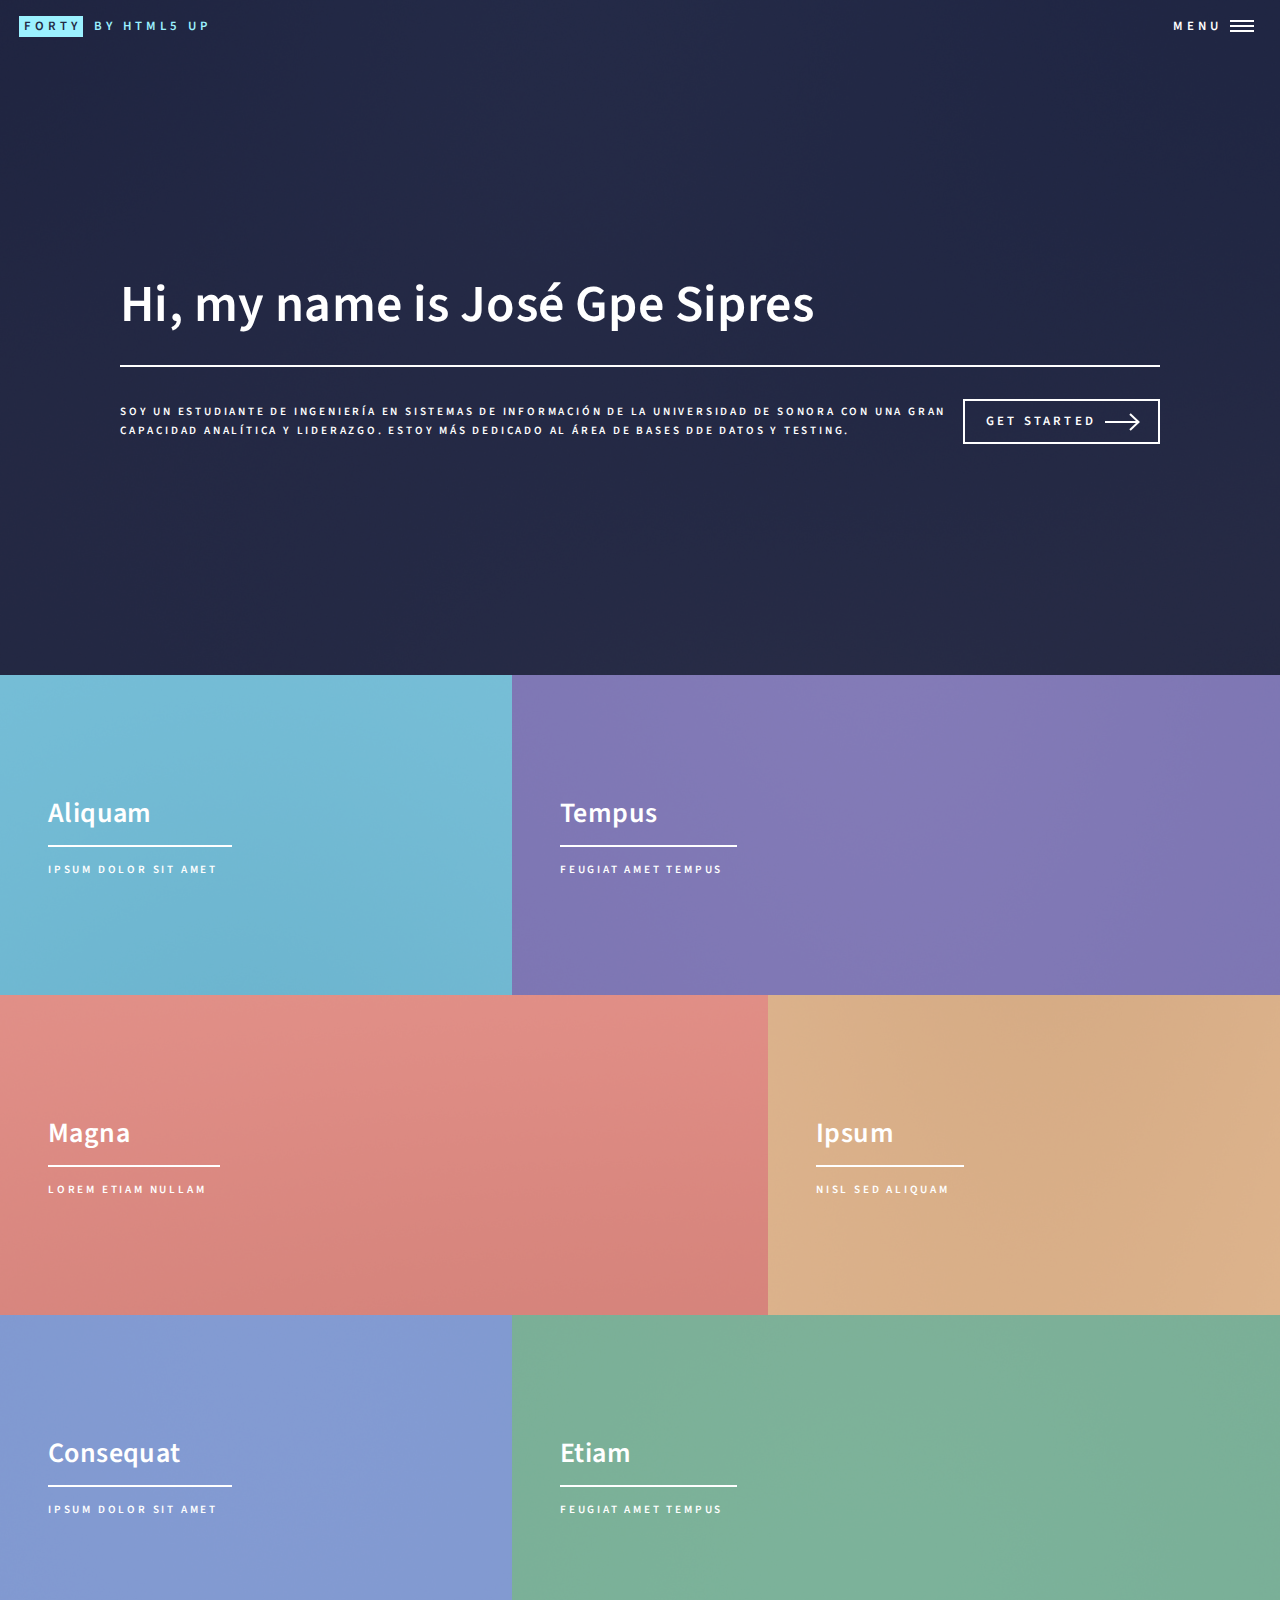
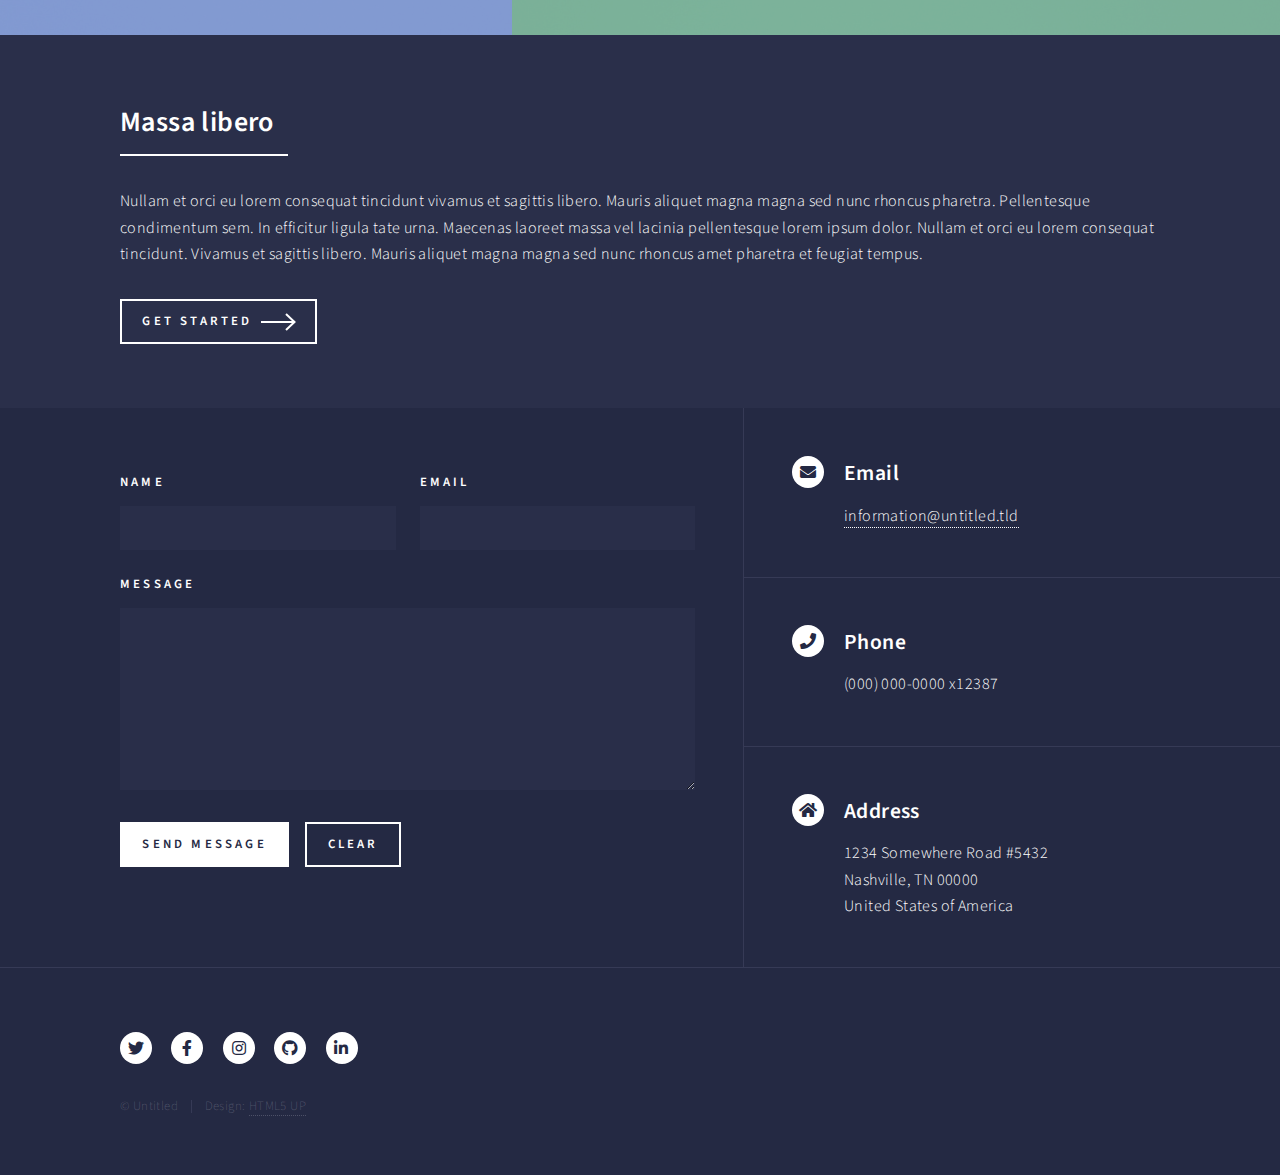
==== index.html @ 6b3c2f34 "Arregle mi descripción" ====
<!DOCTYPE HTML>
<!--
	Forty by HTML5 UP
	html5up.net | @ajlkn
	Free for personal and commercial use under the CCA 3.0 license (html5up.net/license)
-->
<html>
	<head>
		<title>Forty by HTML5 UP</title>
		<meta charset="utf-8" />
		<meta name="viewport" content="width=device-width, initial-scale=1, user-scalable=no" />
		<link rel="stylesheet" href="assets/css/main.css" />
		<noscript><link rel="stylesheet" href="assets/css/noscript.css" /></noscript>
	</head>
	<body class="is-preload">

		<!-- Wrapper -->
			<div id="wrapper">

				<!-- Header -->
					<header id="header" class="alt">
						<a href="index.html" class="logo"><strong>Forty</strong> <span>by HTML5 UP</span></a>
						<nav>
							<a href="#menu">Menu</a>
						</nav>
					</header>

				<!-- Menu -->
					<nav id="menu">
						<ul class="links">
							<li><a href="index.html">Home</a></li>
							<li><a href="landing.html">Landing</a></li>
							<li><a href="generic.html">Generic</a></li>
							<li><a href="elements.html">Elements</a></li>
						</ul>
						<ul class="actions stacked">
							<li><a href="#" class="button primary fit">Get Started</a></li>
							<li><a href="#" class="button fit">Log In</a></li>
						</ul>
					</nav>

				<!-- Banner -->
					<section id="banner" class="major">
						<div class="inner">
							<header class="major">
								<h1>Hi, my name is José Gpe Sipres</h1>
							</header>
							<div class="content">
								<p>soy un estudiante de Ingeniería en sistemas de Información
									de la universidad de Sonora con una gran capacidad analítica y 
									liderazgo. Estoy más dedicado al área de bases dde datos y testing.
								</p>
								<ul class="actions">
									<li><a href="#one" class="button next scrolly">Get Started</a></li>
								</ul>
							</div>
						</div>
					</section>

				<!-- Main -->
					<div id="main">

						<!-- One -->
							<section id="one" class="tiles">
								<article>
									<span class="image">
										<img src="images/pic01.jpg" alt="" />
									</span>
									<header class="major">
										<h3><a href="landing.html" class="link">Aliquam</a></h3>
										<p>Ipsum dolor sit amet</p>
									</header>
								</article>
								<article>
									<span class="image">
										<img src="images/pic02.jpg" alt="" />
									</span>
									<header class="major">
										<h3><a href="landing.html" class="link">Tempus</a></h3>
										<p>feugiat amet tempus</p>
									</header>
								</article>
								<article>
									<span class="image">
										<img src="images/pic03.jpg" alt="" />
									</span>
									<header class="major">
										<h3><a href="landing.html" class="link">Magna</a></h3>
										<p>Lorem etiam nullam</p>
									</header>
								</article>
								<article>
									<span class="image">
										<img src="images/pic04.jpg" alt="" />
									</span>
									<header class="major">
										<h3><a href="landing.html" class="link">Ipsum</a></h3>
										<p>Nisl sed aliquam</p>
									</header>
								</article>
								<article>
									<span class="image">
										<img src="images/pic05.jpg" alt="" />
									</span>
									<header class="major">
										<h3><a href="landing.html" class="link">Consequat</a></h3>
										<p>Ipsum dolor sit amet</p>
									</header>
								</article>
								<article>
									<span class="image">
										<img src="images/pic06.jpg" alt="" />
									</span>
									<header class="major">
										<h3><a href="landing.html" class="link">Etiam</a></h3>
										<p>Feugiat amet tempus</p>
									</header>
								</article>
							</section>

						<!-- Two -->
							<section id="two">
								<div class="inner">
									<header class="major">
										<h2>Massa libero</h2>
									</header>
									<p>Nullam et orci eu lorem consequat tincidunt vivamus et sagittis libero. Mauris aliquet magna magna sed nunc rhoncus pharetra. Pellentesque condimentum sem. In efficitur ligula tate urna. Maecenas laoreet massa vel lacinia pellentesque lorem ipsum dolor. Nullam et orci eu lorem consequat tincidunt. Vivamus et sagittis libero. Mauris aliquet magna magna sed nunc rhoncus amet pharetra et feugiat tempus.</p>
									<ul class="actions">
										<li><a href="landing.html" class="button next">Get Started</a></li>
									</ul>
								</div>
							</section>

					</div>

				<!-- Contact -->
					<section id="contact">
						<div class="inner">
							<section>
								<form method="post" action="#">
									<div class="fields">
										<div class="field half">
											<label for="name">Name</label>
											<input type="text" name="name" id="name" />
										</div>
										<div class="field half">
											<label for="email">Email</label>
											<input type="text" name="email" id="email" />
										</div>
										<div class="field">
											<label for="message">Message</label>
											<textarea name="message" id="message" rows="6"></textarea>
										</div>
									</div>
									<ul class="actions">
										<li><input type="submit" value="Send Message" class="primary" /></li>
										<li><input type="reset" value="Clear" /></li>
									</ul>
								</form>
							</section>
							<section class="split">
								<section>
									<div class="contact-method">
										<span class="icon solid alt fa-envelope"></span>
										<h3>Email</h3>
										<a href="#">information@untitled.tld</a>
									</div>
								</section>
								<section>
									<div class="contact-method">
										<span class="icon solid alt fa-phone"></span>
										<h3>Phone</h3>
										<span>(000) 000-0000 x12387</span>
									</div>
								</section>
								<section>
									<div class="contact-method">
										<span class="icon solid alt fa-home"></span>
										<h3>Address</h3>
										<span>1234 Somewhere Road #5432<br />
										Nashville, TN 00000<br />
										United States of America</span>
									</div>
								</section>
							</section>
						</div>
					</section>

				<!-- Footer -->
					<footer id="footer">
						<div class="inner">
							<ul class="icons">
								<li><a href="#" class="icon brands alt fa-twitter"><span class="label">Twitter</span></a></li>
								<li><a href="#" class="icon brands alt fa-facebook-f"><span class="label">Facebook</span></a></li>
								<li><a href="#" class="icon brands alt fa-instagram"><span class="label">Instagram</span></a></li>
								<li><a href="#" class="icon brands alt fa-github"><span class="label">GitHub</span></a></li>
								<li><a href="#" class="icon brands alt fa-linkedin-in"><span class="label">LinkedIn</span></a></li>
							</ul>
							<ul class="copyright">
								<li>&copy; Untitled</li><li>Design: <a href="https://html5up.net">HTML5 UP</a></li>
							</ul>
						</div>
					</footer>

			</div>

		<!-- Scripts -->
			<script src="assets/js/jquery.min.js"></script>
			<script src="assets/js/jquery.scrolly.min.js"></script>
			<script src="assets/js/jquery.scrollex.min.js"></script>
			<script src="assets/js/browser.min.js"></script>
			<script src="assets/js/breakpoints.min.js"></script>
			<script src="assets/js/util.js"></script>
			<script src="assets/js/main.js"></script>

	</body>
</html>
---- assets/css/main.css ----
@import url(fontawesome-all.min.css);
@import url("https://fonts.googleapis.com/css?family=Source+Sans+Pro:300,300italic,600,600italic");

/*
	Forty by HTML5 UP
	html5up.net | @ajlkn
	Free for personal and commercial use under the CCA 3.0 license (html5up.net/license)
*/

html, body, div, span, applet, object,
iframe, h1, h2, h3, h4, h5, h6, p, blockquote,
pre, a, abbr, acronym, address, big, cite,
code, del, dfn, em, img, ins, kbd, q, s, samp,
small, strike, strong, sub, sup, tt, var, b,
u, i, center, dl, dt, dd, ol, ul, li, fieldset,
form, label, legend, table, caption, tbody,
tfoot, thead, tr, th, td, article, aside,
canvas, details, embed, figure, figcaption,
footer, header, hgroup, menu, nav, output, ruby,
section, summary, time, mark, audio, video {
	margin: 0;
	padding: 0;
	border: 0;
	font-size: 100%;
	font: inherit;
	vertical-align: baseline;}

article, aside, details, figcaption, figure,
footer, header, hgroup, menu, nav, section {
	display: block;}

body {
	line-height: 1;
}

ol, ul {
	list-style: none;
}

blockquote, q {
	quotes: none;
}

	blockquote:before, blockquote:after, q:before, q:after {
		content: '';
		content: none;
	}

table {
	border-collapse: collapse;
	border-spacing: 0;
}

body {
	-webkit-text-size-adjust: none;
}

mark {
	background-color: transparent;
	color: inherit;
}

input::-moz-focus-inner {
	border: 0;
	padding: 0;
}

input, select, textarea {
	-moz-appearance: none;
	-webkit-appearance: none;
	-ms-appearance: none;
	appearance: none;
}

/* Basic */

	@-ms-viewport {
		width: device-width;
	}

	body {
		-ms-overflow-style: scrollbar;
	}

	@media screen and (max-width: 480px) {

		html, body {
			min-width: 320px;
		}

	}

	html {
		box-sizing: border-box;
	}

	*, *:before, *:after {
		box-sizing: inherit;
	}

	body {
		background: #242943;
	}

		body.is-preload *, body.is-preload *:before, body.is-preload *:after {
			-moz-animation: none !important;
			-webkit-animation: none !important;
			-ms-animation: none !important;
			animation: none !important;
			-moz-transition: none !important;
			-webkit-transition: none !important;
			-ms-transition: none !important;
			transition: none !important;
		}

/* Type */

	body, input, select, textarea {
		color: #ffffff;
		font-family: "Source Sans Pro", Helvetica, sans-serif;
		font-size: 17pt;
		font-weight: 300;
		letter-spacing: 0.025em;
		line-height: 1.65;
	}

		@media screen and (max-width: 1680px) {

			body, input, select, textarea {
				font-size: 14pt;
			}

		}

		@media screen and (max-width: 1280px) {

			body, input, select, textarea {
				font-size: 12pt;
			}

		}

		@media screen and (max-width: 360px) {

			body, input, select, textarea {
				font-size: 11pt;
			}

		}

	a {
		-moz-transition: color 0.2s ease-in-out, border-bottom-color 0.2s ease-in-out;
		-webkit-transition: color 0.2s ease-in-out, border-bottom-color 0.2s ease-in-out;
		-ms-transition: color 0.2s ease-in-out, border-bottom-color 0.2s ease-in-out;
		transition: color 0.2s ease-in-out, border-bottom-color 0.2s ease-in-out;
		border-bottom: dotted 1px;
		color: inherit;
		text-decoration: none;
	}

		a:hover {
			border-bottom-color: transparent;
			color: #9bf1ff !important;
		}

		a:active {
			color: #53e3fb !important;
		}

	strong, b {
		color: #ffffff;
		font-weight: 600;
	}

	em, i {
		font-style: italic;
	}

	p {
		margin: 0 0 2em 0;
	}

	h1, h2, h3, h4, h5, h6 {
		color: #ffffff;
		font-weight: 600;
		line-height: 1.65;
		margin: 0 0 1em 0;
	}

		h1 a, h2 a, h3 a, h4 a, h5 a, h6 a {
			color: inherit;
			border-bottom: 0;
		}

	h1 {
		font-size: 2.5em;
	}

	h2 {
		font-size: 1.75em;
	}

	h3 {
		font-size: 1.35em;
	}

	h4 {
		font-size: 1.1em;
	}

	h5 {
		font-size: 0.9em;
	}

	h6 {
		font-size: 0.7em;
	}

	@media screen and (max-width: 736px) {

		h1 {
			font-size: 2em;
		}

		h2 {
			font-size: 1.5em;
		}

		h3 {
			font-size: 1.25em;
		}

	}

	sub {
		font-size: 0.8em;
		position: relative;
		top: 0.5em;
	}

	sup {
		font-size: 0.8em;
		position: relative;
		top: -0.5em;
	}

	blockquote {
		border-left: solid 4px rgba(212, 212, 255, 0.1);
		font-style: italic;
		margin: 0 0 2em 0;
		padding: 0.5em 0 0.5em 2em;
	}

	code {
		background: rgba(212, 212, 255, 0.035);
		font-family: "Courier New", monospace;
		font-size: 0.9em;
		margin: 0 0.25em;
		padding: 0.25em 0.65em;
	}

	pre {
		-webkit-overflow-scrolling: touch;
		font-family: "Courier New", monospace;
		font-size: 0.9em;
		margin: 0 0 2em 0;
	}

		pre code {
			display: block;
			line-height: 1.75;
			padding: 1em 1.5em;
			overflow-x: auto;
		}

	hr {
		border: 0;
		border-bottom: solid 1px rgba(212, 212, 255, 0.1);
		margin: 2em 0;
	}

		hr.major {
			margin: 3em 0;
		}

	.align-left {
		text-align: left;
	}

	.align-center {
		text-align: center;
	}

	.align-right {
		text-align: right;
	}

/* Row */

	.row {
		display: flex;
		flex-wrap: wrap;
		box-sizing: border-box;
		align-items: stretch;
	}

		.row > * {
			box-sizing: border-box;
		}

		.row.gtr-uniform > * > :last-child {
			margin-bottom: 0;
		}

		.row.aln-left {
			justify-content: flex-start;
		}

		.row.aln-center {
			justify-content: center;
		}

		.row.aln-right {
			justify-content: flex-end;
		}

		.row.aln-top {
			align-items: flex-start;
		}

		.row.aln-middle {
			align-items: center;
		}

		.row.aln-bottom {
			align-items: flex-end;
		}

		.row > .imp {
			order: -1;
		}

		.row > .col-1 {
			width: 8.33333%;
		}

		.row > .off-1 {
			margin-left: 8.33333%;
		}

		.row > .col-2 {
			width: 16.66667%;
		}

		.row > .off-2 {
			margin-left: 16.66667%;
		}

		.row > .col-3 {
			width: 25%;
		}

		.row > .off-3 {
			margin-left: 25%;
		}

		.row > .col-4 {
			width: 33.33333%;
		}

		.row > .off-4 {
			margin-left: 33.33333%;
		}

		.row > .col-5 {
			width: 41.66667%;
		}

		.row > .off-5 {
			margin-left: 41.66667%;
		}

		.row > .col-6 {
			width: 50%;
		}

		.row > .off-6 {
			margin-left: 50%;
		}

		.row > .col-7 {
			width: 58.33333%;
		}

		.row > .off-7 {
			margin-left: 58.33333%;
		}

		.row > .col-8 {
			width: 66.66667%;
		}

		.row > .off-8 {
			margin-left: 66.66667%;
		}

		.row > .col-9 {
			width: 75%;
		}

		.row > .off-9 {
			margin-left: 75%;
		}

		.row > .col-10 {
			width: 83.33333%;
		}

		.row > .off-10 {
			margin-left: 83.33333%;
		}

		.row > .col-11 {
			width: 91.66667%;
		}

		.row > .off-11 {
			margin-left: 91.66667%;
		}

		.row > .col-12 {
			width: 100%;
		}

		.row > .off-12 {
			margin-left: 100%;
		}

		.row.gtr-0 {
			margin-top: 0;
			margin-left: 0em;
		}

			.row.gtr-0 > * {
				padding: 0 0 0 0em;
			}

			.row.gtr-0.gtr-uniform {
				margin-top: 0em;
			}

				.row.gtr-0.gtr-uniform > * {
					padding-top: 0em;
				}

		.row.gtr-25 {
			margin-top: 0;
			margin-left: -0.5em;
		}

			.row.gtr-25 > * {
				padding: 0 0 0 0.5em;
			}

			.row.gtr-25.gtr-uniform {
				margin-top: -0.5em;
			}

				.row.gtr-25.gtr-uniform > * {
					padding-top: 0.5em;
				}

		.row.gtr-50 {
			margin-top: 0;
			margin-left: -1em;
		}

			.row.gtr-50 > * {
				padding: 0 0 0 1em;
			}

			.row.gtr-50.gtr-uniform {
				margin-top: -1em;
			}

				.row.gtr-50.gtr-uniform > * {
					padding-top: 1em;
				}

		.row {
			margin-top: 0;
			margin-left: -2em;
		}

			.row > * {
				padding: 0 0 0 2em;
			}

			.row.gtr-uniform {
				margin-top: -2em;
			}

				.row.gtr-uniform > * {
					padding-top: 2em;
				}

		.row.gtr-150 {
			margin-top: 0;
			margin-left: -3em;
		}

			.row.gtr-150 > * {
				padding: 0 0 0 3em;
			}

			.row.gtr-150.gtr-uniform {
				margin-top: -3em;
			}

				.row.gtr-150.gtr-uniform > * {
					padding-top: 3em;
				}

		.row.gtr-200 {
			margin-top: 0;
			margin-left: -4em;
		}

			.row.gtr-200 > * {
				padding: 0 0 0 4em;
			}

			.row.gtr-200.gtr-uniform {
				margin-top: -4em;
			}

				.row.gtr-200.gtr-uniform > * {
					padding-top: 4em;
				}

		@media screen and (max-width: 1680px) {

			.row {
				display: flex;
				flex-wrap: wrap;
				box-sizing: border-box;
				align-items: stretch;
			}

				.row > * {
					box-sizing: border-box;
				}

				.row.gtr-uniform > * > :last-child {
					margin-bottom: 0;
				}

				.row.aln-left {
					justify-content: flex-start;
				}

				.row.aln-center {
					justify-content: center;
				}

				.row.aln-right {
					justify-content: flex-end;
				}

				.row.aln-top {
					align-items: flex-start;
				}

				.row.aln-middle {
					align-items: center;
				}

				.row.aln-bottom {
					align-items: flex-end;
				}

				.row > .imp-xlarge {
					order: -1;
				}

				.row > .col-1-xlarge {
					width: 8.33333%;
				}

				.row > .off-1-xlarge {
					margin-left: 8.33333%;
				}

				.row > .col-2-xlarge {
					width: 16.66667%;
				}

				.row > .off-2-xlarge {
					margin-left: 16.66667%;
				}

				.row > .col-3-xlarge {
					width: 25%;
				}

				.row > .off-3-xlarge {
					margin-left: 25%;
				}

				.row > .col-4-xlarge {
					width: 33.33333%;
				}

				.row > .off-4-xlarge {
					margin-left: 33.33333%;
				}

				.row > .col-5-xlarge {
					width: 41.66667%;
				}

				.row > .off-5-xlarge {
					margin-left: 41.66667%;
				}

				.row > .col-6-xlarge {
					width: 50%;
				}

				.row > .off-6-xlarge {
					margin-left: 50%;
				}

				.row > .col-7-xlarge {
					width: 58.33333%;
				}

				.row > .off-7-xlarge {
					margin-left: 58.33333%;
				}

				.row > .col-8-xlarge {
					width: 66.66667%;
				}

				.row > .off-8-xlarge {
					margin-left: 66.66667%;
				}

				.row > .col-9-xlarge {
					width: 75%;
				}

				.row > .off-9-xlarge {
					margin-left: 75%;
				}

				.row > .col-10-xlarge {
					width: 83.33333%;
				}

				.row > .off-10-xlarge {
					margin-left: 83.33333%;
				}

				.row > .col-11-xlarge {
					width: 91.66667%;
				}

				.row > .off-11-xlarge {
					margin-left: 91.66667%;
				}

				.row > .col-12-xlarge {
					width: 100%;
				}

				.row > .off-12-xlarge {
					margin-left: 100%;
				}

				.row.gtr-0 {
					margin-top: 0;
					margin-left: 0em;
				}

					.row.gtr-0 > * {
						padding: 0 0 0 0em;
					}

					.row.gtr-0.gtr-uniform {
						margin-top: 0em;
					}

						.row.gtr-0.gtr-uniform > * {
							padding-top: 0em;
						}

				.row.gtr-25 {
					margin-top: 0;
					margin-left: -0.5em;
				}

					.row.gtr-25 > * {
						padding: 0 0 0 0.5em;
					}

					.row.gtr-25.gtr-uniform {
						margin-top: -0.5em;
					}

						.row.gtr-25.gtr-uniform > * {
							padding-top: 0.5em;
						}

				.row.gtr-50 {
					margin-top: 0;
					margin-left: -1em;
				}

					.row.gtr-50 > * {
						padding: 0 0 0 1em;
					}

					.row.gtr-50.gtr-uniform {
						margin-top: -1em;
					}

						.row.gtr-50.gtr-uniform > * {
							padding-top: 1em;
						}

				.row {
					margin-top: 0;
					margin-left: -2em;
				}

					.row > * {
						padding: 0 0 0 2em;
					}

					.row.gtr-uniform {
						margin-top: -2em;
					}

						.row.gtr-uniform > * {
							padding-top: 2em;
						}

				.row.gtr-150 {
					margin-top: 0;
					margin-left: -3em;
				}

					.row.gtr-150 > * {
						padding: 0 0 0 3em;
					}

					.row.gtr-150.gtr-uniform {
						margin-top: -3em;
					}

						.row.gtr-150.gtr-uniform > * {
							padding-top: 3em;
						}

				.row.gtr-200 {
					margin-top: 0;
					margin-left: -4em;
				}

					.row.gtr-200 > * {
						padding: 0 0 0 4em;
					}

					.row.gtr-200.gtr-uniform {
						margin-top: -4em;
					}

						.row.gtr-200.gtr-uniform > * {
							padding-top: 4em;
						}

		}

		@media screen and (max-width: 1280px) {

			.row {
				display: flex;
				flex-wrap: wrap;
				box-sizing: border-box;
				align-items: stretch;
			}

				.row > * {
					box-sizing: border-box;
				}

				.row.gtr-uniform > * > :last-child {
					margin-bottom: 0;
				}

				.row.aln-left {
					justify-content: flex-start;
				}

				.row.aln-center {
					justify-content: center;
				}

				.row.aln-right {
					justify-content: flex-end;
				}

				.row.aln-top {
					align-items: flex-start;
				}

				.row.aln-middle {
					align-items: center;
				}

				.row.aln-bottom {
					align-items: flex-end;
				}

				.row > .imp-large {
					order: -1;
				}

				.row > .col-1-large {
					width: 8.33333%;
				}

				.row > .off-1-large {
					margin-left: 8.33333%;
				}

				.row > .col-2-large {
					width: 16.66667%;
				}

				.row > .off-2-large {
					margin-left: 16.66667%;
				}

				.row > .col-3-large {
					width: 25%;
				}

				.row > .off-3-large {
					margin-left: 25%;
				}

				.row > .col-4-large {
					width: 33.33333%;
				}

				.row > .off-4-large {
					margin-left: 33.33333%;
				}

				.row > .col-5-large {
					width: 41.66667%;
				}

				.row > .off-5-large {
					margin-left: 41.66667%;
				}

				.row > .col-6-large {
					width: 50%;
				}

				.row > .off-6-large {
					margin-left: 50%;
				}

				.row > .col-7-large {
					width: 58.33333%;
				}

				.row > .off-7-large {
					margin-left: 58.33333%;
				}

				.row > .col-8-large {
					width: 66.66667%;
				}

				.row > .off-8-large {
					margin-left: 66.66667%;
				}

				.row > .col-9-large {
					width: 75%;
				}

				.row > .off-9-large {
					margin-left: 75%;
				}

				.row > .col-10-large {
					width: 83.33333%;
				}

				.row > .off-10-large {
					margin-left: 83.33333%;
				}

				.row > .col-11-large {
					width: 91.66667%;
				}

				.row > .off-11-large {
					margin-left: 91.66667%;
				}

				.row > .col-12-large {
					width: 100%;
				}

				.row > .off-12-large {
					margin-left: 100%;
				}

				.row.gtr-0 {
					margin-top: 0;
					margin-left: 0em;
				}

					.row.gtr-0 > * {
						padding: 0 0 0 0em;
					}

					.row.gtr-0.gtr-uniform {
						margin-top: 0em;
					}

						.row.gtr-0.gtr-uniform > * {
							padding-top: 0em;
						}

				.row.gtr-25 {
					margin-top: 0;
					margin-left: -0.375em;
				}

					.row.gtr-25 > * {
						padding: 0 0 0 0.375em;
					}

					.row.gtr-25.gtr-uniform {
						margin-top: -0.375em;
					}

						.row.gtr-25.gtr-uniform > * {
							padding-top: 0.375em;
						}

				.row.gtr-50 {
					margin-top: 0;
					margin-left: -0.75em;
				}

					.row.gtr-50 > * {
						padding: 0 0 0 0.75em;
					}

					.row.gtr-50.gtr-uniform {
						margin-top: -0.75em;
					}

						.row.gtr-50.gtr-uniform > * {
							padding-top: 0.75em;
						}

				.row {
					margin-top: 0;
					margin-left: -1.5em;
				}

					.row > * {
						padding: 0 0 0 1.5em;
					}

					.row.gtr-uniform {
						margin-top: -1.5em;
					}

						.row.gtr-uniform > * {
							padding-top: 1.5em;
						}

				.row.gtr-150 {
					margin-top: 0;
					margin-left: -2.25em;
				}

					.row.gtr-150 > * {
						padding: 0 0 0 2.25em;
					}

					.row.gtr-150.gtr-uniform {
						margin-top: -2.25em;
					}

						.row.gtr-150.gtr-uniform > * {
							padding-top: 2.25em;
						}

				.row.gtr-200 {
					margin-top: 0;
					margin-left: -3em;
				}

					.row.gtr-200 > * {
						padding: 0 0 0 3em;
					}

					.row.gtr-200.gtr-uniform {
						margin-top: -3em;
					}

						.row.gtr-200.gtr-uniform > * {
							padding-top: 3em;
						}

		}

		@media screen and (max-width: 980px) {

			.row {
				display: flex;
				flex-wrap: wrap;
				box-sizing: border-box;
				align-items: stretch;
			}

				.row > * {
					box-sizing: border-box;
				}

				.row.gtr-uniform > * > :last-child {
					margin-bottom: 0;
				}

				.row.aln-left {
					justify-content: flex-start;
				}

				.row.aln-center {
					justify-content: center;
				}

				.row.aln-right {
					justify-content: flex-end;
				}

				.row.aln-top {
					align-items: flex-start;
				}

				.row.aln-middle {
					align-items: center;
				}

				.row.aln-bottom {
					align-items: flex-end;
				}

				.row > .imp-medium {
					order: -1;
				}

				.row > .col-1-medium {
					width: 8.33333%;
				}

				.row > .off-1-medium {
					margin-left: 8.33333%;
				}

				.row > .col-2-medium {
					width: 16.66667%;
				}

				.row > .off-2-medium {
					margin-left: 16.66667%;
				}

				.row > .col-3-medium {
					width: 25%;
				}

				.row > .off-3-medium {
					margin-left: 25%;
				}

				.row > .col-4-medium {
					width: 33.33333%;
				}

				.row > .off-4-medium {
					margin-left: 33.33333%;
				}

				.row > .col-5-medium {
					width: 41.66667%;
				}

				.row > .off-5-medium {
					margin-left: 41.66667%;
				}

				.row > .col-6-medium {
					width: 50%;
				}

				.row > .off-6-medium {
					margin-left: 50%;
				}

				.row > .col-7-medium {
					width: 58.33333%;
				}

				.row > .off-7-medium {
					margin-left: 58.33333%;
				}

				.row > .col-8-medium {
					width: 66.66667%;
				}

				.row > .off-8-medium {
					margin-left: 66.66667%;
				}

				.row > .col-9-medium {
					width: 75%;
				}

				.row > .off-9-medium {
					margin-left: 75%;
				}

				.row > .col-10-medium {
					width: 83.33333%;
				}

				.row > .off-10-medium {
					margin-left: 83.33333%;
				}

				.row > .col-11-medium {
					width: 91.66667%;
				}

				.row > .off-11-medium {
					margin-left: 91.66667%;
				}

				.row > .col-12-medium {
					width: 100%;
				}

				.row > .off-12-medium {
					margin-left: 100%;
				}

				.row.gtr-0 {
					margin-top: 0;
					margin-left: 0em;
				}

					.row.gtr-0 > * {
						padding: 0 0 0 0em;
					}

					.row.gtr-0.gtr-uniform {
						margin-top: 0em;
					}

						.row.gtr-0.gtr-uniform > * {
							padding-top: 0em;
						}

				.row.gtr-25 {
					margin-top: 0;
					margin-left: -0.375em;
				}

					.row.gtr-25 > * {
						padding: 0 0 0 0.375em;
					}

					.row.gtr-25.gtr-uniform {
						margin-top: -0.375em;
					}

						.row.gtr-25.gtr-uniform > * {
							padding-top: 0.375em;
						}

				.row.gtr-50 {
					margin-top: 0;
					margin-left: -0.75em;
				}

					.row.gtr-50 > * {
						padding: 0 0 0 0.75em;
					}

					.row.gtr-50.gtr-uniform {
						margin-top: -0.75em;
					}

						.row.gtr-50.gtr-uniform > * {
							padding-top: 0.75em;
						}

				.row {
					margin-top: 0;
					margin-left: -1.5em;
				}

					.row > * {
						padding: 0 0 0 1.5em;
					}

					.row.gtr-uniform {
						margin-top: -1.5em;
					}

						.row.gtr-uniform > * {
							padding-top: 1.5em;
						}

				.row.gtr-150 {
					margin-top: 0;
					margin-left: -2.25em;
				}

					.row.gtr-150 > * {
						padding: 0 0 0 2.25em;
					}

					.row.gtr-150.gtr-uniform {
						margin-top: -2.25em;
					}

						.row.gtr-150.gtr-uniform > * {
							padding-top: 2.25em;
						}

				.row.gtr-200 {
					margin-top: 0;
					margin-left: -3em;
				}

					.row.gtr-200 > * {
						padding: 0 0 0 3em;
					}

					.row.gtr-200.gtr-uniform {
						margin-top: -3em;
					}

						.row.gtr-200.gtr-uniform > * {
							padding-top: 3em;
						}

		}

		@media screen and (max-width: 736px) {

			.row {
				display: flex;
				flex-wrap: wrap;
				box-sizing: border-box;
				align-items: stretch;
			}

				.row > * {
					box-sizing: border-box;
				}

				.row.gtr-uniform > * > :last-child {
					margin-bottom: 0;
				}

				.row.aln-left {
					justify-content: flex-start;
				}

				.row.aln-center {
					justify-content: center;
				}

				.row.aln-right {
					justify-content: flex-end;
				}

				.row.aln-top {
					align-items: flex-start;
				}

				.row.aln-middle {
					align-items: center;
				}

				.row.aln-bottom {
					align-items: flex-end;
				}

				.row > .imp-small {
					order: -1;
				}

				.row > .col-1-small {
					width: 8.33333%;
				}

				.row > .off-1-small {
					margin-left: 8.33333%;
				}

				.row > .col-2-small {
					width: 16.66667%;
				}

				.row > .off-2-small {
					margin-left: 16.66667%;
				}

				.row > .col-3-small {
					width: 25%;
				}

				.row > .off-3-small {
					margin-left: 25%;
				}

				.row > .col-4-small {
					width: 33.33333%;
				}

				.row > .off-4-small {
					margin-left: 33.33333%;
				}

				.row > .col-5-small {
					width: 41.66667%;
				}

				.row > .off-5-small {
					margin-left: 41.66667%;
				}

				.row > .col-6-small {
					width: 50%;
				}

				.row > .off-6-small {
					margin-left: 50%;
				}

				.row > .col-7-small {
					width: 58.33333%;
				}

				.row > .off-7-small {
					margin-left: 58.33333%;
				}

				.row > .col-8-small {
					width: 66.66667%;
				}

				.row > .off-8-small {
					margin-left: 66.66667%;
				}

				.row > .col-9-small {
					width: 75%;
				}

				.row > .off-9-small {
					margin-left: 75%;
				}

				.row > .col-10-small {
					width: 83.33333%;
				}

				.row > .off-10-small {
					margin-left: 83.33333%;
				}

				.row > .col-11-small {
					width: 91.66667%;
				}

				.row > .off-11-small {
					margin-left: 91.66667%;
				}

				.row > .col-12-small {
					width: 100%;
				}

				.row > .off-12-small {
					margin-left: 100%;
				}

				.row.gtr-0 {
					margin-top: 0;
					margin-left: 0em;
				}

					.row.gtr-0 > * {
						padding: 0 0 0 0em;
					}

					.row.gtr-0.gtr-uniform {
						margin-top: 0em;
					}

						.row.gtr-0.gtr-uniform > * {
							padding-top: 0em;
						}

				.row.gtr-25 {
					margin-top: 0;
					margin-left: -0.3125em;
				}

					.row.gtr-25 > * {
						padding: 0 0 0 0.3125em;
					}

					.row.gtr-25.gtr-uniform {
						margin-top: -0.3125em;
					}

						.row.gtr-25.gtr-uniform > * {
							padding-top: 0.3125em;
						}

				.row.gtr-50 {
					margin-top: 0;
					margin-left: -0.625em;
				}

					.row.gtr-50 > * {
						padding: 0 0 0 0.625em;
					}

					.row.gtr-50.gtr-uniform {
						margin-top: -0.625em;
					}

						.row.gtr-50.gtr-uniform > * {
							padding-top: 0.625em;
						}

				.row {
					margin-top: 0;
					margin-left: -1.25em;
				}

					.row > * {
						padding: 0 0 0 1.25em;
					}

					.row.gtr-uniform {
						margin-top: -1.25em;
					}

						.row.gtr-uniform > * {
							padding-top: 1.25em;
						}

				.row.gtr-150 {
					margin-top: 0;
					margin-left: -1.875em;
				}

					.row.gtr-150 > * {
						padding: 0 0 0 1.875em;
					}

					.row.gtr-150.gtr-uniform {
						margin-top: -1.875em;
					}

						.row.gtr-150.gtr-uniform > * {
							padding-top: 1.875em;
						}

				.row.gtr-200 {
					margin-top: 0;
					margin-left: -2.5em;
				}

					.row.gtr-200 > * {
						padding: 0 0 0 2.5em;
					}

					.row.gtr-200.gtr-uniform {
						margin-top: -2.5em;
					}

						.row.gtr-200.gtr-uniform > * {
							padding-top: 2.5em;
						}

		}

		@media screen and (max-width: 480px) {

			.row {
				display: flex;
				flex-wrap: wrap;
				box-sizing: border-box;
				align-items: stretch;
			}

				.row > * {
					box-sizing: border-box;
				}

				.row.gtr-uniform > * > :last-child {
					margin-bottom: 0;
				}

				.row.aln-left {
					justify-content: flex-start;
				}

				.row.aln-center {
					justify-content: center;
				}

				.row.aln-right {
					justify-content: flex-end;
				}

				.row.aln-top {
					align-items: flex-start;
				}

				.row.aln-middle {
					align-items: center;
				}

				.row.aln-bottom {
					align-items: flex-end;
				}

				.row > .imp-xsmall {
					order: -1;
				}

				.row > .col-1-xsmall {
					width: 8.33333%;
				}

				.row > .off-1-xsmall {
					margin-left: 8.33333%;
				}

				.row > .col-2-xsmall {
					width: 16.66667%;
				}

				.row > .off-2-xsmall {
					margin-left: 16.66667%;
				}

				.row > .col-3-xsmall {
					width: 25%;
				}

				.row > .off-3-xsmall {
					margin-left: 25%;
				}

				.row > .col-4-xsmall {
					width: 33.33333%;
				}

				.row > .off-4-xsmall {
					margin-left: 33.33333%;
				}

				.row > .col-5-xsmall {
					width: 41.66667%;
				}

				.row > .off-5-xsmall {
					margin-left: 41.66667%;
				}

				.row > .col-6-xsmall {
					width: 50%;
				}

				.row > .off-6-xsmall {
					margin-left: 50%;
				}

				.row > .col-7-xsmall {
					width: 58.33333%;
				}

				.row > .off-7-xsmall {
					margin-left: 58.33333%;
				}

				.row > .col-8-xsmall {
					width: 66.66667%;
				}

				.row > .off-8-xsmall {
					margin-left: 66.66667%;
				}

				.row > .col-9-xsmall {
					width: 75%;
				}

				.row > .off-9-xsmall {
					margin-left: 75%;
				}

				.row > .col-10-xsmall {
					width: 83.33333%;
				}

				.row > .off-10-xsmall {
					margin-left: 83.33333%;
				}

				.row > .col-11-xsmall {
					width: 91.66667%;
				}

				.row > .off-11-xsmall {
					margin-left: 91.66667%;
				}

				.row > .col-12-xsmall {
					width: 100%;
				}

				.row > .off-12-xsmall {
					margin-left: 100%;
				}

				.row.gtr-0 {
					margin-top: 0;
					margin-left: 0em;
				}

					.row.gtr-0 > * {
						padding: 0 0 0 0em;
					}

					.row.gtr-0.gtr-uniform {
						margin-top: 0em;
					}

						.row.gtr-0.gtr-uniform > * {
							padding-top: 0em;
						}

				.row.gtr-25 {
					margin-top: 0;
					margin-left: -0.3125em;
				}

					.row.gtr-25 > * {
						padding: 0 0 0 0.3125em;
					}

					.row.gtr-25.gtr-uniform {
						margin-top: -0.3125em;
					}

						.row.gtr-25.gtr-uniform > * {
							padding-top: 0.3125em;
						}

				.row.gtr-50 {
					margin-top: 0;
					margin-left: -0.625em;
				}

					.row.gtr-50 > * {
						padding: 0 0 0 0.625em;
					}

					.row.gtr-50.gtr-uniform {
						margin-top: -0.625em;
					}

						.row.gtr-50.gtr-uniform > * {
							padding-top: 0.625em;
						}

				.row {
					margin-top: 0;
					margin-left: -1.25em;
				}

					.row > * {
						padding: 0 0 0 1.25em;
					}

					.row.gtr-uniform {
						margin-top: -1.25em;
					}

						.row.gtr-uniform > * {
							padding-top: 1.25em;
						}

				.row.gtr-150 {
					margin-top: 0;
					margin-left: -1.875em;
				}

					.row.gtr-150 > * {
						padding: 0 0 0 1.875em;
					}

					.row.gtr-150.gtr-uniform {
						margin-top: -1.875em;
					}

						.row.gtr-150.gtr-uniform > * {
							padding-top: 1.875em;
						}

				.row.gtr-200 {
					margin-top: 0;
					margin-left: -2.5em;
				}

					.row.gtr-200 > * {
						padding: 0 0 0 2.5em;
					}

					.row.gtr-200.gtr-uniform {
						margin-top: -2.5em;
					}

						.row.gtr-200.gtr-uniform > * {
							padding-top: 2.5em;
						}

		}

/* Section/Article */

	section.special, article.special {
		text-align: center;
	}

	header.major {
		width: -moz-max-content;
		width: -webkit-max-content;
		width: -ms-max-content;
		width: max-content;
		margin-bottom: 2em;
	}

		header.major > :first-child {
			margin-bottom: 0;
			width: calc(100% + 0.5em);
		}

			header.major > :first-child:after {
				content: '';
				background-color: #ffffff;
				display: block;
				height: 2px;
				margin: 0.325em 0 0.5em 0;
				width: 100%;
			}

		header.major > p {
			font-size: 0.7em;
			font-weight: 600;
			letter-spacing: 0.25em;
			margin-bottom: 0;
			text-transform: uppercase;
		}

		body.is-ie header.major > :first-child:after {
			max-width: 9em;
		}

		body.is-ie header.major > h1:after {
			max-width: 100% !important;
		}

	@media screen and (max-width: 736px) {

		header.major > p br {
			display: none;
		}

	}

/* Form */

	form {
		margin: 0 0 2em 0;
	}

		form > :last-child {
			margin-bottom: 0;
		}

		form > .fields {
			display: -moz-flex;
			display: -webkit-flex;
			display: -ms-flex;
			display: flex;
			-moz-flex-wrap: wrap;
			-webkit-flex-wrap: wrap;
			-ms-flex-wrap: wrap;
			flex-wrap: wrap;
			width: calc(100% + 3em);
			margin: -1.5em 0 2em -1.5em;
		}

			form > .fields > .field {
				-moz-flex-grow: 0;
				-webkit-flex-grow: 0;
				-ms-flex-grow: 0;
				flex-grow: 0;
				-moz-flex-shrink: 0;
				-webkit-flex-shrink: 0;
				-ms-flex-shrink: 0;
				flex-shrink: 0;
				padding: 1.5em 0 0 1.5em;
				width: calc(100% - 1.5em);
			}

				form > .fields > .field.half {
					width: calc(50% - 0.75em);
				}

				form > .fields > .field.third {
					width: calc(100%/3 - 0.5em);
				}

				form > .fields > .field.quarter {
					width: calc(25% - 0.375em);
				}

		@media screen and (max-width: 480px) {

			form > .fields {
				width: calc(100% + 3em);
				margin: -1.5em 0 2em -1.5em;
			}

				form > .fields > .field {
					padding: 1.5em 0 0 1.5em;
					width: calc(100% - 1.5em);
				}

					form > .fields > .field.half {
						width: calc(100% - 1.5em);
					}

					form > .fields > .field.third {
						width: calc(100% - 1.5em);
					}

					form > .fields > .field.quarter {
						width: calc(100% - 1.5em);
					}

		}

	label {
		color: #ffffff;
		display: block;
		font-size: 0.8em;
		font-weight: 600;
		letter-spacing: 0.25em;
		margin: 0 0 1em 0;
		text-transform: uppercase;
	}

	input[type="text"],
	input[type="password"],
	input[type="email"],
	input[type="tel"],
	input[type="search"],
	input[type="url"],
	select,
	textarea {
		-moz-appearance: none;
		-webkit-appearance: none;
		-ms-appearance: none;
		appearance: none;
		background: rgba(212, 212, 255, 0.035);
		border: none;
		border-radius: 0;
		color: inherit;
		display: block;
		outline: 0;
		padding: 0 1em;
		text-decoration: none;
		width: 100%;
	}

		input[type="text"]:invalid,
		input[type="password"]:invalid,
		input[type="email"]:invalid,
		input[type="tel"]:invalid,
		input[type="search"]:invalid,
		input[type="url"]:invalid,
		select:invalid,
		textarea:invalid {
			box-shadow: none;
		}

		input[type="text"]:focus,
		input[type="password"]:focus,
		input[type="email"]:focus,
		input[type="tel"]:focus,
		input[type="search"]:focus,
		input[type="url"]:focus,
		select:focus,
		textarea:focus {
			border-color: #9bf1ff;
			box-shadow: 0 0 0 2px #9bf1ff;
		}

	select {
		background-image: url("data:image/svg+xml;charset=utf8,%3Csvg xmlns='http://www.w3.org/2000/svg' width='40' height='40' preserveAspectRatio='none' viewBox='0 0 40 40'%3E%3Cpath d='M9.4,12.3l10.4,10.4l10.4-10.4c0.2-0.2,0.5-0.4,0.9-0.4c0.3,0,0.6,0.1,0.9,0.4l3.3,3.3c0.2,0.2,0.4,0.5,0.4,0.9 c0,0.4-0.1,0.6-0.4,0.9L20.7,31.9c-0.2,0.2-0.5,0.4-0.9,0.4c-0.3,0-0.6-0.1-0.9-0.4L4.3,17.3c-0.2-0.2-0.4-0.5-0.4-0.9 c0-0.4,0.1-0.6,0.4-0.9l3.3-3.3c0.2-0.2,0.5-0.4,0.9-0.4S9.1,12.1,9.4,12.3z' fill='rgba(212, 212, 255, 0.1)' /%3E%3C/svg%3E");
		background-size: 1.25rem;
		background-repeat: no-repeat;
		background-position: calc(100% - 1rem) center;
		height: 2.75em;
		padding-right: 2.75em;
		text-overflow: ellipsis;
	}

		select option {
			color: #ffffff;
			background: #242943;
		}

		select:focus::-ms-value {
			background-color: transparent;
		}

		select::-ms-expand {
			display: none;
		}

	input[type="text"],
	input[type="password"],
	input[type="email"],
	input[type="tel"],
	input[type="search"],
	input[type="url"],
	select {
		height: 2.75em;
	}

	textarea {
		padding: 0.75em 1em;
	}

	input[type="checkbox"],
	input[type="radio"] {
		-moz-appearance: none;
		-webkit-appearance: none;
		-ms-appearance: none;
		appearance: none;
		display: block;
		float: left;
		margin-right: -2em;
		opacity: 0;
		width: 1em;
		z-index: -1;
	}

		input[type="checkbox"] + label,
		input[type="radio"] + label {
			text-decoration: none;
			color: #ffffff;
			cursor: pointer;
			display: inline-block;
			font-weight: 300;
			padding-left: 2.65em;
			padding-right: 0.75em;
			position: relative;
		}

			input[type="checkbox"] + label:before,
			input[type="radio"] + label:before {
				-moz-osx-font-smoothing: grayscale;
				-webkit-font-smoothing: antialiased;
				display: inline-block;
				font-style: normal;
				font-variant: normal;
				text-rendering: auto;
				line-height: 1;
				text-transform: none !important;
				font-family: 'Font Awesome 5 Free';
				font-weight: 900;
			}

			input[type="checkbox"] + label:before,
			input[type="radio"] + label:before {
				background: rgba(212, 212, 255, 0.035);
				content: '';
				display: inline-block;
				font-size: 0.8em;
				height: 2.0625em;
				left: 0;
				letter-spacing: 0;
				line-height: 2.0625em;
				position: absolute;
				text-align: center;
				top: 0;
				width: 2.0625em;
			}

		input[type="checkbox"]:checked + label:before,
		input[type="radio"]:checked + label:before {
			background: #ffffff;
			border-color: #9bf1ff;
			content: '\f00c';
			color: #242943;
		}

		input[type="checkbox"]:focus + label:before,
		input[type="radio"]:focus + label:before {
			box-shadow: 0 0 0 2px #9bf1ff;
		}

	input[type="radio"] + label:before {
		border-radius: 100%;
	}

	::-webkit-input-placeholder {
		color: rgba(244, 244, 255, 0.2) !important;
		opacity: 1.0;
	}

	:-moz-placeholder {
		color: rgba(244, 244, 255, 0.2) !important;
		opacity: 1.0;
	}

	::-moz-placeholder {
		color: rgba(244, 244, 255, 0.2) !important;
		opacity: 1.0;
	}

	:-ms-input-placeholder {
		color: rgba(244, 244, 255, 0.2) !important;
		opacity: 1.0;
	}

/* Box */

	.box {
		border: solid 1px rgba(212, 212, 255, 0.1);
		margin-bottom: 2em;
		padding: 1.5em;
	}

		.box > :last-child,
		.box > :last-child > :last-child,
		.box > :last-child > :last-child > :last-child {
			margin-bottom: 0;
		}

		.box.alt {
			border: 0;
			border-radius: 0;
			padding: 0;
		}

/* Icon */

	.icon {
		text-decoration: none;
		border-bottom: none;
		position: relative;
	}

		.icon:before {
			-moz-osx-font-smoothing: grayscale;
			-webkit-font-smoothing: antialiased;
			display: inline-block;
			font-style: normal;
			font-variant: normal;
			text-rendering: auto;
			line-height: 1;
			text-transform: none !important;
			font-family: 'Font Awesome 5 Free';
			font-weight: 400;
		}

		.icon > .label {
			display: none;
		}

		.icon:before {
			line-height: inherit;
		}

		.icon.solid:before {
			font-weight: 900;
		}

		.icon.brands:before {
			font-family: 'Font Awesome 5 Brands';
		}

		.icon.alt:before {
			background-color: #ffffff;
			border-radius: 100%;
			color: #242943;
			display: inline-block;
			height: 2em;
			line-height: 2em;
			text-align: center;
			width: 2em;
		}

	a.icon.alt:before {
		-moz-transition: background-color 0.2s ease-in-out;
		-webkit-transition: background-color 0.2s ease-in-out;
		-ms-transition: background-color 0.2s ease-in-out;
		transition: background-color 0.2s ease-in-out;
	}

	a.icon.alt:hover:before {
		background-color: #6fc3df;
	}

	a.icon.alt:active:before {
		background-color: #37a6cb;
	}

/* Image */

	.image {
		border: 0;
		display: inline-block;
		position: relative;
	}

		.image img {
			display: block;
		}

		.image.left, .image.right {
			max-width: 30%;
		}

			.image.left img, .image.right img {
				width: 100%;
			}

		.image.left {
			float: left;
			margin: 0 1.5em 1.25em 0;
			top: 0.25em;
		}

		.image.right {
			float: right;
			margin: 0 0 1.25em 1.5em;
			top: 0.25em;
		}

		.image.fit {
			display: block;
			margin: 0 0 2em 0;
			width: 100%;
		}

			.image.fit img {
				width: 100%;
			}

		.image.main {
			display: block;
			margin: 2.5em 0;
			width: 100%;
		}

			.image.main img {
				width: 100%;
			}

			@media screen and (max-width: 736px) {

				.image.main {
					margin: 1.5em 0;
				}

			}

/* List */

	ol {
		list-style: decimal;
		margin: 0 0 2em 0;
		padding-left: 1.25em;
	}

		ol li {
			padding-left: 0.25em;
		}

	ul {
		list-style: disc;
		margin: 0 0 2em 0;
		padding-left: 1em;
	}

		ul li {
			padding-left: 0.5em;
		}

		ul.alt {
			list-style: none;
			padding-left: 0;
		}

			ul.alt li {
				border-top: solid 1px rgba(212, 212, 255, 0.1);
				padding: 0.5em 0;
			}

				ul.alt li:first-child {
					border-top: 0;
					padding-top: 0;
				}

	dl {
		margin: 0 0 2em 0;
	}

		dl dt {
			display: block;
			font-weight: 600;
			margin: 0 0 1em 0;
		}

		dl dd {
			margin-left: 2em;
		}

/* Actions */

	ul.actions {
		display: -moz-flex;
		display: -webkit-flex;
		display: -ms-flex;
		display: flex;
		cursor: default;
		list-style: none;
		margin-left: -1em;
		padding-left: 0;
	}

		ul.actions li {
			padding: 0 0 0 1em;
			vertical-align: middle;
		}

		ul.actions.special {
			-moz-justify-content: center;
			-webkit-justify-content: center;
			-ms-justify-content: center;
			justify-content: center;
			width: 100%;
			margin-left: 0;
		}

			ul.actions.special li:first-child {
				padding-left: 0;
			}

		ul.actions.stacked {
			-moz-flex-direction: column;
			-webkit-flex-direction: column;
			-ms-flex-direction: column;
			flex-direction: column;
			margin-left: 0;
		}

			ul.actions.stacked li {
				padding: 1.3em 0 0 0;
			}

				ul.actions.stacked li:first-child {
					padding-top: 0;
				}

		ul.actions.fit {
			width: calc(100% + 1em);
		}

			ul.actions.fit li {
				-moz-flex-grow: 1;
				-webkit-flex-grow: 1;
				-ms-flex-grow: 1;
				flex-grow: 1;
				-moz-flex-shrink: 1;
				-webkit-flex-shrink: 1;
				-ms-flex-shrink: 1;
				flex-shrink: 1;
				width: 100%;
			}

				ul.actions.fit li > * {
					width: 100%;
				}

			ul.actions.fit.stacked {
				width: 100%;
			}

/* Icons */

	ul.icons {
		cursor: default;
		list-style: none;
		padding-left: 0;
	}

		ul.icons li {
			display: inline-block;
			padding: 0 1em 0 0;
		}

			ul.icons li:last-child {
				padding-right: 0;
			}

		@media screen and (max-width: 736px) {

			ul.icons li {
				padding: 0 0.75em 0 0;
			}

		}

/* Pagination */

	ul.pagination {
		cursor: default;
		list-style: none;
		padding-left: 0;
	}

		ul.pagination li {
			display: inline-block;
			padding-left: 0;
			vertical-align: middle;
		}

			ul.pagination li > .page {
				-moz-transition: background-color 0.2s ease-in-out, color 0.2s ease-in-out;
				-webkit-transition: background-color 0.2s ease-in-out, color 0.2s ease-in-out;
				-ms-transition: background-color 0.2s ease-in-out, color 0.2s ease-in-out;
				transition: background-color 0.2s ease-in-out, color 0.2s ease-in-out;
				border-bottom: 0;
				display: inline-block;
				font-size: 0.8em;
				font-weight: 600;
				height: 1.5em;
				line-height: 1.5em;
				margin: 0 0.125em;
				min-width: 1.5em;
				padding: 0 0.5em;
				text-align: center;
			}

				ul.pagination li > .page.active {
					background-color: #ffffff;
					color: #242943;
				}

					ul.pagination li > .page.active:hover {
						background-color: #9bf1ff;
						color: #242943 !important;
					}

					ul.pagination li > .page.active:active {
						background-color: #53e3fb;
					}

			ul.pagination li:first-child {
				padding-right: 0.75em;
			}

			ul.pagination li:last-child {
				padding-left: 0.75em;
			}

		@media screen and (max-width: 480px) {

			ul.pagination li:nth-child(n+2):nth-last-child(n+2) {
				display: none;
			}

			ul.pagination li:first-child {
				padding-right: 0;
			}

		}

/* Table */

	.table-wrapper {
		-webkit-overflow-scrolling: touch;
		overflow-x: auto;
	}

	table {
		margin: 0 0 2em 0;
		width: 100%;
	}

		table tbody tr {
			border: solid 1px rgba(212, 212, 255, 0.1);
			border-left: 0;
			border-right: 0;
		}

			table tbody tr:nth-child(2n + 1) {
				background-color: rgba(212, 212, 255, 0.035);
			}

		table td {
			padding: 0.75em 0.75em;
		}

		table th {
			color: #ffffff;
			font-size: 0.9em;
			font-weight: 600;
			padding: 0 0.75em 0.75em 0.75em;
			text-align: left;
		}

		table thead {
			border-bottom: solid 2px rgba(212, 212, 255, 0.1);
		}

		table tfoot {
			border-top: solid 2px rgba(212, 212, 255, 0.1);
		}

		table.alt {
			border-collapse: separate;
		}

			table.alt tbody tr td {
				border: solid 1px rgba(212, 212, 255, 0.1);
				border-left-width: 0;
				border-top-width: 0;
			}

				table.alt tbody tr td:first-child {
					border-left-width: 1px;
				}

			table.alt tbody tr:first-child td {
				border-top-width: 1px;
			}

			table.alt thead {
				border-bottom: 0;
			}

			table.alt tfoot {
				border-top: 0;
			}

/* Button */

	input[type="submit"],
	input[type="reset"],
	input[type="button"],
	button,
	.button {
		-moz-appearance: none;
		-webkit-appearance: none;
		-ms-appearance: none;
		appearance: none;
		-moz-transition: background-color 0.2s ease-in-out, box-shadow 0.2s ease-in-out, color 0.2s ease-in-out;
		-webkit-transition: background-color 0.2s ease-in-out, box-shadow 0.2s ease-in-out, color 0.2s ease-in-out;
		-ms-transition: background-color 0.2s ease-in-out, box-shadow 0.2s ease-in-out, color 0.2s ease-in-out;
		transition: background-color 0.2s ease-in-out, box-shadow 0.2s ease-in-out, color 0.2s ease-in-out;
		background-color: transparent;
		border: 0;
		border-radius: 0;
		box-shadow: inset 0 0 0 2px #ffffff;
		color: #ffffff;
		cursor: pointer;
		display: inline-block;
		font-size: 0.8em;
		font-weight: 600;
		height: 3.5em;
		letter-spacing: 0.25em;
		line-height: 3.5em;
		padding: 0 1.75em;
		text-align: center;
		text-decoration: none;
		text-transform: uppercase;
		white-space: nowrap;
	}

		input[type="submit"]:hover, input[type="submit"]:active,
		input[type="reset"]:hover,
		input[type="reset"]:active,
		input[type="button"]:hover,
		input[type="button"]:active,
		button:hover,
		button:active,
		.button:hover,
		.button:active {
			box-shadow: inset 0 0 0 2px #9bf1ff;
			color: #9bf1ff;
		}

		input[type="submit"]:active,
		input[type="reset"]:active,
		input[type="button"]:active,
		button:active,
		.button:active {
			background-color: rgba(155, 241, 255, 0.1);
			box-shadow: inset 0 0 0 2px #53e3fb;
			color: #53e3fb;
		}

		input[type="submit"].icon:before,
		input[type="reset"].icon:before,
		input[type="button"].icon:before,
		button.icon:before,
		.button.icon:before {
			margin-right: 0.5em;
		}

		input[type="submit"].fit,
		input[type="reset"].fit,
		input[type="button"].fit,
		button.fit,
		.button.fit {
			width: 100%;
		}

		input[type="submit"].small,
		input[type="reset"].small,
		input[type="button"].small,
		button.small,
		.button.small {
			font-size: 0.6em;
		}

		input[type="submit"].large,
		input[type="reset"].large,
		input[type="button"].large,
		button.large,
		.button.large {
			font-size: 1.25em;
			height: 3em;
			line-height: 3em;
		}

		input[type="submit"].next,
		input[type="reset"].next,
		input[type="button"].next,
		button.next,
		.button.next {
			padding-right: 4.5em;
			position: relative;
		}

			input[type="submit"].next:before, input[type="submit"].next:after,
			input[type="reset"].next:before,
			input[type="reset"].next:after,
			input[type="button"].next:before,
			input[type="button"].next:after,
			button.next:before,
			button.next:after,
			.button.next:before,
			.button.next:after {
				-moz-transition: opacity 0.2s ease-in-out;
				-webkit-transition: opacity 0.2s ease-in-out;
				-ms-transition: opacity 0.2s ease-in-out;
				transition: opacity 0.2s ease-in-out;
				background-position: center right;
				background-repeat: no-repeat;
				background-size: 36px 24px;
				content: '';
				display: block;
				height: 100%;
				position: absolute;
				right: 1.5em;
				top: 0;
				vertical-align: middle;
				width: 36px;
			}

			input[type="submit"].next:before,
			input[type="reset"].next:before,
			input[type="button"].next:before,
			button.next:before,
			.button.next:before {
				background-image: url("data:image/svg+xml;charset=utf8,%3Csvg xmlns='http://www.w3.org/2000/svg' xmlns:xlink='http://www.w3.org/1999/xlink' width='36px' height='24px' viewBox='0 0 36 24' zoomAndPan='disable'%3E%3Cstyle%3Eline %7B stroke: %23ffffff%3B stroke-width: 2px%3B %7D%3C/style%3E%3Cline x1='0' y1='12' x2='34' y2='12' /%3E%3Cline x1='25' y1='4' x2='34' y2='12.5' /%3E%3Cline x1='25' y1='20' x2='34' y2='11.5' /%3E%3C/svg%3E");
			}

			input[type="submit"].next:after,
			input[type="reset"].next:after,
			input[type="button"].next:after,
			button.next:after,
			.button.next:after {
				background-image: url("data:image/svg+xml;charset=utf8,%3Csvg xmlns='http://www.w3.org/2000/svg' xmlns:xlink='http://www.w3.org/1999/xlink' width='36px' height='24px' viewBox='0 0 36 24' zoomAndPan='disable'%3E%3Cstyle%3Eline %7B stroke: %239bf1ff%3B stroke-width: 2px%3B %7D%3C/style%3E%3Cline x1='0' y1='12' x2='34' y2='12' /%3E%3Cline x1='25' y1='4' x2='34' y2='12.5' /%3E%3Cline x1='25' y1='20' x2='34' y2='11.5' /%3E%3C/svg%3E");
				opacity: 0;
				z-index: 1;
			}

			input[type="submit"].next:hover:after, input[type="submit"].next:active:after,
			input[type="reset"].next:hover:after,
			input[type="reset"].next:active:after,
			input[type="button"].next:hover:after,
			input[type="button"].next:active:after,
			button.next:hover:after,
			button.next:active:after,
			.button.next:hover:after,
			.button.next:active:after {
				opacity: 1;
			}

			@media screen and (max-width: 1280px) {

				input[type="submit"].next,
				input[type="reset"].next,
				input[type="button"].next,
				button.next,
				.button.next {
					padding-right: 5em;
				}

			}

		input[type="submit"].primary,
		input[type="reset"].primary,
		input[type="button"].primary,
		button.primary,
		.button.primary {
			background-color: #ffffff;
			box-shadow: none;
			color: #242943;
		}

			input[type="submit"].primary:hover, input[type="submit"].primary:active,
			input[type="reset"].primary:hover,
			input[type="reset"].primary:active,
			input[type="button"].primary:hover,
			input[type="button"].primary:active,
			button.primary:hover,
			button.primary:active,
			.button.primary:hover,
			.button.primary:active {
				background-color: #9bf1ff;
				color: #242943 !important;
			}

			input[type="submit"].primary:active,
			input[type="reset"].primary:active,
			input[type="button"].primary:active,
			button.primary:active,
			.button.primary:active {
				background-color: #53e3fb;
			}

		input[type="submit"].disabled, input[type="submit"]:disabled,
		input[type="reset"].disabled,
		input[type="reset"]:disabled,
		input[type="button"].disabled,
		input[type="button"]:disabled,
		button.disabled,
		button:disabled,
		.button.disabled,
		.button:disabled {
			pointer-events: none;
			cursor: default;
			opacity: 0.25;
		}

/* Tiles */

	.tiles {
		display: -moz-flex;
		display: -webkit-flex;
		display: -ms-flex;
		display: flex;
		-moz-flex-wrap: wrap;
		-webkit-flex-wrap: wrap;
		-ms-flex-wrap: wrap;
		flex-wrap: wrap;
		border-top: 0 !important;
	}

		.tiles + * {
			border-top: 0 !important;
		}

		.tiles article {
			-moz-align-items: center;
			-webkit-align-items: center;
			-ms-align-items: center;
			align-items: center;
			display: -moz-flex;
			display: -webkit-flex;
			display: -ms-flex;
			display: flex;
			-moz-transition: -moz-transform 0.25s ease, opacity 0.25s ease, -moz-filter 1s ease, -webkit-filter 1s ease;
			-webkit-transition: -webkit-transform 0.25s ease, opacity 0.25s ease, -webkit-filter 1s ease, -webkit-filter 1s ease;
			-ms-transition: -ms-transform 0.25s ease, opacity 0.25s ease, -ms-filter 1s ease, -webkit-filter 1s ease;
			transition: transform 0.25s ease, opacity 0.25s ease, filter 1s ease, -webkit-filter 1s ease;
			padding: 4em 4em 2em 4em ;
			background-position: center;
			background-repeat: no-repeat;
			background-size: cover;
			cursor: default;
			height: 40vh;
			max-height: 40em;
			min-height: 23em;
			overflow: hidden;
			position: relative;
			width: 40%;
		}

			.tiles article .image {
				display: none;
			}

			.tiles article header {
				position: relative;
				z-index: 3;
			}

			.tiles article h3 {
				font-size: 1.75em;
			}

				.tiles article h3 a:hover {
					color: inherit !important;
				}

			.tiles article .link.primary {
				border: 0;
				height: 100%;
				left: 0;
				position: absolute;
				top: 0;
				width: 100%;
				z-index: 4;
			}

			.tiles article:before {
				-moz-transition: opacity 0.5s ease;
				-webkit-transition: opacity 0.5s ease;
				-ms-transition: opacity 0.5s ease;
				transition: opacity 0.5s ease;
				bottom: 0;
				content: '';
				display: block;
				height: 100%;
				left: 0;
				opacity: 0.85;
				position: absolute;
				width: 100%;
				z-index: 2;
			}

			.tiles article:after {
				background-color: rgba(36, 41, 67, 0.25);
				content: '';
				display: block;
				height: 100%;
				left: 0;
				position: absolute;
				top: 0;
				width: 100%;
				z-index: 1;
			}

			.tiles article:hover:before {
				opacity: 0;
			}

			.tiles article.is-transitioning {
				-moz-transform: scale(0.95);
				-webkit-transform: scale(0.95);
				-ms-transform: scale(0.95);
				transform: scale(0.95);
				-moz-filter: blur(0.5em);
				-webkit-filter: blur(0.5em);
				-ms-filter: blur(0.5em);
				filter: blur(0.5em);
				opacity: 0;
			}

			.tiles article:nth-child(4n - 1), .tiles article:nth-child(4n - 2) {
				width: 60%;
			}

			.tiles article:nth-child(6n - 5):before {
				background-color: #6fc3df;
			}

			.tiles article:nth-child(6n - 4):before {
				background-color: #8d82c4;
			}

			.tiles article:nth-child(6n - 3):before {
				background-color: #ec8d81;
			}

			.tiles article:nth-child(6n - 2):before {
				background-color: #e7b788;
			}

			.tiles article:nth-child(6n - 1):before {
				background-color: #8ea9e8;
			}

			.tiles article:nth-child(6n):before {
				background-color: #87c5a4;
			}

		@media screen and (max-width: 1280px) {

			.tiles article {
				padding: 4em 3em 2em 3em ;
				height: 30vh;
				max-height: 30em;
				min-height: 20em;
			}

		}

		@media screen and (max-width: 980px) {

			.tiles article {
				width: 50% !important;
			}

		}

		@media screen and (max-width: 736px) {

			.tiles article {
				padding: 3em 1.5em 1em 1.5em ;
				height: 16em;
				max-height: none;
				min-height: 0;
			}

				.tiles article h3 {
					font-size: 1.5em;
				}

		}

		@media screen and (max-width: 480px) {

			.tiles {
				display: block;
			}

				.tiles article {
					height: 20em;
					width: 100% !important;
				}

		}

/* Contact Method */

	.contact-method {
		margin: 0 0 2em 0;
		padding-left: 3.25em;
		position: relative;
	}

		.contact-method .icon {
			left: 0;
			position: absolute;
			top: 0;
		}

		.contact-method h3 {
			margin: 0 0 0.5em 0;
		}

/* Spotlights */

	.spotlights {
		border-top: 0 !important;
	}

		.spotlights + * {
			border-top: 0 !important;
		}

		.spotlights > section {
			display: -moz-flex;
			display: -webkit-flex;
			display: -ms-flex;
			display: flex;
			-moz-flex-direction: row;
			-webkit-flex-direction: row;
			-ms-flex-direction: row;
			flex-direction: row;
			background-color: #2e3450;
		}

			.spotlights > section > .image {
				background-position: center center;
				background-size: cover;
				border-radius: 0;
				display: block;
				position: relative;
				width: 30%;
			}

				.spotlights > section > .image img {
					border-radius: 0;
					display: block;
					width: 100%;
				}

				.spotlights > section > .image:before {
					background: rgba(36, 41, 67, 0.9);
					content: '';
					display: block;
					height: 100%;
					left: 0;
					opacity: 0;
					position: absolute;
					top: 0;
					width: 100%;
				}

			.spotlights > section > .content {
				display: -moz-flex;
				display: -webkit-flex;
				display: -ms-flex;
				display: flex;
				-moz-flex-direction: column;
				-webkit-flex-direction: column;
				-ms-flex-direction: column;
				flex-direction: column;
				-moz-justify-content: center;
				-webkit-justify-content: center;
				-ms-justify-content: center;
				justify-content: center;
				-moz-align-items: center;
				-webkit-align-items: center;
				-ms-align-items: center;
				align-items: center;
				padding: 2em 3em 0.1em 3em ;
				width: 70%;
			}

				.spotlights > section > .content > .inner {
					margin: 0 auto;
					max-width: 100%;
					width: 65em;
				}

			.spotlights > section:nth-child(2n) {
				-moz-flex-direction: row-reverse;
				-webkit-flex-direction: row-reverse;
				-ms-flex-direction: row-reverse;
				flex-direction: row-reverse;
				background-color: #333856;
			}

				.spotlights > section:nth-child(2n) > .content {
					-moz-align-items: -moz-flex-end;
					-webkit-align-items: -webkit-flex-end;
					-ms-align-items: -ms-flex-end;
					align-items: flex-end;
				}

		@media screen and (max-width: 1680px) {

			.spotlights > section > .image {
				width: 40%;
			}

			.spotlights > section > .content {
				width: 60%;
			}

		}

		@media screen and (max-width: 1280px) {

			.spotlights > section > .image {
				width: 45%;
			}

			.spotlights > section > .content {
				width: 55%;
			}

		}

		@media screen and (max-width: 980px) {

			.spotlights > section {
				display: block;
			}

				.spotlights > section > .image {
					width: 100%;
				}

				.spotlights > section > .content {
					padding: 4em 3em 2em 3em ;
					width: 100%;
				}

		}

		@media screen and (max-width: 736px) {

			.spotlights > section > .content {
				padding: 3em 1.5em 1em 1.5em ;
			}

		}

/* Header */

	@-moz-keyframes reveal-header {
		0% {
			top: -4em;
			opacity: 0;
		}

		100% {
			top: 0;
			opacity: 1;
		}
	}

	@-webkit-keyframes reveal-header {
		0% {
			top: -4em;
			opacity: 0;
		}

		100% {
			top: 0;
			opacity: 1;
		}
	}

	@-ms-keyframes reveal-header {
		0% {
			top: -4em;
			opacity: 0;
		}

		100% {
			top: 0;
			opacity: 1;
		}
	}

	@keyframes reveal-header {
		0% {
			top: -4em;
			opacity: 0;
		}

		100% {
			top: 0;
			opacity: 1;
		}
	}

	#header {
		display: -moz-flex;
		display: -webkit-flex;
		display: -ms-flex;
		display: flex;
		background-color: #2a2f4a;
		box-shadow: 0 0 0.25em 0 rgba(0, 0, 0, 0.15);
		cursor: default;
		font-weight: 600;
		height: 3.25em;
		left: 0;
		letter-spacing: 0.25em;
		line-height: 3.25em;
		margin: 0;
		position: fixed;
		text-transform: uppercase;
		top: 0;
		width: 100%;
		z-index: 10000;
	}

		#header .logo {
			border: 0;
			display: inline-block;
			font-size: 0.8em;
			height: inherit;
			line-height: inherit;
			padding: 0 1.5em;
		}

			#header .logo strong {
				-moz-transition: background-color 0.2s ease-in-out, color 0.2s ease-in-out;
				-webkit-transition: background-color 0.2s ease-in-out, color 0.2s ease-in-out;
				-ms-transition: background-color 0.2s ease-in-out, color 0.2s ease-in-out;
				transition: background-color 0.2s ease-in-out, color 0.2s ease-in-out;
				background-color: #ffffff;
				color: #242943;
				display: inline-block;
				line-height: 1.65em;
				margin-right: 0.325em;
				padding: 0 0.125em 0 0.375em;
			}

			#header .logo:hover strong {
				background-color: #9bf1ff;
			}

			#header .logo:active strong {
				background-color: #53e3fb;
			}

		#header nav {
			display: -moz-flex;
			display: -webkit-flex;
			display: -ms-flex;
			display: flex;
			-moz-justify-content: -moz-flex-end;
			-webkit-justify-content: -webkit-flex-end;
			-ms-justify-content: -ms-flex-end;
			justify-content: flex-end;
			-moz-flex-grow: 1;
			-webkit-flex-grow: 1;
			-ms-flex-grow: 1;
			flex-grow: 1;
			height: inherit;
			line-height: inherit;
		}

			#header nav a {
				border: 0;
				display: block;
				font-size: 0.8em;
				height: inherit;
				line-height: inherit;
				padding: 0 0.75em;
				position: relative;
				vertical-align: middle;
			}

				#header nav a:last-child {
					padding-right: 1.5em;
				}

				#header nav a[href="#menu"] {
					padding-right: 3.325em !important;
				}

					#header nav a[href="#menu"]:before, #header nav a[href="#menu"]:after {
						background-image: url("data:image/svg+xml;charset=utf8,%3Csvg xmlns='http://www.w3.org/2000/svg' width='24' height='32' viewBox='0 0 24 32' preserveAspectRatio='none'%3E%3Cstyle%3Eline %7B stroke-width: 2px%3B stroke: %23ffffff%3B %7D%3C/style%3E%3Cline x1='0' y1='11' x2='24' y2='11' /%3E%3Cline x1='0' y1='21' x2='24' y2='21' /%3E%3Cline x1='0' y1='16' x2='24' y2='16' /%3E%3C/svg%3E");
						background-position: center;
						background-repeat: no-repeat;
						background-size: 24px 32px;
						content: '';
						display: block;
						height: 100%;
						position: absolute;
						right: 1.5em;
						top: 0;
						vertical-align: middle;
						width: 24px;
					}

					#header nav a[href="#menu"]:after {
						-moz-transition: opacity 0.2s ease-in-out;
						-webkit-transition: opacity 0.2s ease-in-out;
						-ms-transition: opacity 0.2s ease-in-out;
						transition: opacity 0.2s ease-in-out;
						background-image: url("data:image/svg+xml;charset=utf8,%3Csvg xmlns='http://www.w3.org/2000/svg' width='24' height='32' viewBox='0 0 24 32' preserveAspectRatio='none'%3E%3Cstyle%3Eline %7B stroke-width: 2px%3B stroke: %239bf1ff%3B %7D%3C/style%3E%3Cline x1='0' y1='11' x2='24' y2='11' /%3E%3Cline x1='0' y1='21' x2='24' y2='21' /%3E%3Cline x1='0' y1='16' x2='24' y2='16' /%3E%3C/svg%3E");
						opacity: 0;
						z-index: 1;
					}

					#header nav a[href="#menu"]:hover:after, #header nav a[href="#menu"]:active:after {
						opacity: 1;
					}

					#header nav a[href="#menu"]:last-child {
						padding-right: 3.875em !important;
					}

						#header nav a[href="#menu"]:last-child:before, #header nav a[href="#menu"]:last-child:after {
							right: 2em;
						}

		#header.reveal {
			-moz-animation: reveal-header 0.35s ease;
			-webkit-animation: reveal-header 0.35s ease;
			-ms-animation: reveal-header 0.35s ease;
			animation: reveal-header 0.35s ease;
		}

		#header.alt {
			-moz-transition: opacity 2.5s ease;
			-webkit-transition: opacity 2.5s ease;
			-ms-transition: opacity 2.5s ease;
			transition: opacity 2.5s ease;
			-moz-transition-delay: 0.75s;
			-webkit-transition-delay: 0.75s;
			-ms-transition-delay: 0.75s;
			transition-delay: 0.75s;
			-moz-animation: none;
			-webkit-animation: none;
			-ms-animation: none;
			animation: none;
			background-color: transparent;
			box-shadow: none;
			position: absolute;
		}

			#header.alt.style1 .logo strong {
				color: #6fc3df;
			}

			#header.alt.style2 .logo strong {
				color: #8d82c4;
			}

			#header.alt.style3 .logo strong {
				color: #ec8d81;
			}

			#header.alt.style4 .logo strong {
				color: #e7b788;
			}

			#header.alt.style5 .logo strong {
				color: #8ea9e8;
			}

			#header.alt.style6 .logo strong {
				color: #87c5a4;
			}

		body.is-preload #header.alt {
			opacity: 0;
		}

		@media screen and (max-width: 1680px) {

			#header nav a[href="#menu"] {
				padding-right: 3.75em !important;
			}

				#header nav a[href="#menu"]:last-child {
					padding-right: 4.25em !important;
				}

		}

		@media screen and (max-width: 1280px) {

			#header nav a[href="#menu"] {
				padding-right: 4em !important;
			}

				#header nav a[href="#menu"]:last-child {
					padding-right: 4.5em !important;
				}

		}

		@media screen and (max-width: 736px) {

			#header {
				height: 2.75em;
				line-height: 2.75em;
			}

				#header .logo {
					padding: 0 1em;
				}

				#header nav a {
					padding: 0 0.5em;
				}

					#header nav a:last-child {
						padding-right: 1em;
					}

					#header nav a[href="#menu"] {
						padding-right: 3.25em !important;
					}

						#header nav a[href="#menu"]:before, #header nav a[href="#menu"]:after {
							right: 0.75em;
						}

						#header nav a[href="#menu"]:last-child {
							padding-right: 4em !important;
						}

							#header nav a[href="#menu"]:last-child:before, #header nav a[href="#menu"]:last-child:after {
								right: 1.5em;
							}

		}

		@media screen and (max-width: 480px) {

			#header .logo span {
				display: none;
			}

			#header nav a[href="#menu"] {
				overflow: hidden;
				padding-right: 0 !important;
				text-indent: 5em;
				white-space: nowrap;
				width: 5em;
			}

				#header nav a[href="#menu"]:before, #header nav a[href="#menu"]:after {
					right: 0;
					width: inherit;
				}

				#header nav a[href="#menu"]:last-child:before, #header nav a[href="#menu"]:last-child:after {
					width: 4em;
					right: 0;
				}

		}

/* Banner */

	#banner {
		-moz-align-items: center;
		-webkit-align-items: center;
		-ms-align-items: center;
		align-items: center;
		background-image: url("../../images/banner.jpg");
		display: -moz-flex;
		display: -webkit-flex;
		display: -ms-flex;
		display: flex;
		padding: 6em 0 2em 0 ;
		background-attachment: fixed;
		background-position: center;
		background-repeat: no-repeat;
		background-size: cover;
		border-bottom: 0 !important;
		cursor: default;
		height: 60vh;
		margin-bottom: -3.25em;
		max-height: 32em;
		min-height: 22em;
		position: relative;
		top: -3.25em;
	}

		#banner:after {
			-moz-transition: opacity 2.5s ease;
			-webkit-transition: opacity 2.5s ease;
			-ms-transition: opacity 2.5s ease;
			transition: opacity 2.5s ease;
			-moz-transition-delay: 0.75s;
			-webkit-transition-delay: 0.75s;
			-ms-transition-delay: 0.75s;
			transition-delay: 0.75s;
			pointer-events: none;
			background-color: #242943;
			content: '';
			display: block;
			height: 100%;
			left: 0;
			opacity: 0.85;
			position: absolute;
			top: 0;
			width: 100%;
			z-index: 1;
		}

		#banner h1 {
			font-size: 3.25em;
		}

		#banner > .inner {
			-moz-transition: opacity 1.5s ease, -moz-transform 0.5s ease-out, -moz-filter 0.5s ease, -webkit-filter 0.5s ease;
			-webkit-transition: opacity 1.5s ease, -webkit-transform 0.5s ease-out, -webkit-filter 0.5s ease, -webkit-filter 0.5s ease;
			-ms-transition: opacity 1.5s ease, -ms-transform 0.5s ease-out, -ms-filter 0.5s ease, -webkit-filter 0.5s ease;
			transition: opacity 1.5s ease, transform 0.5s ease-out, filter 0.5s ease, -webkit-filter 0.5s ease;
			padding: 0 !important;
			position: relative;
			z-index: 2;
		}

			#banner > .inner .image {
				display: none;
			}

			#banner > .inner header {
				width: auto;
			}

				#banner > .inner header > :first-child {
					width: auto;
				}

					#banner > .inner header > :first-child:after {
						max-width: 100%;
					}

			#banner > .inner .content {
				display: -moz-flex;
				display: -webkit-flex;
				display: -ms-flex;
				display: flex;
				-moz-align-items: center;
				-webkit-align-items: center;
				-ms-align-items: center;
				align-items: center;
				margin: 0 0 2em 0;
			}

				#banner > .inner .content > * {
					margin-right: 1.5em;
					margin-bottom: 0;
				}

				#banner > .inner .content > :last-child {
					margin-right: 0;
				}

				#banner > .inner .content p {
					font-size: 0.7em;
					font-weight: 600;
					letter-spacing: 0.25em;
					text-transform: uppercase;
				}

		#banner.major {
			height: 75vh;
			min-height: 30em;
			max-height: 50em;
		}

			#banner.major.alt {
				opacity: 0.75;
			}

		#banner.style1:after {
			background-color: #6fc3df;
		}

		#banner.style2:after {
			background-color: #8d82c4;
		}

		#banner.style3:after {
			background-color: #ec8d81;
		}

		#banner.style4:after {
			background-color: #e7b788;
		}

		#banner.style5:after {
			background-color: #8ea9e8;
		}

		#banner.style6:after {
			background-color: #87c5a4;
		}

		body.is-preload #banner:after {
			opacity: 1.0;
		}

		body.is-preload #banner > .inner {
			-moz-filter: blur(0.125em);
			-webkit-filter: blur(0.125em);
			-ms-filter: blur(0.125em);
			filter: blur(0.125em);
			-moz-transform: translateX(-0.5em);
			-webkit-transform: translateX(-0.5em);
			-ms-transform: translateX(-0.5em);
			transform: translateX(-0.5em);
			opacity: 0;
		}

		@media screen and (max-width: 1280px) {

			#banner {
				background-attachment: scroll;
			}

		}

		@media screen and (max-width: 736px) {

			#banner {
				padding: 5em 0 1em 0 ;
				height: auto;
				margin-bottom: -2.75em;
				max-height: none;
				min-height: 0;
				top: -2.75em;
			}

				#banner h1 {
					font-size: 2em;
				}

				#banner > .inner .content {
					display: block;
				}

					#banner > .inner .content > * {
						margin-right: 0;
						margin-bottom: 2em;
					}

				#banner.major {
					height: auto;
					min-height: 0;
					max-height: none;
				}

		}

		@media screen and (max-width: 480px) {

			#banner {
				padding: 6em 0 2em 0 ;
			}

				#banner > .inner .content p br {
					display: none;
				}

				#banner.major {
					padding: 8em 0 4em 0 ;
				}

		}

/* Main */

	#main {
		background-color: #2a2f4a;
	}

		#main > * {
			border-top: solid 1px rgba(212, 212, 255, 0.1);
		}

			#main > *:first-child {
				border-top: 0;
			}

			#main > * > .inner {
				padding: 4em 0 2em 0 ;
				margin: 0 auto;
				max-width: 65em;
				width: calc(100% - 6em);
			}

				@media screen and (max-width: 736px) {

					#main > * > .inner {
						padding: 3em 0 1em 0 ;
						width: calc(100% - 3em);
					}

				}

		#main.alt {
			background-color: transparent;
			border-bottom: solid 1px rgba(212, 212, 255, 0.1);
		}

/* Contact */

	#contact {
		border-bottom: solid 1px rgba(212, 212, 255, 0.1);
		overflow-x: hidden;
	}

		#contact > .inner {
			display: -moz-flex;
			display: -webkit-flex;
			display: -ms-flex;
			display: flex;
			padding: 0 !important;
		}

			#contact > .inner > :nth-child(2n - 1) {
				padding: 4em 3em 2em 0 ;
				border-right: solid 1px rgba(212, 212, 255, 0.1);
				width: 60%;
			}

			#contact > .inner > :nth-child(2n) {
				padding-left: 3em;
				width: 40%;
			}

			#contact > .inner > .split {
				padding: 0;
			}

				#contact > .inner > .split > * {
					padding: 3em 0 1em 3em ;
					position: relative;
				}

					#contact > .inner > .split > *:before {
						border-top: solid 1px rgba(212, 212, 255, 0.1);
						content: '';
						display: block;
						margin-left: -3em;
						position: absolute;
						top: 0;
						width: calc(100vw + 3em);
					}

				#contact > .inner > .split > :first-child:before {
					display: none;
				}

		@media screen and (max-width: 980px) {

			#contact > .inner {
				display: block;
			}

				#contact > .inner > :nth-child(2n - 1) {
					padding: 4em 0 2em 0 ;
					border-right: 0;
					width: 100%;
				}

				#contact > .inner > :nth-child(2n) {
					padding-left: 0;
					width: 100%;
				}

				#contact > .inner > .split > * {
					padding: 3em 0 1em 0 ;
				}

				#contact > .inner > .split > :first-child:before {
					display: block;
				}

		}

		@media screen and (max-width: 736px) {

			#contact > .inner > :nth-child(2n - 1) {
				padding: 3em 0 1em 0 ;
			}

		}

/* Footer */

	#footer .copyright {
		font-size: 0.8em;
		list-style: none;
		padding-left: 0;
	}

		#footer .copyright li {
			border-left: solid 1px rgba(212, 212, 255, 0.1);
			color: rgba(244, 244, 255, 0.2);
			display: inline-block;
			line-height: 1;
			margin-left: 1em;
			padding-left: 1em;
		}

			#footer .copyright li:first-child {
				border-left: 0;
				margin-left: 0;
				padding-left: 0;
			}

	@media screen and (max-width: 480px) {

		#footer .copyright li {
			display: block;
			border-left: 0;
			margin-left: 0;
			padding-left: 0;
			line-height: inherit;
		}

	}

/* Wrapper */

	#wrapper {
		-moz-transition: -moz-filter 0.35s ease, -webkit-filter 0.35s ease, opacity 0.375s ease-out;
		-webkit-transition: -webkit-filter 0.35s ease, -webkit-filter 0.35s ease, opacity 0.375s ease-out;
		-ms-transition: -ms-filter 0.35s ease, -webkit-filter 0.35s ease, opacity 0.375s ease-out;
		transition: filter 0.35s ease, -webkit-filter 0.35s ease, opacity 0.375s ease-out;
		padding-top: 3.25em;
	}

		#wrapper.is-transitioning {
			opacity: 0;
		}

		#wrapper > * > .inner {
			padding: 4em 0 2em 0 ;
			margin: 0 auto;
			max-width: 65em;
			width: calc(100% - 6em);
		}

			@media screen and (max-width: 736px) {

				#wrapper > * > .inner {
					padding: 3em 0 1em 0 ;
					width: calc(100% - 3em);
				}

			}

		@media screen and (max-width: 736px) {

			#wrapper {
				padding-top: 2.75em;
			}

		}

/* Menu */

	#menu {
		-moz-transition: -moz-transform 0.35s ease, opacity 0.35s ease, visibility 0.35s;
		-webkit-transition: -webkit-transform 0.35s ease, opacity 0.35s ease, visibility 0.35s;
		-ms-transition: -ms-transform 0.35s ease, opacity 0.35s ease, visibility 0.35s;
		transition: transform 0.35s ease, opacity 0.35s ease, visibility 0.35s;
		-moz-align-items: center;
		-webkit-align-items: center;
		-ms-align-items: center;
		align-items: center;
		display: -moz-flex;
		display: -webkit-flex;
		display: -ms-flex;
		display: flex;
		-moz-justify-content: center;
		-webkit-justify-content: center;
		-ms-justify-content: center;
		justify-content: center;
		pointer-events: none;
		background: rgba(36, 41, 67, 0.9);
		box-shadow: none;
		height: 100%;
		left: 0;
		opacity: 0;
		overflow: hidden;
		padding: 3em 2em;
		position: fixed;
		top: 0;
		visibility: hidden;
		width: 100%;
		z-index: 10002;
	}

		#menu .inner {
			-moz-transition: -moz-transform 0.35s ease-out, opacity 0.35s ease, visibility 0.35s;
			-webkit-transition: -webkit-transform 0.35s ease-out, opacity 0.35s ease, visibility 0.35s;
			-ms-transition: -ms-transform 0.35s ease-out, opacity 0.35s ease, visibility 0.35s;
			transition: transform 0.35s ease-out, opacity 0.35s ease, visibility 0.35s;
			-moz-transform: rotateX(20deg);
			-webkit-transform: rotateX(20deg);
			-ms-transform: rotateX(20deg);
			transform: rotateX(20deg);
			-webkit-overflow-scrolling: touch;
			max-width: 100%;
			max-height: 100vh;
			opacity: 0;
			overflow: auto;
			text-align: center;
			visibility: hidden;
			width: 18em;
		}

			#menu .inner > :first-child {
				margin-top: 2em;
			}

			#menu .inner > :last-child {
				margin-bottom: 3em;
			}

		#menu ul {
			margin: 0 0 1em 0;
		}

			#menu ul.links {
				list-style: none;
				padding: 0;
			}

				#menu ul.links > li {
					padding: 0;
				}

					#menu ul.links > li > a:not(.button) {
						border: 0;
						border-top: solid 1px rgba(212, 212, 255, 0.1);
						display: block;
						font-size: 0.8em;
						font-weight: 600;
						letter-spacing: 0.25em;
						line-height: 4em;
						text-decoration: none;
						text-transform: uppercase;
					}

					#menu ul.links > li > .button {
						display: block;
						margin: 0.5em 0 0 0;
					}

					#menu ul.links > li:first-child > a:not(.button) {
						border-top: 0 !important;
					}

		#menu .close {
			-moz-transition: color 0.2s ease-in-out;
			-webkit-transition: color 0.2s ease-in-out;
			-ms-transition: color 0.2s ease-in-out;
			transition: color 0.2s ease-in-out;
			-webkit-tap-highlight-color: rgba(0, 0, 0, 0);
			border: 0;
			cursor: pointer;
			display: block;
			height: 4em;
			line-height: 4em;
			overflow: hidden;
			padding-right: 1.25em;
			position: absolute;
			right: 0;
			text-align: right;
			text-indent: 8em;
			top: 0;
			vertical-align: middle;
			white-space: nowrap;
			width: 8em;
		}

			#menu .close:before, #menu .close:after {
				-moz-transition: opacity 0.2s ease-in-out;
				-webkit-transition: opacity 0.2s ease-in-out;
				-ms-transition: opacity 0.2s ease-in-out;
				transition: opacity 0.2s ease-in-out;
				background-position: center;
				background-repeat: no-repeat;
				content: '';
				display: block;
				height: 4em;
				position: absolute;
				right: 0;
				top: 0;
				width: 4em;
			}

			#menu .close:before {
				background-image: url("data:image/svg+xml;charset=utf8,%3Csvg xmlns='http://www.w3.org/2000/svg' xmlns:xlink='http://www.w3.org/1999/xlink' width='20px' height='20px' viewBox='0 0 20 20' zoomAndPan='disable'%3E%3Cstyle%3Eline %7B stroke: %23ffffff%3B stroke-width: 2%3B %7D%3C/style%3E%3Cline x1='0' y1='0' x2='20' y2='20' /%3E%3Cline x1='20' y1='0' x2='0' y2='20' /%3E%3C/svg%3E");
			}

			#menu .close:after {
				background-image: url("data:image/svg+xml;charset=utf8,%3Csvg xmlns='http://www.w3.org/2000/svg' xmlns:xlink='http://www.w3.org/1999/xlink' width='20px' height='20px' viewBox='0 0 20 20' zoomAndPan='disable'%3E%3Cstyle%3Eline %7B stroke: %239bf1ff%3B stroke-width: 2%3B %7D%3C/style%3E%3Cline x1='0' y1='0' x2='20' y2='20' /%3E%3Cline x1='20' y1='0' x2='0' y2='20' /%3E%3C/svg%3E");
				opacity: 0;
			}

			#menu .close:hover:after, #menu .close:active:after {
				opacity: 1;
			}

	body.is-ie #menu {
		background: rgba(42, 47, 74, 0.975);
	}

	body.is-menu-visible #wrapper {
		-moz-filter: blur(0.5em);
		-webkit-filter: blur(0.5em);
		-ms-filter: blur(0.5em);
		filter: blur(0.5em);
	}

	body.is-menu-visible #menu {
		pointer-events: auto;
		opacity: 1;
		visibility: visible;
	}

		body.is-menu-visible #menu .inner {
			-moz-transform: none;
			-webkit-transform: none;
			-ms-transform: none;
			transform: none;
			opacity: 1;
			visibility: visible;
		}
---- assets/css/noscript.css ----
/*
	Forty by HTML5 UP
	html5up.net | @ajlkn
	Free for personal and commercial use under the CCA 3.0 license (html5up.net/license)
*/

/* Banner */

	body.is-preload #banner:after {
		opacity: 0.85;
	}

	body.is-preload #banner > .inner {
		-moz-filter: none;
		-webkit-filter: none;
		-ms-filter: none;
		filter: none;
		-moz-transform: none;
		-webkit-transform: none;
		-ms-transform: none;
		transform: none;
		opacity: 1;
	}
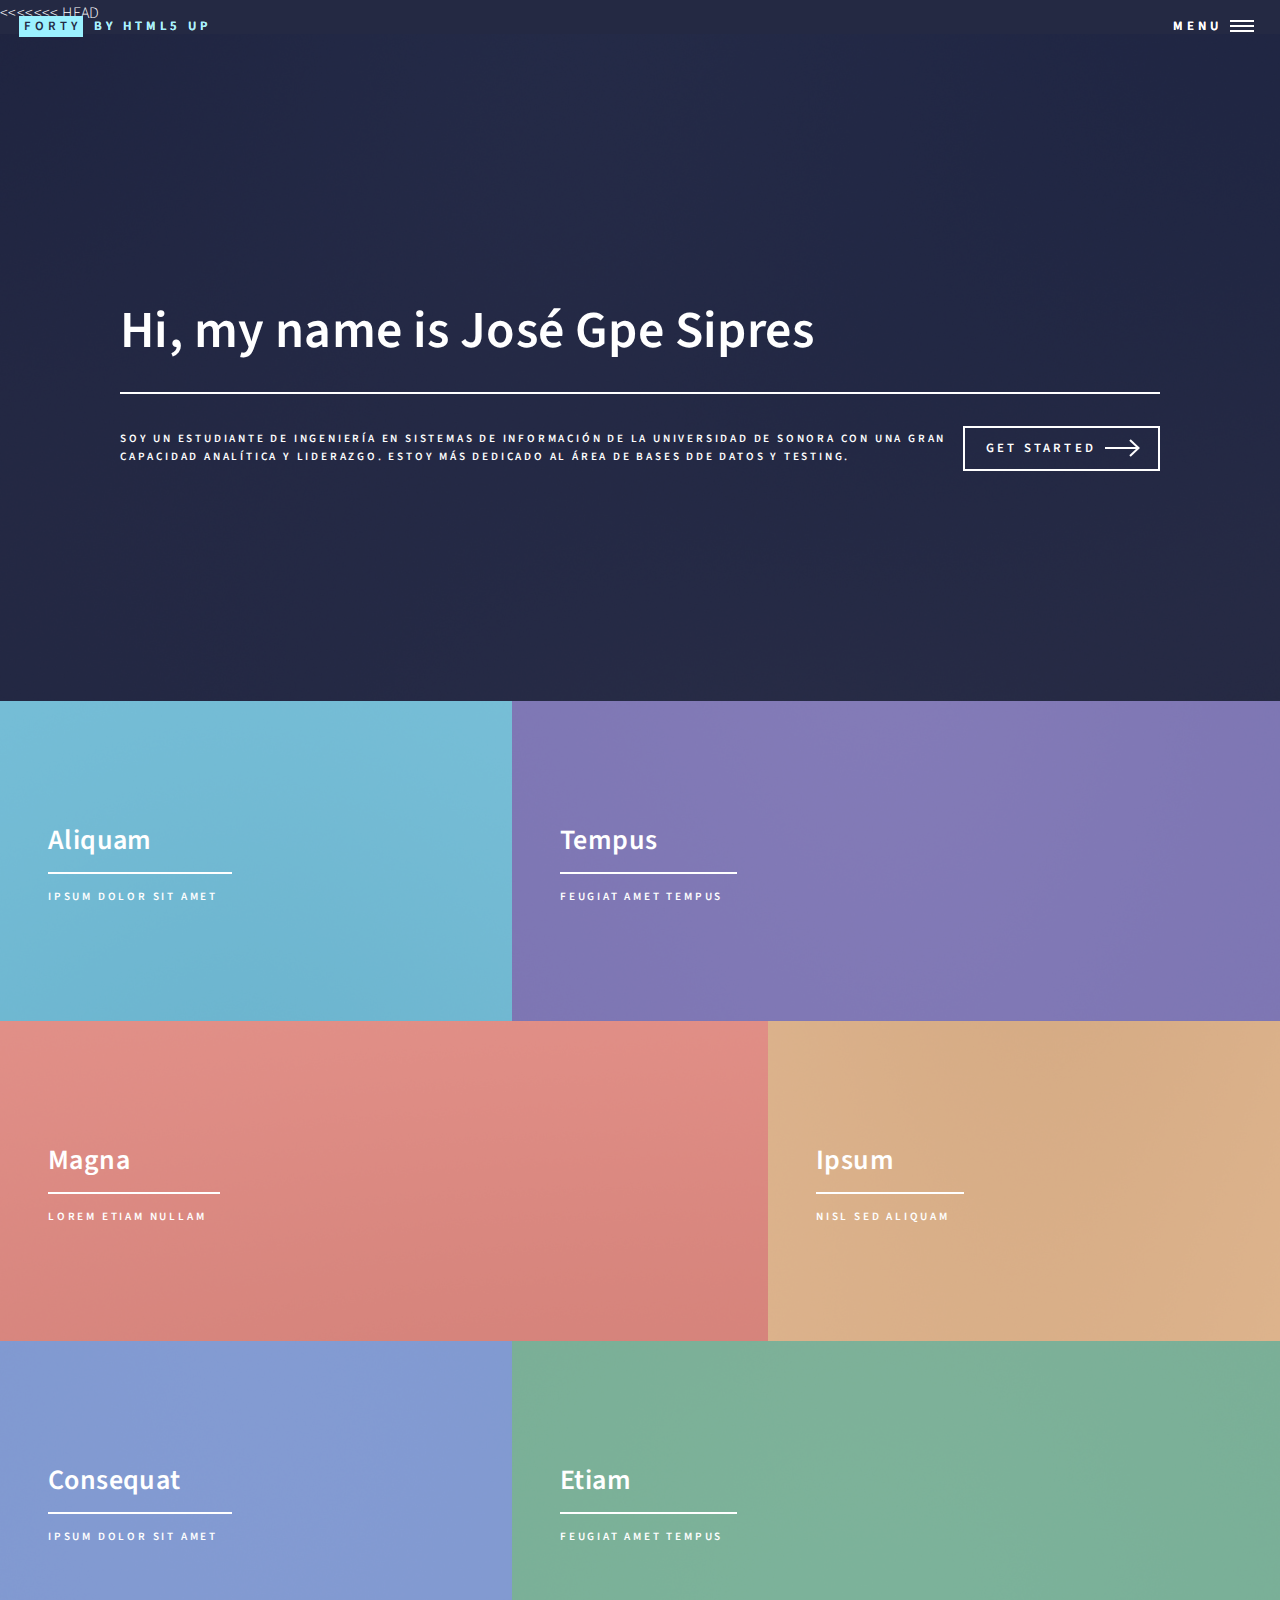
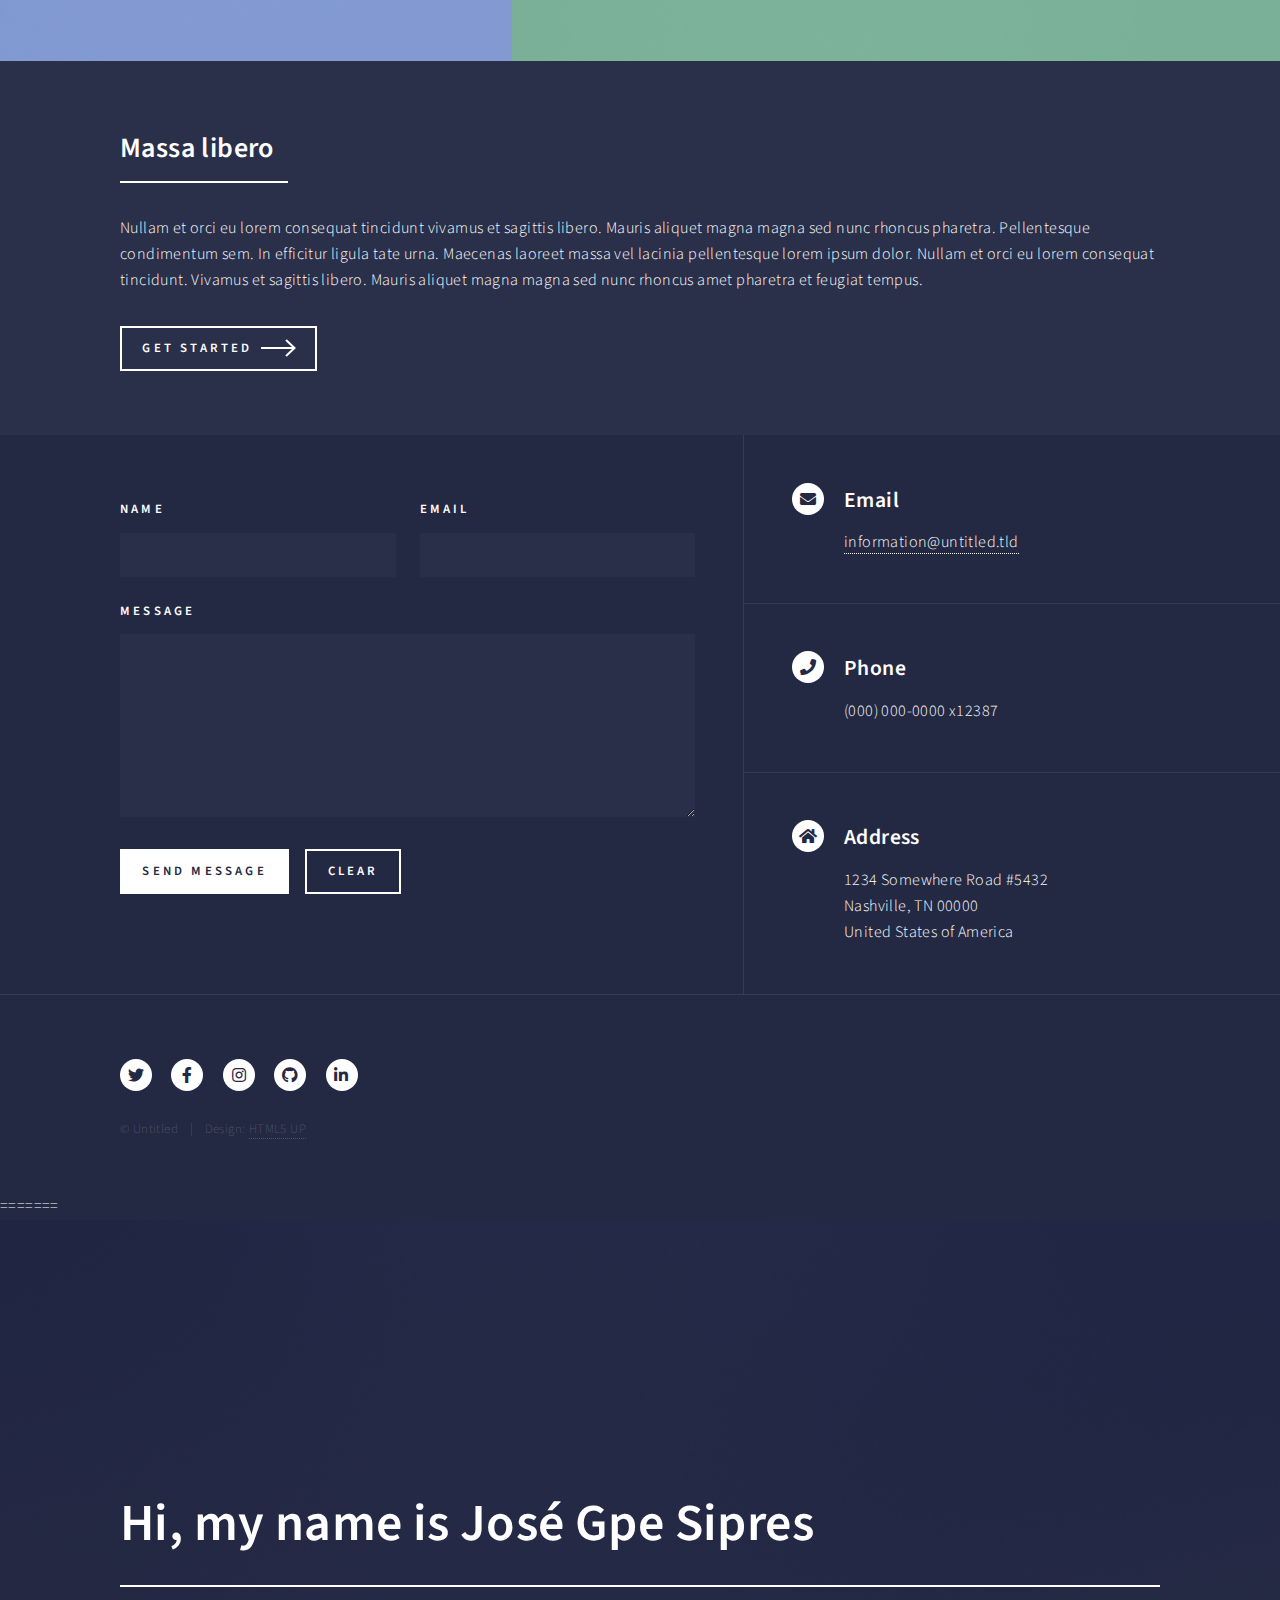
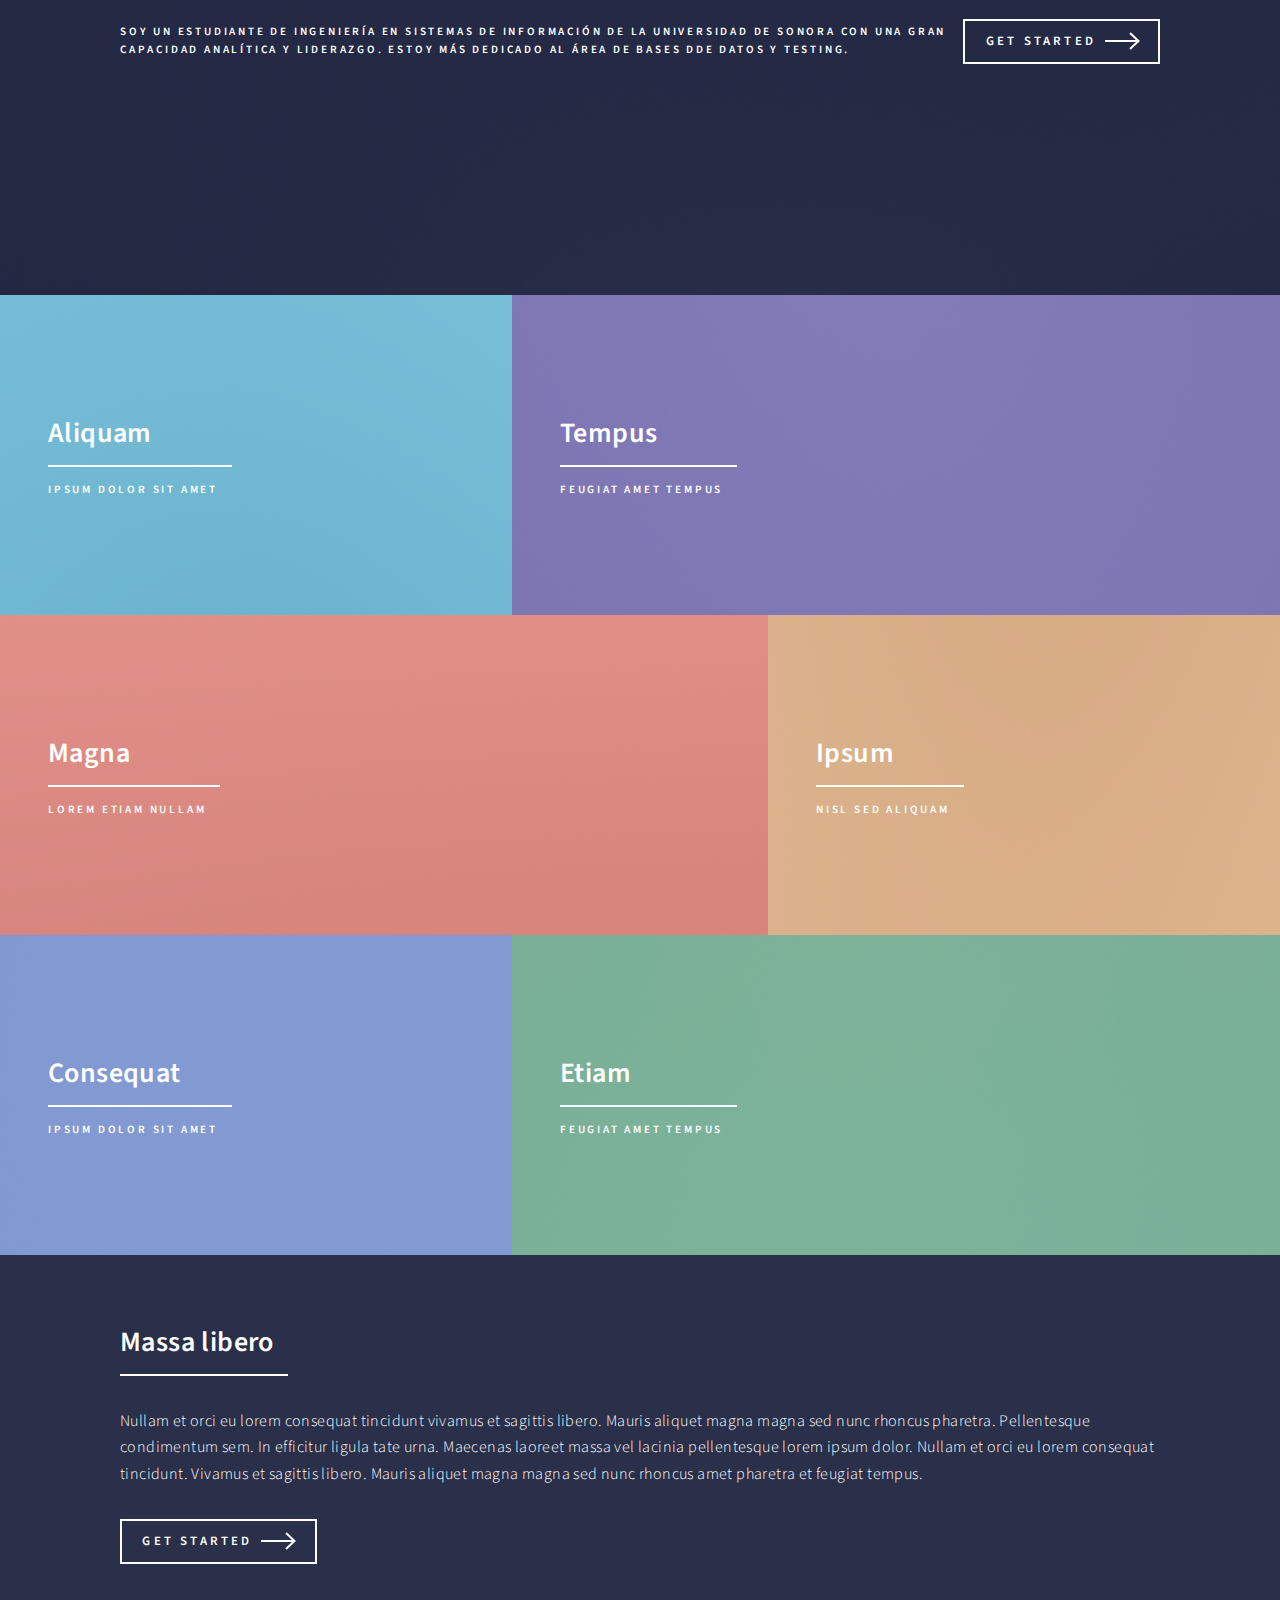
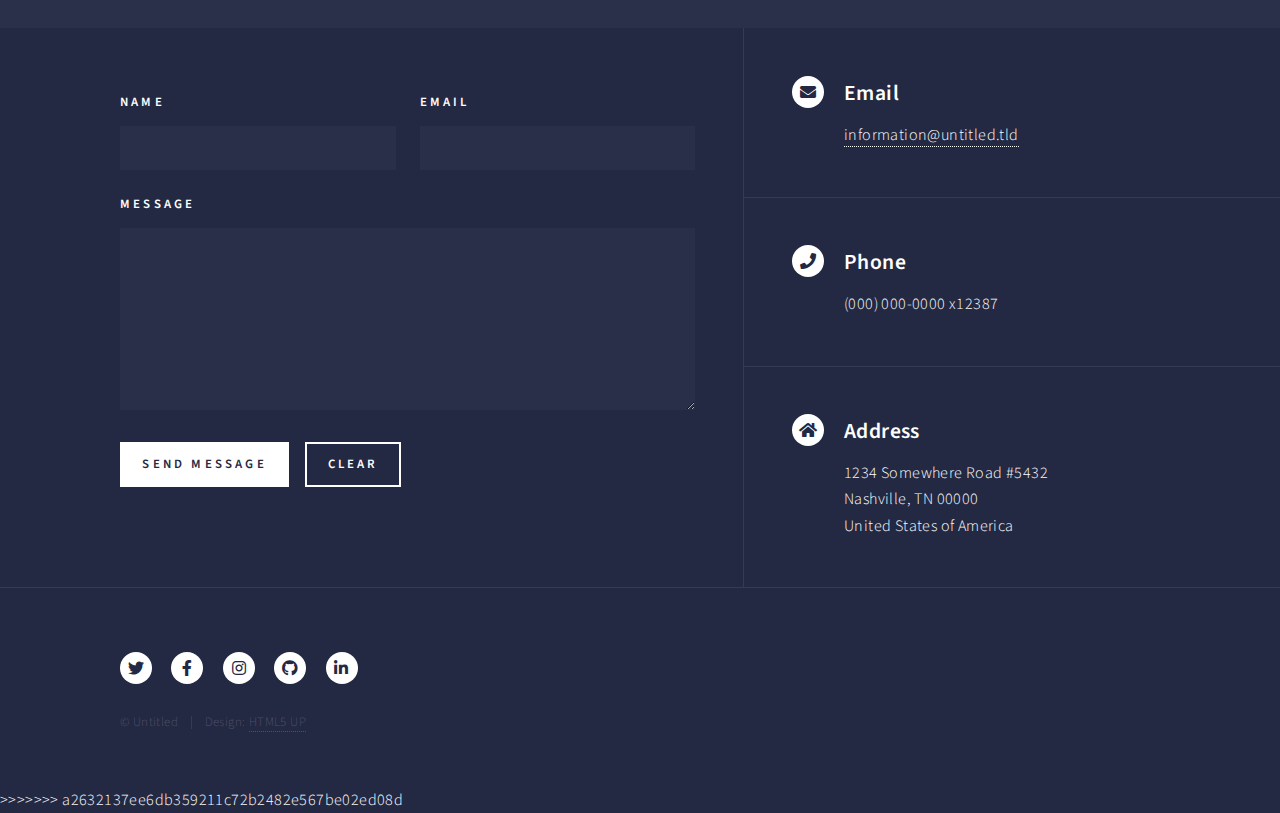
==== commit d65f6f84: "Merge branch 'modificaciones-principal' of https://github.com/josesipres01/MiPortafolio into modific" ====
--- a/index.html
+++ b/index.html
@@ -1,217 +1,436 @@
-<!DOCTYPE HTML>
-<!--
-	Forty by HTML5 UP
-	html5up.net | @ajlkn
-	Free for personal and commercial use under the CCA 3.0 license (html5up.net/license)
--->
-<html>
-	<head>
-		<title>Forty by HTML5 UP</title>
-		<meta charset="utf-8" />
-		<meta name="viewport" content="width=device-width, initial-scale=1, user-scalable=no" />
-		<link rel="stylesheet" href="assets/css/main.css" />
-		<noscript><link rel="stylesheet" href="assets/css/noscript.css" /></noscript>
-	</head>
-	<body class="is-preload">
-
-		<!-- Wrapper -->
-			<div id="wrapper">
-
-				<!-- Header -->
-					<header id="header" class="alt">
-						<a href="index.html" class="logo"><strong>Forty</strong> <span>by HTML5 UP</span></a>
-						<nav>
-							<a href="#menu">Menu</a>
-						</nav>
-					</header>
-
-				<!-- Menu -->
-					<nav id="menu">
-						<ul class="links">
-							<li><a href="index.html">Home</a></li>
-							<li><a href="landing.html">Landing</a></li>
-							<li><a href="generic.html">Generic</a></li>
-							<li><a href="elements.html">Elements</a></li>
-						</ul>
-						<ul class="actions stacked">
-							<li><a href="#" class="button primary fit">Get Started</a></li>
-							<li><a href="#" class="button fit">Log In</a></li>
-						</ul>
-					</nav>
-
-				<!-- Banner -->
-					<section id="banner" class="major">
-						<div class="inner">
-							<header class="major">
-								<h1>Hi, my name is José Gpe Sipres</h1>
-							</header>
-							<div class="content">
-								<p>soy un estudiante de Ingeniería en sistemas de Información
-									de la universidad de Sonora con una gran capacidad analítica y 
-									liderazgo. Estoy más dedicado al área de bases dde datos y testing.
-								</p>
-								<ul class="actions">
-									<li><a href="#one" class="button next scrolly">Get Started</a></li>
-								</ul>
-							</div>
-						</div>
-					</section>
-
-				<!-- Main -->
-					<div id="main">
-
-						<!-- One -->
-							<section id="one" class="tiles">
-								<article>
-									<span class="image">
-										<img src="images/pic01.jpg" alt="" />
-									</span>
-									<header class="major">
-										<h3><a href="landing.html" class="link">Aliquam</a></h3>
-										<p>Ipsum dolor sit amet</p>
-									</header>
-								</article>
-								<article>
-									<span class="image">
-										<img src="images/pic02.jpg" alt="" />
-									</span>
-									<header class="major">
-										<h3><a href="landing.html" class="link">Tempus</a></h3>
-										<p>feugiat amet tempus</p>
-									</header>
-								</article>
-								<article>
-									<span class="image">
-										<img src="images/pic03.jpg" alt="" />
-									</span>
-									<header class="major">
-										<h3><a href="landing.html" class="link">Magna</a></h3>
-										<p>Lorem etiam nullam</p>
-									</header>
-								</article>
-								<article>
-									<span class="image">
-										<img src="images/pic04.jpg" alt="" />
-									</span>
-									<header class="major">
-										<h3><a href="landing.html" class="link">Ipsum</a></h3>
-										<p>Nisl sed aliquam</p>
-									</header>
-								</article>
-								<article>
-									<span class="image">
-										<img src="images/pic05.jpg" alt="" />
-									</span>
-									<header class="major">
-										<h3><a href="landing.html" class="link">Consequat</a></h3>
-										<p>Ipsum dolor sit amet</p>
-									</header>
-								</article>
-								<article>
-									<span class="image">
-										<img src="images/pic06.jpg" alt="" />
-									</span>
-									<header class="major">
-										<h3><a href="landing.html" class="link">Etiam</a></h3>
-										<p>Feugiat amet tempus</p>
-									</header>
-								</article>
-							</section>
-
-						<!-- Two -->
-							<section id="two">
-								<div class="inner">
-									<header class="major">
-										<h2>Massa libero</h2>
-									</header>
-									<p>Nullam et orci eu lorem consequat tincidunt vivamus et sagittis libero. Mauris aliquet magna magna sed nunc rhoncus pharetra. Pellentesque condimentum sem. In efficitur ligula tate urna. Maecenas laoreet massa vel lacinia pellentesque lorem ipsum dolor. Nullam et orci eu lorem consequat tincidunt. Vivamus et sagittis libero. Mauris aliquet magna magna sed nunc rhoncus amet pharetra et feugiat tempus.</p>
-									<ul class="actions">
-										<li><a href="landing.html" class="button next">Get Started</a></li>
-									</ul>
-								</div>
-							</section>
-
-					</div>
-
-				<!-- Contact -->
-					<section id="contact">
-						<div class="inner">
-							<section>
-								<form method="post" action="#">
-									<div class="fields">
-										<div class="field half">
-											<label for="name">Name</label>
-											<input type="text" name="name" id="name" />
-										</div>
-										<div class="field half">
-											<label for="email">Email</label>
-											<input type="text" name="email" id="email" />
-										</div>
-										<div class="field">
-											<label for="message">Message</label>
-											<textarea name="message" id="message" rows="6"></textarea>
-										</div>
-									</div>
-									<ul class="actions">
-										<li><input type="submit" value="Send Message" class="primary" /></li>
-										<li><input type="reset" value="Clear" /></li>
-									</ul>
-								</form>
-							</section>
-							<section class="split">
-								<section>
-									<div class="contact-method">
-										<span class="icon solid alt fa-envelope"></span>
-										<h3>Email</h3>
-										<a href="#">information@untitled.tld</a>
-									</div>
-								</section>
-								<section>
-									<div class="contact-method">
-										<span class="icon solid alt fa-phone"></span>
-										<h3>Phone</h3>
-										<span>(000) 000-0000 x12387</span>
-									</div>
-								</section>
-								<section>
-									<div class="contact-method">
-										<span class="icon solid alt fa-home"></span>
-										<h3>Address</h3>
-										<span>1234 Somewhere Road #5432<br />
-										Nashville, TN 00000<br />
-										United States of America</span>
-									</div>
-								</section>
-							</section>
-						</div>
-					</section>
-
-				<!-- Footer -->
-					<footer id="footer">
-						<div class="inner">
-							<ul class="icons">
-								<li><a href="#" class="icon brands alt fa-twitter"><span class="label">Twitter</span></a></li>
-								<li><a href="#" class="icon brands alt fa-facebook-f"><span class="label">Facebook</span></a></li>
-								<li><a href="#" class="icon brands alt fa-instagram"><span class="label">Instagram</span></a></li>
-								<li><a href="#" class="icon brands alt fa-github"><span class="label">GitHub</span></a></li>
-								<li><a href="#" class="icon brands alt fa-linkedin-in"><span class="label">LinkedIn</span></a></li>
-							</ul>
-							<ul class="copyright">
-								<li>&copy; Untitled</li><li>Design: <a href="https://html5up.net">HTML5 UP</a></li>
-							</ul>
-						</div>
-					</footer>
-
-			</div>
-
-		<!-- Scripts -->
-			<script src="assets/js/jquery.min.js"></script>
-			<script src="assets/js/jquery.scrolly.min.js"></script>
-			<script src="assets/js/jquery.scrollex.min.js"></script>
-			<script src="assets/js/browser.min.js"></script>
-			<script src="assets/js/breakpoints.min.js"></script>
-			<script src="assets/js/util.js"></script>
-			<script src="assets/js/main.js"></script>
-
-	</body>
+<<<<<<< HEAD
+<!DOCTYPE HTML>
+<!--
+	Forty by HTML5 UP
+	html5up.net | @ajlkn
+	Free for personal and commercial use under the CCA 3.0 license (html5up.net/license)
+-->
+<html>
+	<head>
+		<title>Forty by HTML5 UP</title>
+		<meta charset="utf-8" />
+		<meta name="viewport" content="width=device-width, initial-scale=1, user-scalable=no" />
+		<link rel="stylesheet" href="assets/css/main.css" />
+		<noscript><link rel="stylesheet" href="assets/css/noscript.css" /></noscript>
+	</head>
+	<body class="is-preload">
+
+		<!-- Wrapper -->
+			<div id="wrapper">
+
+				<!-- Header -->
+					<header id="header" class="alt">
+						<a href="index.html" class="logo"><strong>Forty</strong> <span>by HTML5 UP</span></a>
+						<nav>
+							<a href="#menu">Menu</a>
+						</nav>
+					</header>
+
+				<!-- Menu -->
+					<nav id="menu">
+						<ul class="links">
+							<li><a href="index.html">Home</a></li>
+							<li><a href="landing.html">Landing</a></li>
+							<li><a href="generic.html">Generic</a></li>
+							<li><a href="elements.html">Elements</a></li>
+						</ul>
+						<ul class="actions stacked">
+							<li><a href="#" class="button primary fit">Get Started</a></li>
+							<li><a href="#" class="button fit">Log In</a></li>
+						</ul>
+					</nav>
+
+				<!-- Banner -->
+					<section id="banner" class="major">
+						<div class="inner">
+							<header class="major">
+								<h1>Hi, my name is José Gpe Sipres</h1>
+							</header>
+							<div class="content">
+								<p>soy un estudiante de Ingeniería en sistemas de Información
+									de la universidad de Sonora con una gran capacidad analítica y 
+									liderazgo. Estoy más dedicado al área de bases dde datos y testing.
+								</p>
+								<ul class="actions">
+									<li><a href="#one" class="button next scrolly">Get Started</a></li>
+								</ul>
+							</div>
+						</div>
+					</section>
+
+				<!-- Main -->
+					<div id="main">
+
+						<!-- One -->
+							<section id="one" class="tiles">
+								<article>
+									<span class="image">
+										<img src="images/pic01.jpg" alt="" />
+									</span>
+									<header class="major">
+										<h3><a href="landing.html" class="link">Aliquam</a></h3>
+										<p>Ipsum dolor sit amet</p>
+									</header>
+								</article>
+								<article>
+									<span class="image">
+										<img src="images/pic02.jpg" alt="" />
+									</span>
+									<header class="major">
+										<h3><a href="landing.html" class="link">Tempus</a></h3>
+										<p>feugiat amet tempus</p>
+									</header>
+								</article>
+								<article>
+									<span class="image">
+										<img src="images/pic03.jpg" alt="" />
+									</span>
+									<header class="major">
+										<h3><a href="landing.html" class="link">Magna</a></h3>
+										<p>Lorem etiam nullam</p>
+									</header>
+								</article>
+								<article>
+									<span class="image">
+										<img src="images/pic04.jpg" alt="" />
+									</span>
+									<header class="major">
+										<h3><a href="landing.html" class="link">Ipsum</a></h3>
+										<p>Nisl sed aliquam</p>
+									</header>
+								</article>
+								<article>
+									<span class="image">
+										<img src="images/pic05.jpg" alt="" />
+									</span>
+									<header class="major">
+										<h3><a href="landing.html" class="link">Consequat</a></h3>
+										<p>Ipsum dolor sit amet</p>
+									</header>
+								</article>
+								<article>
+									<span class="image">
+										<img src="images/pic06.jpg" alt="" />
+									</span>
+									<header class="major">
+										<h3><a href="landing.html" class="link">Etiam</a></h3>
+										<p>Feugiat amet tempus</p>
+									</header>
+								</article>
+							</section>
+
+						<!-- Two -->
+							<section id="two">
+								<div class="inner">
+									<header class="major">
+										<h2>Massa libero</h2>
+									</header>
+									<p>Nullam et orci eu lorem consequat tincidunt vivamus et sagittis libero. Mauris aliquet magna magna sed nunc rhoncus pharetra. Pellentesque condimentum sem. In efficitur ligula tate urna. Maecenas laoreet massa vel lacinia pellentesque lorem ipsum dolor. Nullam et orci eu lorem consequat tincidunt. Vivamus et sagittis libero. Mauris aliquet magna magna sed nunc rhoncus amet pharetra et feugiat tempus.</p>
+									<ul class="actions">
+										<li><a href="landing.html" class="button next">Get Started</a></li>
+									</ul>
+								</div>
+							</section>
+
+					</div>
+
+				<!-- Contact -->
+					<section id="contact">
+						<div class="inner">
+							<section>
+								<form method="post" action="#">
+									<div class="fields">
+										<div class="field half">
+											<label for="name">Name</label>
+											<input type="text" name="name" id="name" />
+										</div>
+										<div class="field half">
+											<label for="email">Email</label>
+											<input type="text" name="email" id="email" />
+										</div>
+										<div class="field">
+											<label for="message">Message</label>
+											<textarea name="message" id="message" rows="6"></textarea>
+										</div>
+									</div>
+									<ul class="actions">
+										<li><input type="submit" value="Send Message" class="primary" /></li>
+										<li><input type="reset" value="Clear" /></li>
+									</ul>
+								</form>
+							</section>
+							<section class="split">
+								<section>
+									<div class="contact-method">
+										<span class="icon solid alt fa-envelope"></span>
+										<h3>Email</h3>
+										<a href="#">information@untitled.tld</a>
+									</div>
+								</section>
+								<section>
+									<div class="contact-method">
+										<span class="icon solid alt fa-phone"></span>
+										<h3>Phone</h3>
+										<span>(000) 000-0000 x12387</span>
+									</div>
+								</section>
+								<section>
+									<div class="contact-method">
+										<span class="icon solid alt fa-home"></span>
+										<h3>Address</h3>
+										<span>1234 Somewhere Road #5432<br />
+										Nashville, TN 00000<br />
+										United States of America</span>
+									</div>
+								</section>
+							</section>
+						</div>
+					</section>
+
+				<!-- Footer -->
+					<footer id="footer">
+						<div class="inner">
+							<ul class="icons">
+								<li><a href="#" class="icon brands alt fa-twitter"><span class="label">Twitter</span></a></li>
+								<li><a href="#" class="icon brands alt fa-facebook-f"><span class="label">Facebook</span></a></li>
+								<li><a href="#" class="icon brands alt fa-instagram"><span class="label">Instagram</span></a></li>
+								<li><a href="#" class="icon brands alt fa-github"><span class="label">GitHub</span></a></li>
+								<li><a href="#" class="icon brands alt fa-linkedin-in"><span class="label">LinkedIn</span></a></li>
+							</ul>
+							<ul class="copyright">
+								<li>&copy; Untitled</li><li>Design: <a href="https://html5up.net">HTML5 UP</a></li>
+							</ul>
+						</div>
+					</footer>
+
+			</div>
+
+		<!-- Scripts -->
+			<script src="assets/js/jquery.min.js"></script>
+			<script src="assets/js/jquery.scrolly.min.js"></script>
+			<script src="assets/js/jquery.scrollex.min.js"></script>
+			<script src="assets/js/browser.min.js"></script>
+			<script src="assets/js/breakpoints.min.js"></script>
+			<script src="assets/js/util.js"></script>
+			<script src="assets/js/main.js"></script>
+
+	</body>
+=======
+<!DOCTYPE HTML>
+<!--
+	Forty by HTML5 UP
+	html5up.net | @ajlkn
+	Free for personal and commercial use under the CCA 3.0 license (html5up.net/license)
+-->
+<html>
+	<head>
+		<title>Forty by HTML5 UP</title>
+		<meta charset="utf-8" />
+		<meta name="viewport" content="width=device-width, initial-scale=1, user-scalable=no" />
+		<link rel="stylesheet" href="assets/css/main.css" />
+		<noscript><link rel="stylesheet" href="assets/css/noscript.css" /></noscript>
+	</head>
+	<body class="is-preload">
+
+		<!-- Wrapper -->
+			<div id="wrapper">
+
+				<!-- Header -->
+					<header id="header" class="alt">
+						<a href="index.html" class="logo"><strong>Forty</strong> <span>by HTML5 UP</span></a>
+						<nav>
+							<a href="#menu">Menu</a>
+						</nav>
+					</header>
+
+				<!-- Menu -->
+					<nav id="menu">
+						<ul class="links">
+							<li><a href="index.html">Home</a></li>
+							<li><a href="landing.html">Landing</a></li>
+							<li><a href="generic.html">Generic</a></li>
+							<li><a href="elements.html">Elements</a></li>
+						</ul>
+						<ul class="actions stacked">
+							<li><a href="#" class="button primary fit">Get Started</a></li>
+							<li><a href="#" class="button fit">Log In</a></li>
+						</ul>
+					</nav>
+
+				<!-- Banner -->
+					<section id="banner" class="major">
+						<div class="inner">
+							<header class="major">
+								<h1>Hi, my name is José Gpe Sipres</h1>
+							</header>
+							<div class="content">
+								<p>soy un estudiante de Ingeniería en sistemas de Información
+									de la universidad de Sonora con una gran capacidad analítica y 
+									liderazgo. Estoy más dedicado al área de bases dde datos y testing.
+								</p>
+								<ul class="actions">
+									<li><a href="#one" class="button next scrolly">Get Started</a></li>
+								</ul>
+							</div>
+						</div>
+					</section>
+
+				<!-- Main -->
+					<div id="main">
+
+						<!-- One -->
+							<section id="one" class="tiles">
+								<article>
+									<span class="image">
+										<img src="images/pic01.jpg" alt="" />
+									</span>
+									<header class="major">
+										<h3><a href="landing.html" class="link">Aliquam</a></h3>
+										<p>Ipsum dolor sit amet</p>
+									</header>
+								</article>
+								<article>
+									<span class="image">
+										<img src="images/pic02.jpg" alt="" />
+									</span>
+									<header class="major">
+										<h3><a href="landing.html" class="link">Tempus</a></h3>
+										<p>feugiat amet tempus</p>
+									</header>
+								</article>
+								<article>
+									<span class="image">
+										<img src="images/pic03.jpg" alt="" />
+									</span>
+									<header class="major">
+										<h3><a href="landing.html" class="link">Magna</a></h3>
+										<p>Lorem etiam nullam</p>
+									</header>
+								</article>
+								<article>
+									<span class="image">
+										<img src="images/pic04.jpg" alt="" />
+									</span>
+									<header class="major">
+										<h3><a href="landing.html" class="link">Ipsum</a></h3>
+										<p>Nisl sed aliquam</p>
+									</header>
+								</article>
+								<article>
+									<span class="image">
+										<img src="images/pic05.jpg" alt="" />
+									</span>
+									<header class="major">
+										<h3><a href="landing.html" class="link">Consequat</a></h3>
+										<p>Ipsum dolor sit amet</p>
+									</header>
+								</article>
+								<article>
+									<span class="image">
+										<img src="images/pic06.jpg" alt="" />
+									</span>
+									<header class="major">
+										<h3><a href="landing.html" class="link">Etiam</a></h3>
+										<p>Feugiat amet tempus</p>
+									</header>
+								</article>
+							</section>
+
+						<!-- Two -->
+							<section id="two">
+								<div class="inner">
+									<header class="major">
+										<h2>Massa libero</h2>
+									</header>
+									<p>Nullam et orci eu lorem consequat tincidunt vivamus et sagittis libero. Mauris aliquet magna magna sed nunc rhoncus pharetra. Pellentesque condimentum sem. In efficitur ligula tate urna. Maecenas laoreet massa vel lacinia pellentesque lorem ipsum dolor. Nullam et orci eu lorem consequat tincidunt. Vivamus et sagittis libero. Mauris aliquet magna magna sed nunc rhoncus amet pharetra et feugiat tempus.</p>
+									<ul class="actions">
+										<li><a href="landing.html" class="button next">Get Started</a></li>
+									</ul>
+								</div>
+							</section>
+
+					</div>
+
+				<!-- Contact -->
+					<section id="contact">
+						<div class="inner">
+							<section>
+								<form method="post" action="#">
+									<div class="fields">
+										<div class="field half">
+											<label for="name">Name</label>
+											<input type="text" name="name" id="name" />
+										</div>
+										<div class="field half">
+											<label for="email">Email</label>
+											<input type="text" name="email" id="email" />
+										</div>
+										<div class="field">
+											<label for="message">Message</label>
+											<textarea name="message" id="message" rows="6"></textarea>
+										</div>
+									</div>
+									<ul class="actions">
+										<li><input type="submit" value="Send Message" class="primary" /></li>
+										<li><input type="reset" value="Clear" /></li>
+									</ul>
+								</form>
+							</section>
+							<section class="split">
+								<section>
+									<div class="contact-method">
+										<span class="icon solid alt fa-envelope"></span>
+										<h3>Email</h3>
+										<a href="#">information@untitled.tld</a>
+									</div>
+								</section>
+								<section>
+									<div class="contact-method">
+										<span class="icon solid alt fa-phone"></span>
+										<h3>Phone</h3>
+										<span>(000) 000-0000 x12387</span>
+									</div>
+								</section>
+								<section>
+									<div class="contact-method">
+										<span class="icon solid alt fa-home"></span>
+										<h3>Address</h3>
+										<span>1234 Somewhere Road #5432<br />
+										Nashville, TN 00000<br />
+										United States of America</span>
+									</div>
+								</section>
+							</section>
+						</div>
+					</section>
+
+				<!-- Footer -->
+					<footer id="footer">
+						<div class="inner">
+							<ul class="icons">
+								<li><a href="#" class="icon brands alt fa-twitter"><span class="label">Twitter</span></a></li>
+								<li><a href="#" class="icon brands alt fa-facebook-f"><span class="label">Facebook</span></a></li>
+								<li><a href="#" class="icon brands alt fa-instagram"><span class="label">Instagram</span></a></li>
+								<li><a href="#" class="icon brands alt fa-github"><span class="label">GitHub</span></a></li>
+								<li><a href="#" class="icon brands alt fa-linkedin-in"><span class="label">LinkedIn</span></a></li>
+							</ul>
+							<ul class="copyright">
+								<li>&copy; Untitled</li><li>Design: <a href="https://html5up.net">HTML5 UP</a></li>
+							</ul>
+						</div>
+					</footer>
+
+			</div>
+
+		<!-- Scripts -->
+			<script src="assets/js/jquery.min.js"></script>
+			<script src="assets/js/jquery.scrolly.min.js"></script>
+			<script src="assets/js/jquery.scrollex.min.js"></script>
+			<script src="assets/js/browser.min.js"></script>
+			<script src="assets/js/breakpoints.min.js"></script>
+			<script src="assets/js/util.js"></script>
+			<script src="assets/js/main.js"></script>
+
+	</body>
+>>>>>>> a2632137ee6db359211c72b2482e567be02ed08d
 </html>--- a/assets/css/main.css
+++ b/assets/css/main.css
@@ -1,10 +1,10 @@
 @import url(fontawesome-all.min.css);
 @import url("https://fonts.googleapis.com/css?family=Source+Sans+Pro:300,300italic,600,600italic");
 
-/*
-	Forty by HTML5 UP
-	html5up.net | @ajlkn
-	Free for personal and commercial use under the CCA 3.0 license (html5up.net/license)
+/*
+	Forty by HTML5 UP
+	html5up.net | @ajlkn
+	Free for personal and commercial use under the CCA 3.0 license (html5up.net/license)
 */
 
 html, body, div, span, applet, object,
--- a/assets/css/main.css
+++ b/assets/css/main.css
@@ -1,10 +1,10 @@
 @import url(fontawesome-all.min.css);
 @import url("https://fonts.googleapis.com/css?family=Source+Sans+Pro:300,300italic,600,600italic");
 
-/*
-	Forty by HTML5 UP
-	html5up.net | @ajlkn
-	Free for personal and commercial use under the CCA 3.0 license (html5up.net/license)
+/*
+	Forty by HTML5 UP
+	html5up.net | @ajlkn
+	Free for personal and commercial use under the CCA 3.0 license (html5up.net/license)
 */
 
 html, body, div, span, applet, object,
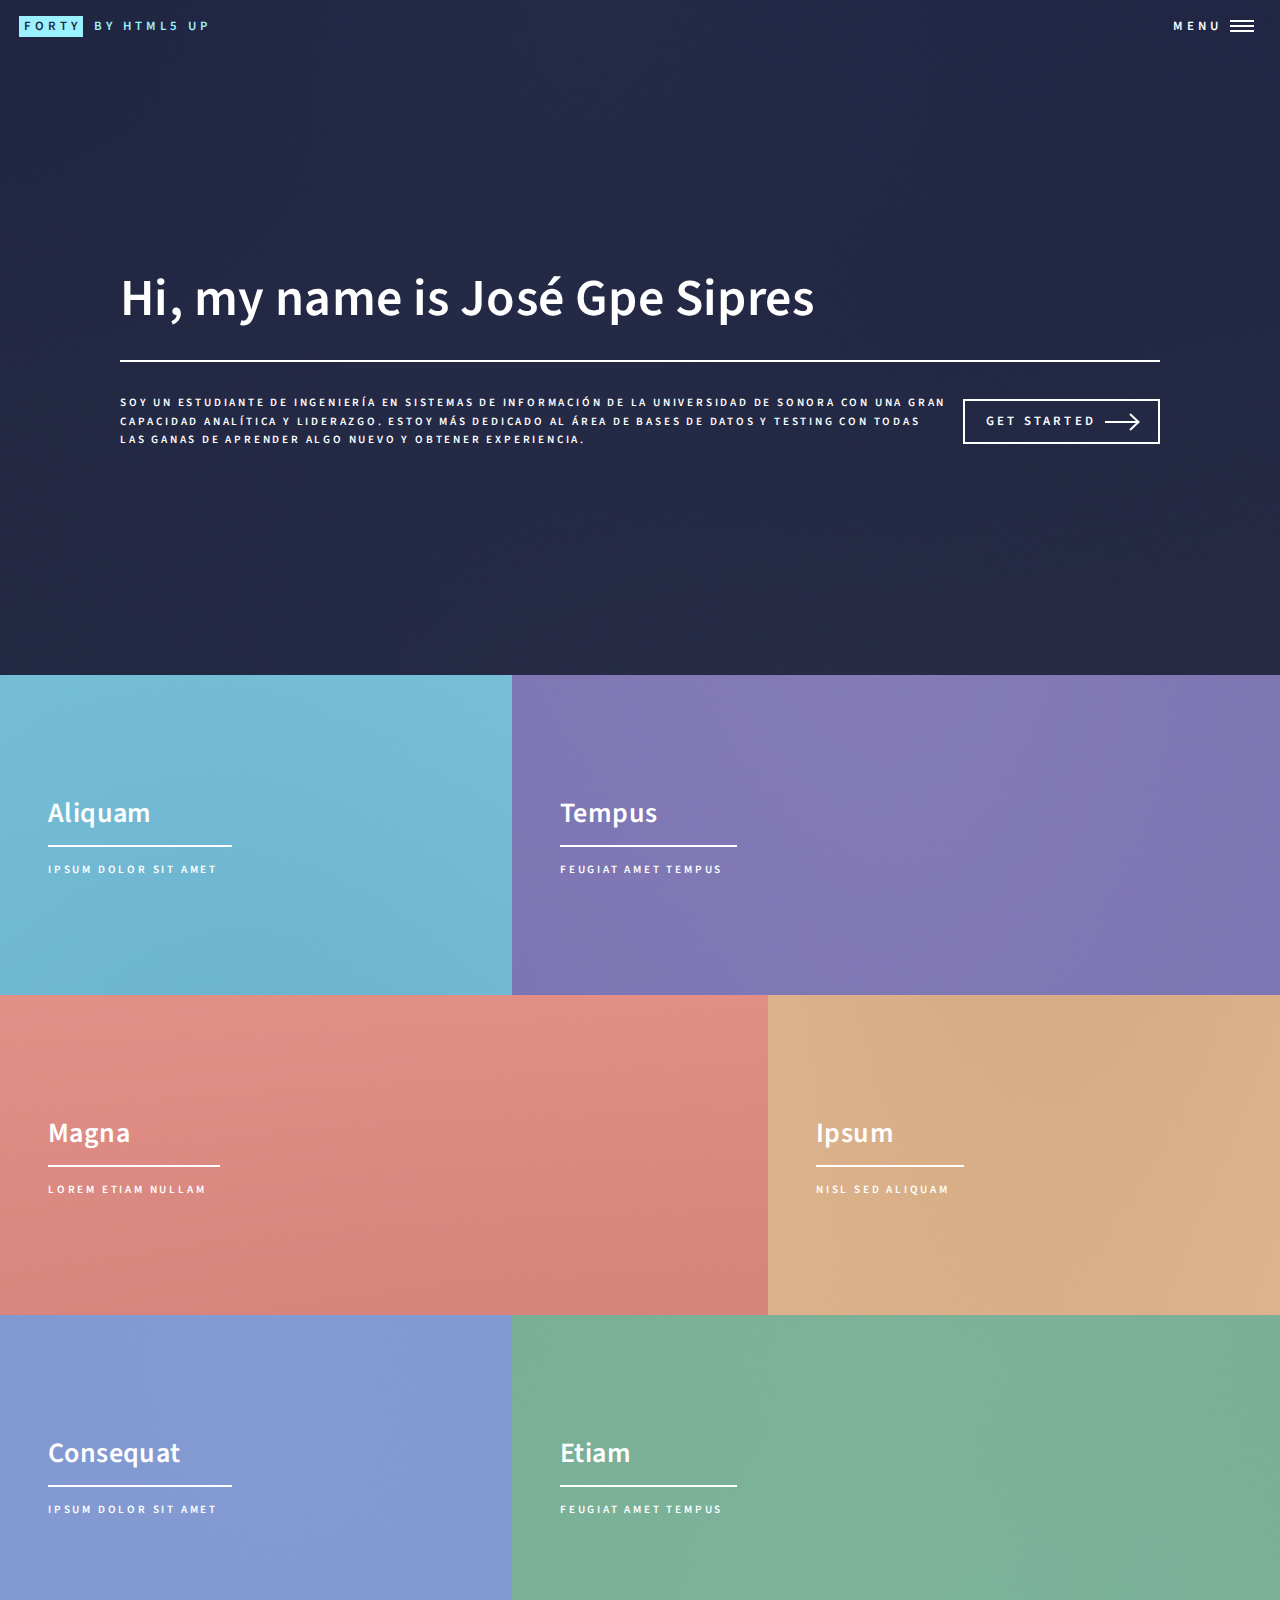
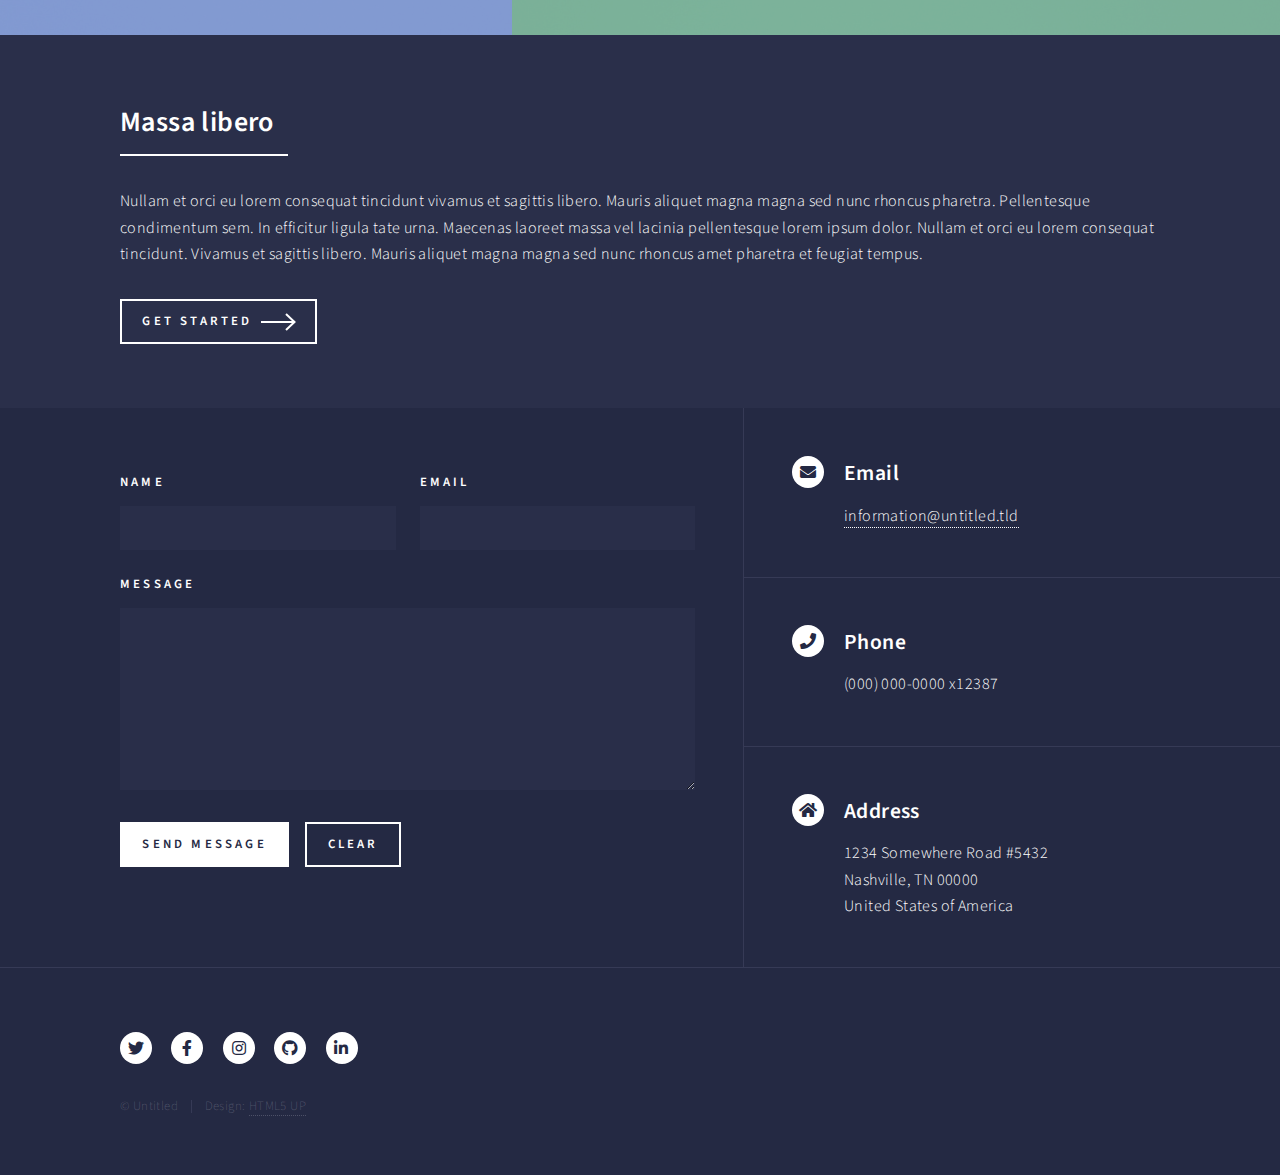
==== commit a0ed020c: "Arregle descripción en index.html" ====
--- a/index.html
+++ b/index.html
@@ -1,4 +1,3 @@
-<<<<<<< HEAD
 <!DOCTYPE HTML>
 <!--
 	Forty by HTML5 UP
@@ -49,7 +48,8 @@
 							<div class="content">
 								<p>soy un estudiante de Ingeniería en sistemas de Información
 									de la universidad de Sonora con una gran capacidad analítica y 
-									liderazgo. Estoy más dedicado al área de bases dde datos y testing.
+									liderazgo. Estoy más dedicado al área de bases de datos y testing con 
+									todas las ganas de aprender algo nuevo y obtener experiencia.
 								</p>
 								<ul class="actions">
 									<li><a href="#one" class="button next scrolly">Get Started</a></li>
@@ -215,222 +215,4 @@
 			<script src="assets/js/main.js"></script>
 
 	</body>
-=======
-<!DOCTYPE HTML>
-<!--
-	Forty by HTML5 UP
-	html5up.net | @ajlkn
-	Free for personal and commercial use under the CCA 3.0 license (html5up.net/license)
--->
-<html>
-	<head>
-		<title>Forty by HTML5 UP</title>
-		<meta charset="utf-8" />
-		<meta name="viewport" content="width=device-width, initial-scale=1, user-scalable=no" />
-		<link rel="stylesheet" href="assets/css/main.css" />
-		<noscript><link rel="stylesheet" href="assets/css/noscript.css" /></noscript>
-	</head>
-	<body class="is-preload">
-
-		<!-- Wrapper -->
-			<div id="wrapper">
-
-				<!-- Header -->
-					<header id="header" class="alt">
-						<a href="index.html" class="logo"><strong>Forty</strong> <span>by HTML5 UP</span></a>
-						<nav>
-							<a href="#menu">Menu</a>
-						</nav>
-					</header>
-
-				<!-- Menu -->
-					<nav id="menu">
-						<ul class="links">
-							<li><a href="index.html">Home</a></li>
-							<li><a href="landing.html">Landing</a></li>
-							<li><a href="generic.html">Generic</a></li>
-							<li><a href="elements.html">Elements</a></li>
-						</ul>
-						<ul class="actions stacked">
-							<li><a href="#" class="button primary fit">Get Started</a></li>
-							<li><a href="#" class="button fit">Log In</a></li>
-						</ul>
-					</nav>
-
-				<!-- Banner -->
-					<section id="banner" class="major">
-						<div class="inner">
-							<header class="major">
-								<h1>Hi, my name is José Gpe Sipres</h1>
-							</header>
-							<div class="content">
-								<p>soy un estudiante de Ingeniería en sistemas de Información
-									de la universidad de Sonora con una gran capacidad analítica y 
-									liderazgo. Estoy más dedicado al área de bases dde datos y testing.
-								</p>
-								<ul class="actions">
-									<li><a href="#one" class="button next scrolly">Get Started</a></li>
-								</ul>
-							</div>
-						</div>
-					</section>
-
-				<!-- Main -->
-					<div id="main">
-
-						<!-- One -->
-							<section id="one" class="tiles">
-								<article>
-									<span class="image">
-										<img src="images/pic01.jpg" alt="" />
-									</span>
-									<header class="major">
-										<h3><a href="landing.html" class="link">Aliquam</a></h3>
-										<p>Ipsum dolor sit amet</p>
-									</header>
-								</article>
-								<article>
-									<span class="image">
-										<img src="images/pic02.jpg" alt="" />
-									</span>
-									<header class="major">
-										<h3><a href="landing.html" class="link">Tempus</a></h3>
-										<p>feugiat amet tempus</p>
-									</header>
-								</article>
-								<article>
-									<span class="image">
-										<img src="images/pic03.jpg" alt="" />
-									</span>
-									<header class="major">
-										<h3><a href="landing.html" class="link">Magna</a></h3>
-										<p>Lorem etiam nullam</p>
-									</header>
-								</article>
-								<article>
-									<span class="image">
-										<img src="images/pic04.jpg" alt="" />
-									</span>
-									<header class="major">
-										<h3><a href="landing.html" class="link">Ipsum</a></h3>
-										<p>Nisl sed aliquam</p>
-									</header>
-								</article>
-								<article>
-									<span class="image">
-										<img src="images/pic05.jpg" alt="" />
-									</span>
-									<header class="major">
-										<h3><a href="landing.html" class="link">Consequat</a></h3>
-										<p>Ipsum dolor sit amet</p>
-									</header>
-								</article>
-								<article>
-									<span class="image">
-										<img src="images/pic06.jpg" alt="" />
-									</span>
-									<header class="major">
-										<h3><a href="landing.html" class="link">Etiam</a></h3>
-										<p>Feugiat amet tempus</p>
-									</header>
-								</article>
-							</section>
-
-						<!-- Two -->
-							<section id="two">
-								<div class="inner">
-									<header class="major">
-										<h2>Massa libero</h2>
-									</header>
-									<p>Nullam et orci eu lorem consequat tincidunt vivamus et sagittis libero. Mauris aliquet magna magna sed nunc rhoncus pharetra. Pellentesque condimentum sem. In efficitur ligula tate urna. Maecenas laoreet massa vel lacinia pellentesque lorem ipsum dolor. Nullam et orci eu lorem consequat tincidunt. Vivamus et sagittis libero. Mauris aliquet magna magna sed nunc rhoncus amet pharetra et feugiat tempus.</p>
-									<ul class="actions">
-										<li><a href="landing.html" class="button next">Get Started</a></li>
-									</ul>
-								</div>
-							</section>
-
-					</div>
-
-				<!-- Contact -->
-					<section id="contact">
-						<div class="inner">
-							<section>
-								<form method="post" action="#">
-									<div class="fields">
-										<div class="field half">
-											<label for="name">Name</label>
-											<input type="text" name="name" id="name" />
-										</div>
-										<div class="field half">
-											<label for="email">Email</label>
-											<input type="text" name="email" id="email" />
-										</div>
-										<div class="field">
-											<label for="message">Message</label>
-											<textarea name="message" id="message" rows="6"></textarea>
-										</div>
-									</div>
-									<ul class="actions">
-										<li><input type="submit" value="Send Message" class="primary" /></li>
-										<li><input type="reset" value="Clear" /></li>
-									</ul>
-								</form>
-							</section>
-							<section class="split">
-								<section>
-									<div class="contact-method">
-										<span class="icon solid alt fa-envelope"></span>
-										<h3>Email</h3>
-										<a href="#">information@untitled.tld</a>
-									</div>
-								</section>
-								<section>
-									<div class="contact-method">
-										<span class="icon solid alt fa-phone"></span>
-										<h3>Phone</h3>
-										<span>(000) 000-0000 x12387</span>
-									</div>
-								</section>
-								<section>
-									<div class="contact-method">
-										<span class="icon solid alt fa-home"></span>
-										<h3>Address</h3>
-										<span>1234 Somewhere Road #5432<br />
-										Nashville, TN 00000<br />
-										United States of America</span>
-									</div>
-								</section>
-							</section>
-						</div>
-					</section>
-
-				<!-- Footer -->
-					<footer id="footer">
-						<div class="inner">
-							<ul class="icons">
-								<li><a href="#" class="icon brands alt fa-twitter"><span class="label">Twitter</span></a></li>
-								<li><a href="#" class="icon brands alt fa-facebook-f"><span class="label">Facebook</span></a></li>
-								<li><a href="#" class="icon brands alt fa-instagram"><span class="label">Instagram</span></a></li>
-								<li><a href="#" class="icon brands alt fa-github"><span class="label">GitHub</span></a></li>
-								<li><a href="#" class="icon brands alt fa-linkedin-in"><span class="label">LinkedIn</span></a></li>
-							</ul>
-							<ul class="copyright">
-								<li>&copy; Untitled</li><li>Design: <a href="https://html5up.net">HTML5 UP</a></li>
-							</ul>
-						</div>
-					</footer>
-
-			</div>
-
-		<!-- Scripts -->
-			<script src="assets/js/jquery.min.js"></script>
-			<script src="assets/js/jquery.scrolly.min.js"></script>
-			<script src="assets/js/jquery.scrollex.min.js"></script>
-			<script src="assets/js/browser.min.js"></script>
-			<script src="assets/js/breakpoints.min.js"></script>
-			<script src="assets/js/util.js"></script>
-			<script src="assets/js/main.js"></script>
-
-	</body>
->>>>>>> a2632137ee6db359211c72b2482e567be02ed08d
 </html>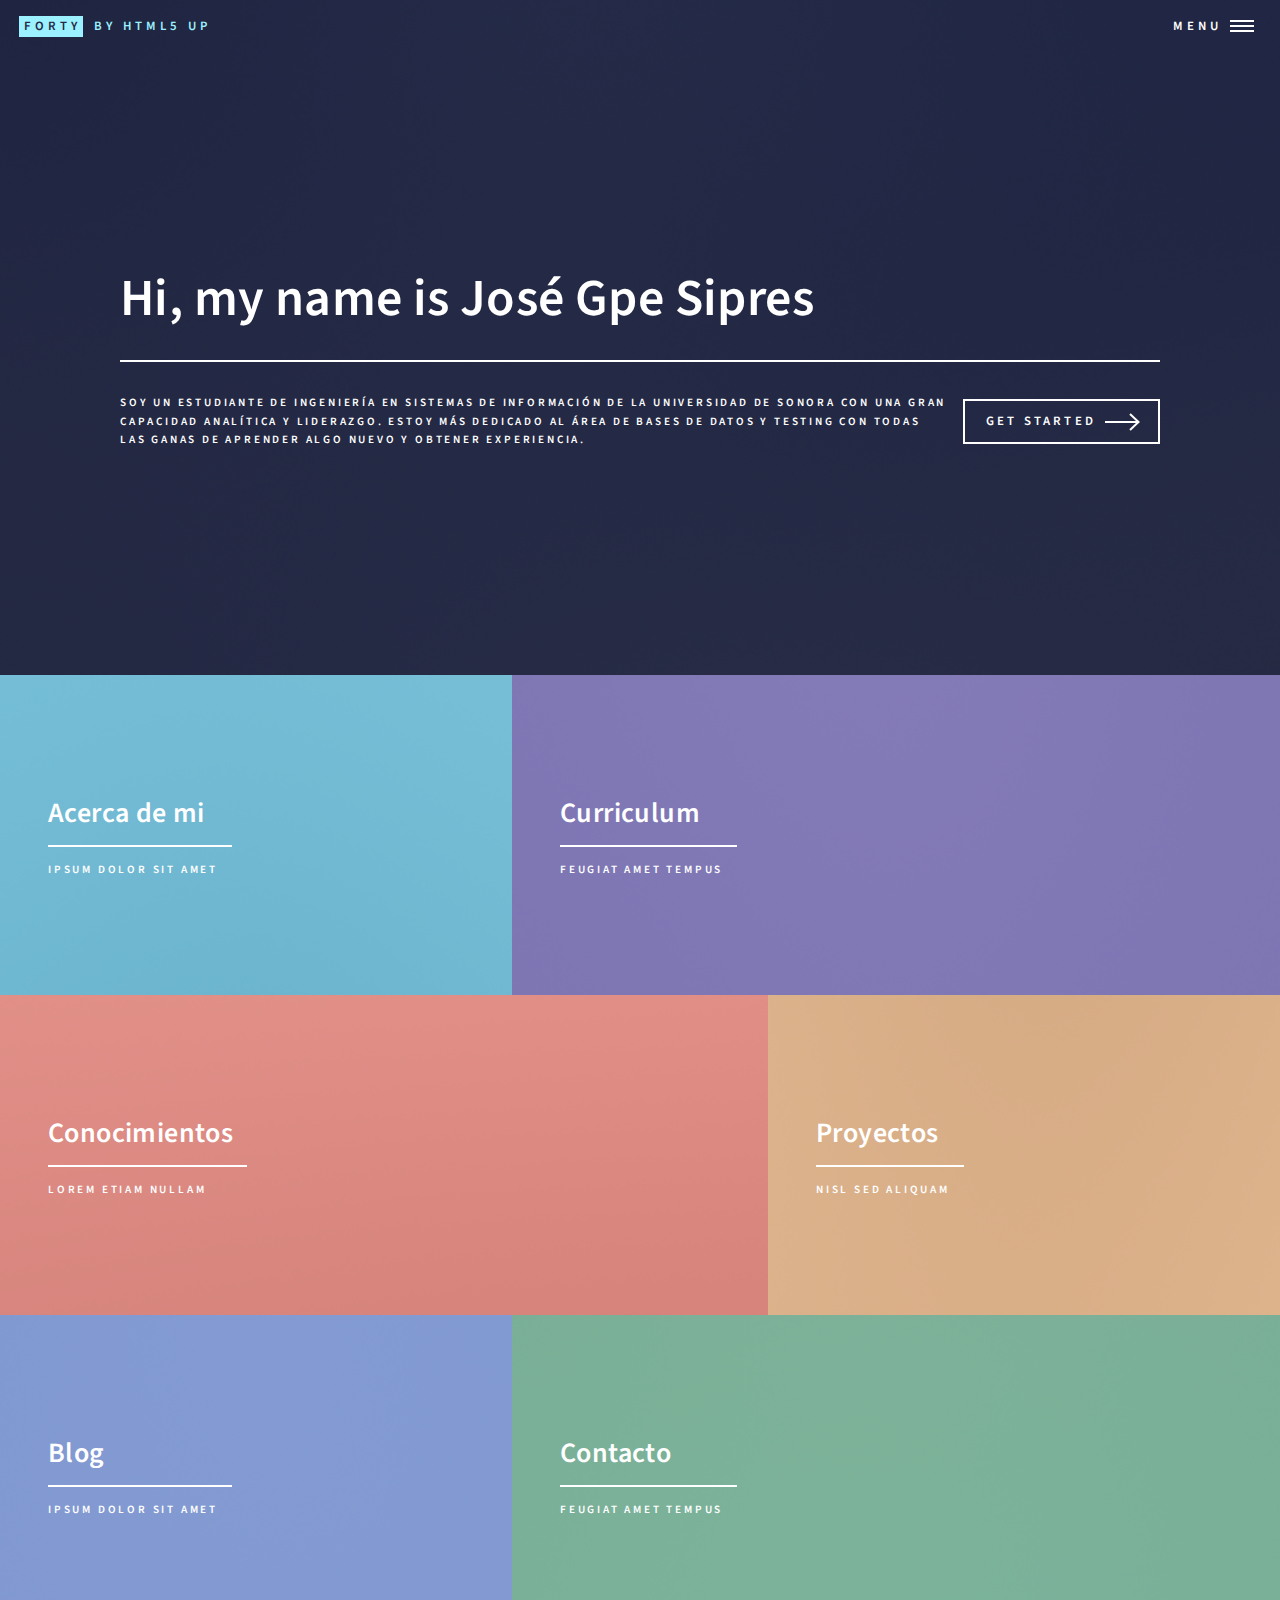
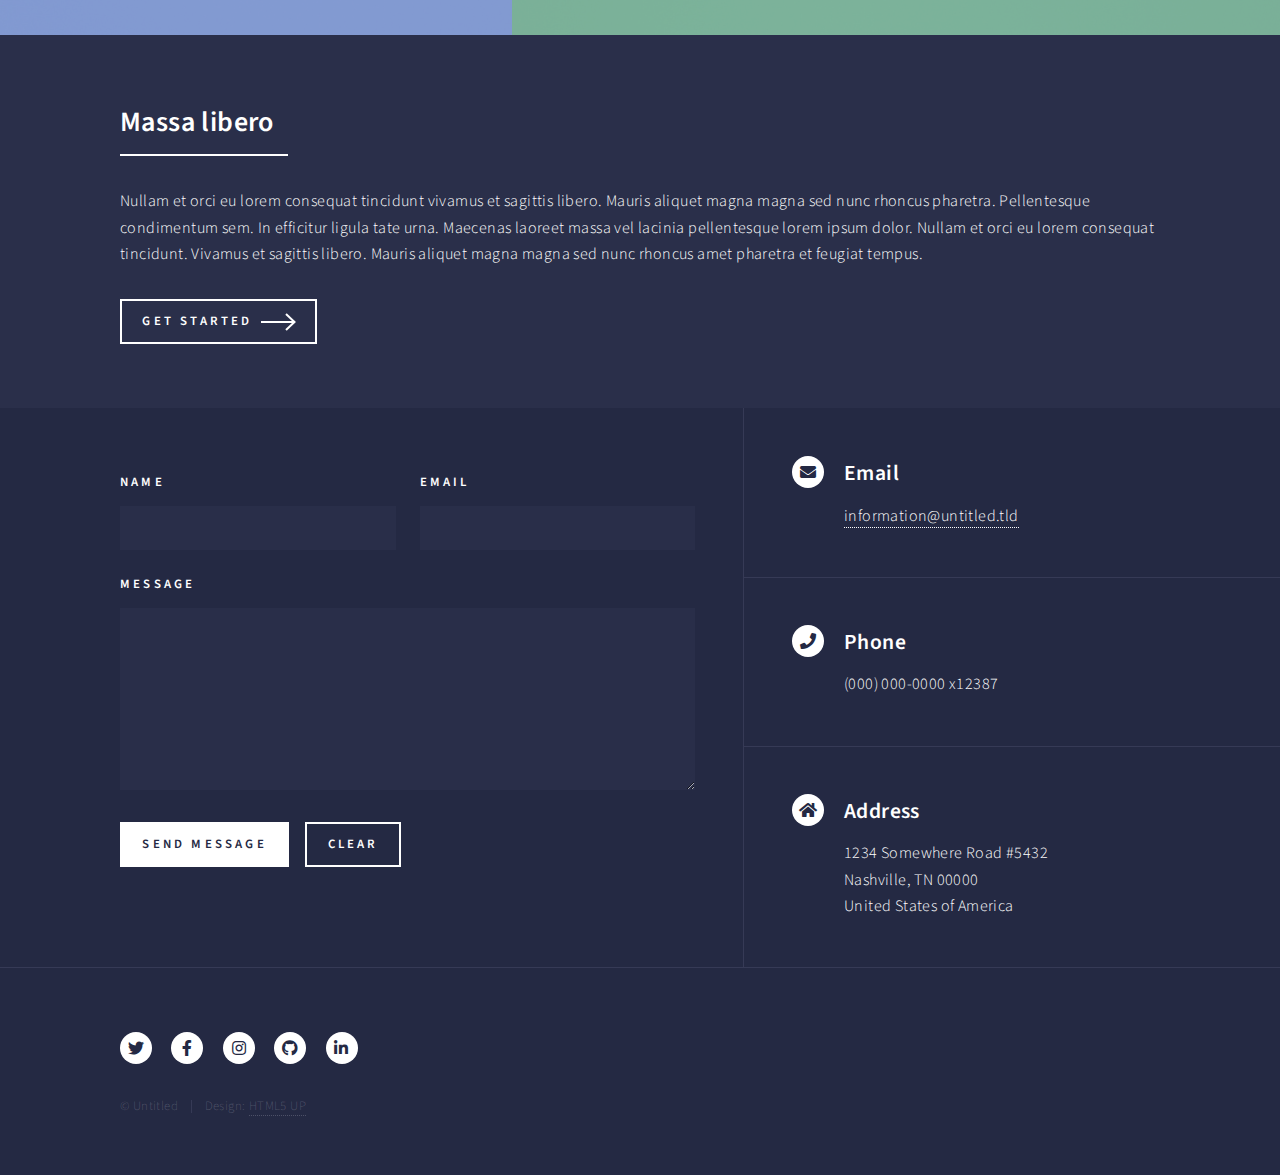
==== commit 1dac5927: "Añadí las secciones de mi página" ====
--- a/index.html
+++ b/index.html
@@ -68,7 +68,7 @@
 										<img src="images/pic01.jpg" alt="" />
 									</span>
 									<header class="major">
-										<h3><a href="landing.html" class="link">Aliquam</a></h3>
+										<h3><a href="landing.html" class="link">Acerca de mi</a></h3>
 										<p>Ipsum dolor sit amet</p>
 									</header>
 								</article>
@@ -77,7 +77,7 @@
 										<img src="images/pic02.jpg" alt="" />
 									</span>
 									<header class="major">
-										<h3><a href="landing.html" class="link">Tempus</a></h3>
+										<h3><a href="landing.html" class="link">Curriculum</a></h3>
 										<p>feugiat amet tempus</p>
 									</header>
 								</article>
@@ -86,7 +86,7 @@
 										<img src="images/pic03.jpg" alt="" />
 									</span>
 									<header class="major">
-										<h3><a href="landing.html" class="link">Magna</a></h3>
+										<h3><a href="landing.html" class="link">Conocimientos</a></h3>
 										<p>Lorem etiam nullam</p>
 									</header>
 								</article>
@@ -95,7 +95,7 @@
 										<img src="images/pic04.jpg" alt="" />
 									</span>
 									<header class="major">
-										<h3><a href="landing.html" class="link">Ipsum</a></h3>
+										<h3><a href="landing.html" class="link">Proyectos</a></h3>
 										<p>Nisl sed aliquam</p>
 									</header>
 								</article>
@@ -104,7 +104,7 @@
 										<img src="images/pic05.jpg" alt="" />
 									</span>
 									<header class="major">
-										<h3><a href="landing.html" class="link">Consequat</a></h3>
+										<h3><a href="landing.html" class="link">Blog</a></h3>
 										<p>Ipsum dolor sit amet</p>
 									</header>
 								</article>
@@ -113,7 +113,7 @@
 										<img src="images/pic06.jpg" alt="" />
 									</span>
 									<header class="major">
-										<h3><a href="landing.html" class="link">Etiam</a></h3>
+										<h3><a href="landing.html" class="link">Contacto</a></h3>
 										<p>Feugiat amet tempus</p>
 									</header>
 								</article>
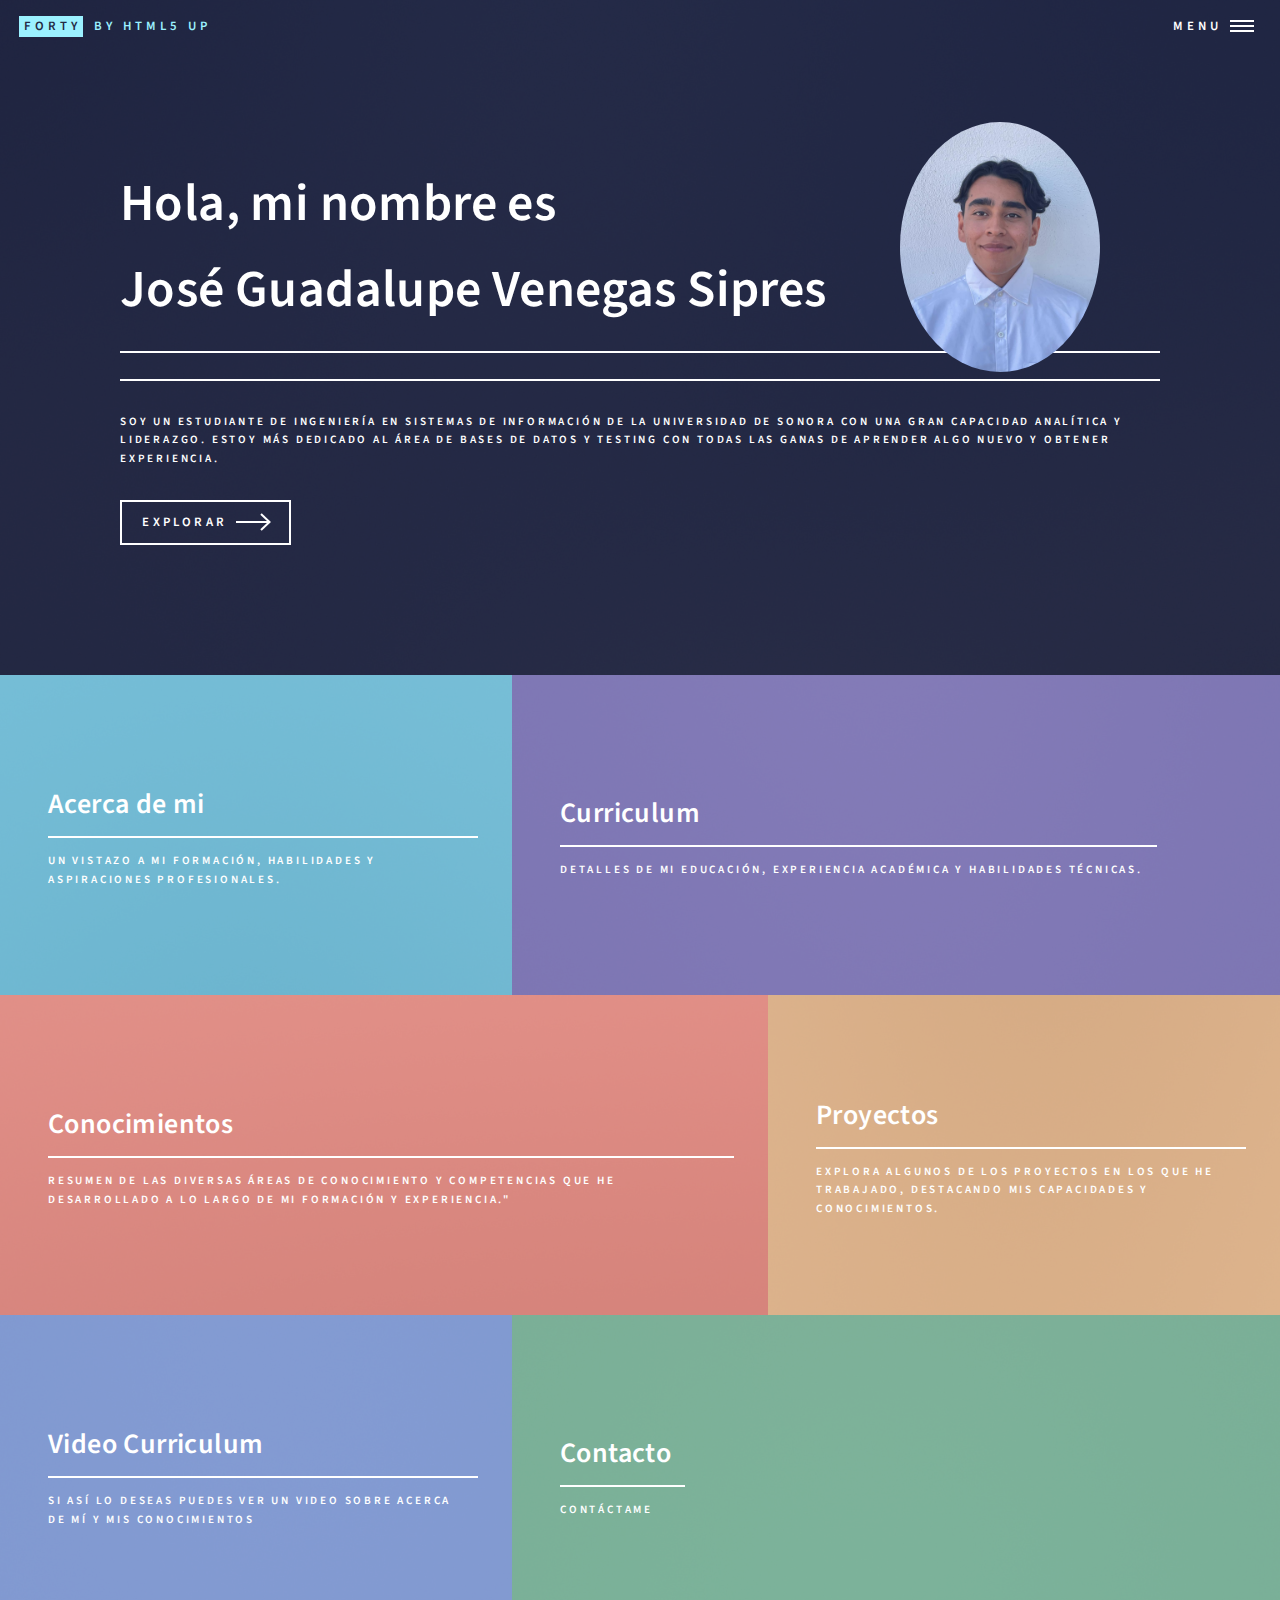
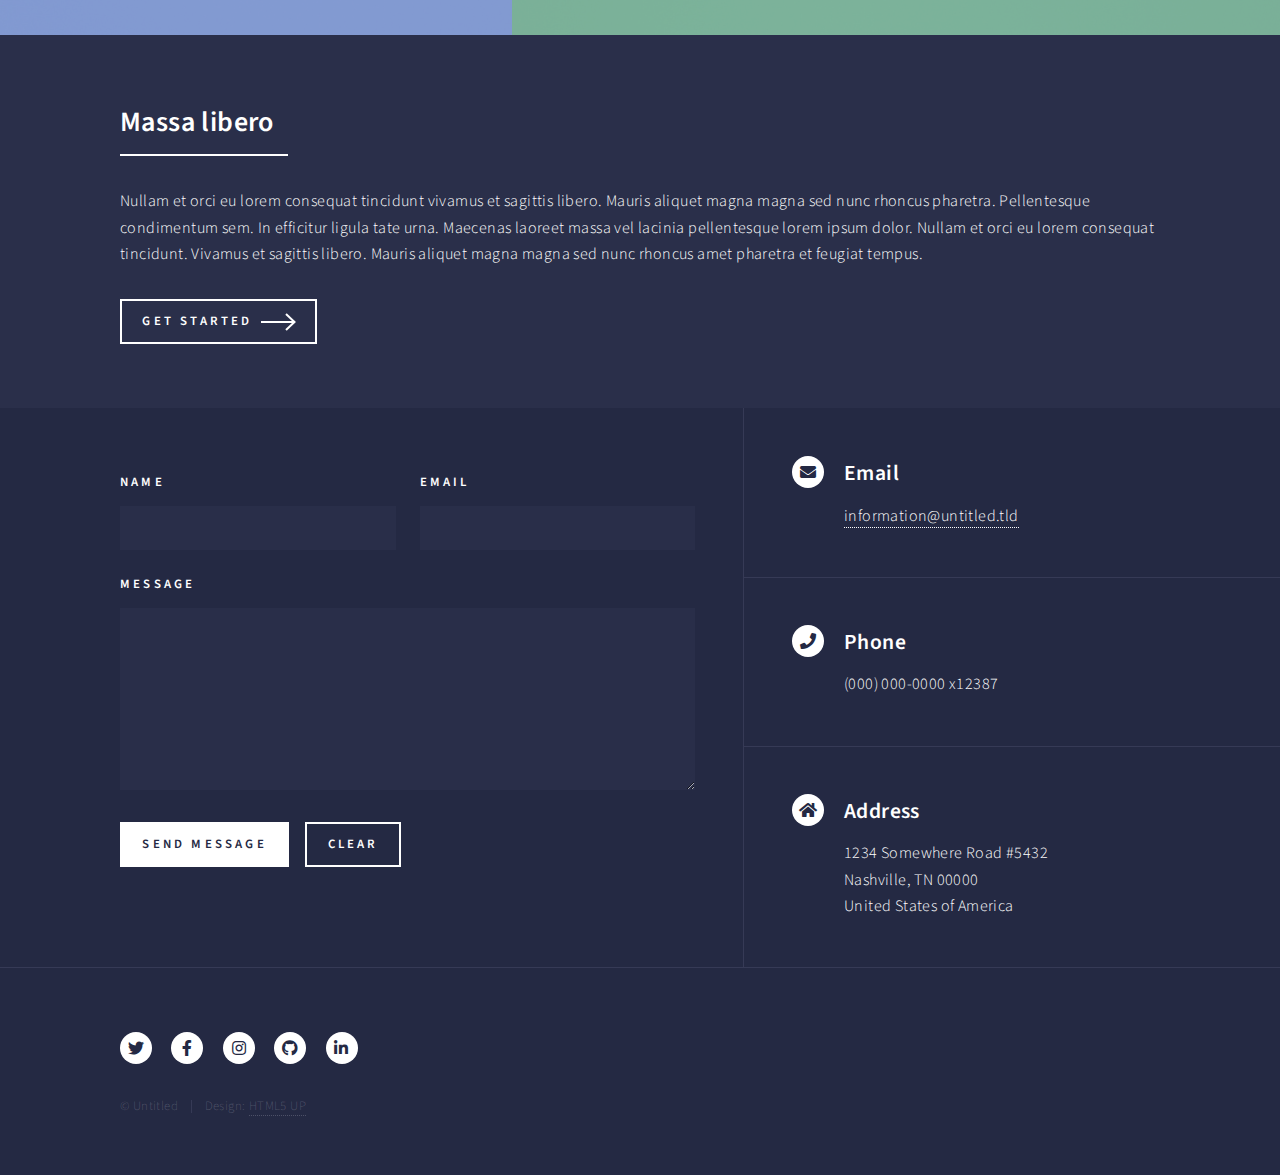
==== commit 268f0d80: "Se añadio imagen de cv y descripcion a las secciones}" ====
--- a/index.html
+++ b/index.html
@@ -34,29 +34,35 @@
 							<li><a href="elements.html">Elements</a></li>
 						</ul>
 						<ul class="actions stacked">
-							<li><a href="#" class="button primary fit">Get Started</a></li>
+							<li><a href="#" class="button primary fit">Explorar</a></li>
 							<li><a href="#" class="button fit">Log In</a></li>
 						</ul>
 					</nav>
 
 				<!-- Banner -->
-					<section id="banner" class="major">
-						<div class="inner">
+				<section id="banner" class="major">
+					<div class="inner">
+						<div class="banner-text">
 							<header class="major">
-								<h1>Hi, my name is José Gpe Sipres</h1>
+								<header class="major">
+									<h1>Hola, mi nombre es<br>José Guadalupe Venegas Sipres</h1>
+								</header>								
 							</header>
 							<div class="content">
 								<p>soy un estudiante de Ingeniería en sistemas de Información
-									de la universidad de Sonora con una gran capacidad analítica y 
-									liderazgo. Estoy más dedicado al área de bases de datos y testing con 
-									todas las ganas de aprender algo nuevo y obtener experiencia.
-								</p>
-								<ul class="actions">
-									<li><a href="#one" class="button next scrolly">Get Started</a></li>
-								</ul>
+									de la universidad de Sonora con una gran capacidad analítica y
+									liderazgo. Estoy más dedicado al área de bases de datos y testing con
+									todas las ganas de aprender algo nuevo y obtener experiencia.</p>
 							</div>
-						</div>
-					</section>
+							<ul class="actions">
+								<li><a href="#one" class="button next scrolly">Explorar</a></li>
+							</ul>
+						</div>
+						<div class="banner-image-container">
+							<img src="images/foto_cv.jpeg" alt="Tu Foto de Perfil" class="profile-banner-image-absolute">
+						</div>
+					</div>
+				</section>
 
 				<!-- Main -->
 					<div id="main">
@@ -69,7 +75,7 @@
 									</span>
 									<header class="major">
 										<h3><a href="landing.html" class="link">Acerca de mi</a></h3>
-										<p>Ipsum dolor sit amet</p>
+										<p>Un vistazo a mi formación, habilidades y aspiraciones profesionales.</p>
 									</header>
 								</article>
 								<article>
@@ -78,7 +84,7 @@
 									</span>
 									<header class="major">
 										<h3><a href="landing.html" class="link">Curriculum</a></h3>
-										<p>feugiat amet tempus</p>
+										<p>Detalles de mi educación, experiencia académica y habilidades técnicas.</p>
 									</header>
 								</article>
 								<article>
@@ -87,8 +93,7 @@
 									</span>
 									<header class="major">
 										<h3><a href="landing.html" class="link">Conocimientos</a></h3>
-										<p>Lorem etiam nullam</p>
-									</header>
+										<p>Resumen de las diversas áreas de conocimiento y competencias que he desarrollado a lo largo de mi formación y experiencia."</p>
 								</article>
 								<article>
 									<span class="image">
@@ -96,7 +101,7 @@
 									</span>
 									<header class="major">
 										<h3><a href="landing.html" class="link">Proyectos</a></h3>
-										<p>Nisl sed aliquam</p>
+										<p>Explora algunos de los proyectos en los que he trabajado, destacando mis capacidades y conocimientos.</p>
 									</header>
 								</article>
 								<article>
@@ -104,8 +109,8 @@
 										<img src="images/pic05.jpg" alt="" />
 									</span>
 									<header class="major">
-										<h3><a href="landing.html" class="link">Blog</a></h3>
-										<p>Ipsum dolor sit amet</p>
+										<h3><a href="landing.html" class="link">Video Curriculum</a></h3>
+										<p>Si así lo deseas puedes ver un video sobre acerca de mí y mis conocimientos</p>
 									</header>
 								</article>
 								<article>
@@ -114,7 +119,7 @@
 									</span>
 									<header class="major">
 										<h3><a href="landing.html" class="link">Contacto</a></h3>
-										<p>Feugiat amet tempus</p>
+											<p>Contáctame</p>
 									</header>
 								</article>
 							</section>
--- a/assets/css/main.css
+++ b/assets/css/main.css
@@ -3949,4 +3949,61 @@
 			transform: none;
 			opacity: 1;
 			visibility: visible;
-		}+		}
+/* Estilos para la sección del banner */
+#banner .inner {
+    position: relative; /* Establecemos un contexto de posicionamiento para los elementos absolutos dentro */
+    display: flex; /* Para controlar la disposición del texto y la imagen */
+    flex-direction: row; /* Texto a la izquierda, contenedor de imagen a la derecha */
+    justify-content: space-between; /* Espacio entre el texto y el contenedor de la imagen */
+    align-items: flex-start; /* Alineación vertical al inicio */
+}
+
+/* Estilos para el contenedor del texto */
+#banner .inner .banner-text {
+    flex-grow: 1; /* El texto ocupa el espacio restante */
+}
+
+/* Estilos para el contenedor de la imagen */
+#banner .inner .banner-image-container {
+    position: absolute;
+    top: -40px; /* Prueba con un valor negativo. Ajusta según necesites. */
+    right: 60px;
+    width: 200px;
+    height: 250px;
+    z-index: 1;
+}
+
+/* Estilos para la imagen de perfil con posicionamiento absoluto */
+#banner .inner .banner-image-container .profile-banner-image-absolute {
+    position: absolute;
+    top: 0;
+    left: 0;
+    width: 100%; /* La imagen ocupa todo el ancho de su contenedor */
+    height: 100%; /* La imagen ocupa toda la altura de su contenedor */
+    object-fit: cover; /* Recorta la imagen para mantener la forma si el contenedor no es proporcional */
+    border-radius: 50%; /* Efecto de círculo */
+}
+
+/* Ajustes para pantallas más pequeñas */
+@media screen and (max-width: 768px) {
+    #banner .inner {
+        flex-direction: column;
+        align-items: center;
+        text-align: center;
+    }
+
+    #banner .inner .banner-text {
+        width: 100%;
+        margin-bottom: 2em;
+    }
+
+    #banner .inner .banner-image-container {
+        position: relative; /* Volver a posicionamiento relativo en móviles */
+        top: auto;
+        right: auto;
+        margin-bottom: 1.5em;
+        width: 100px;
+        height: 100px;
+    }
+}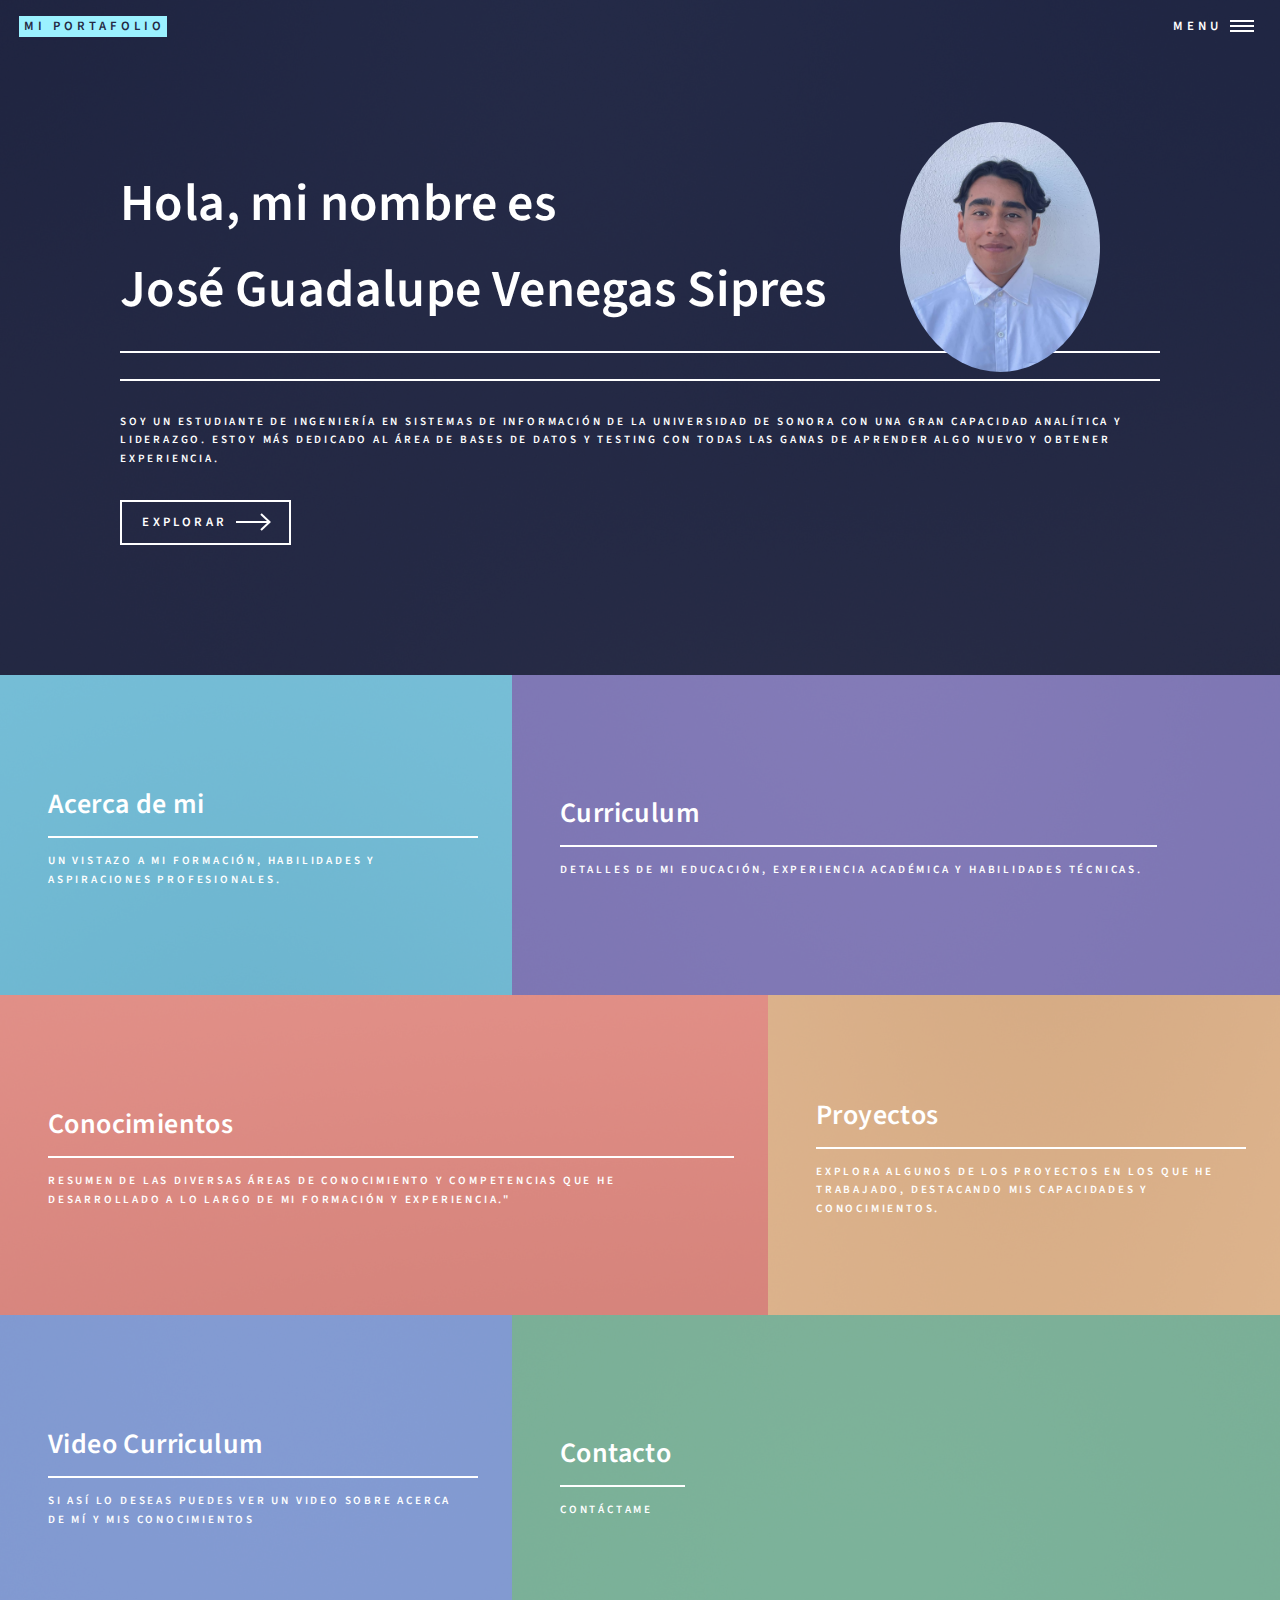
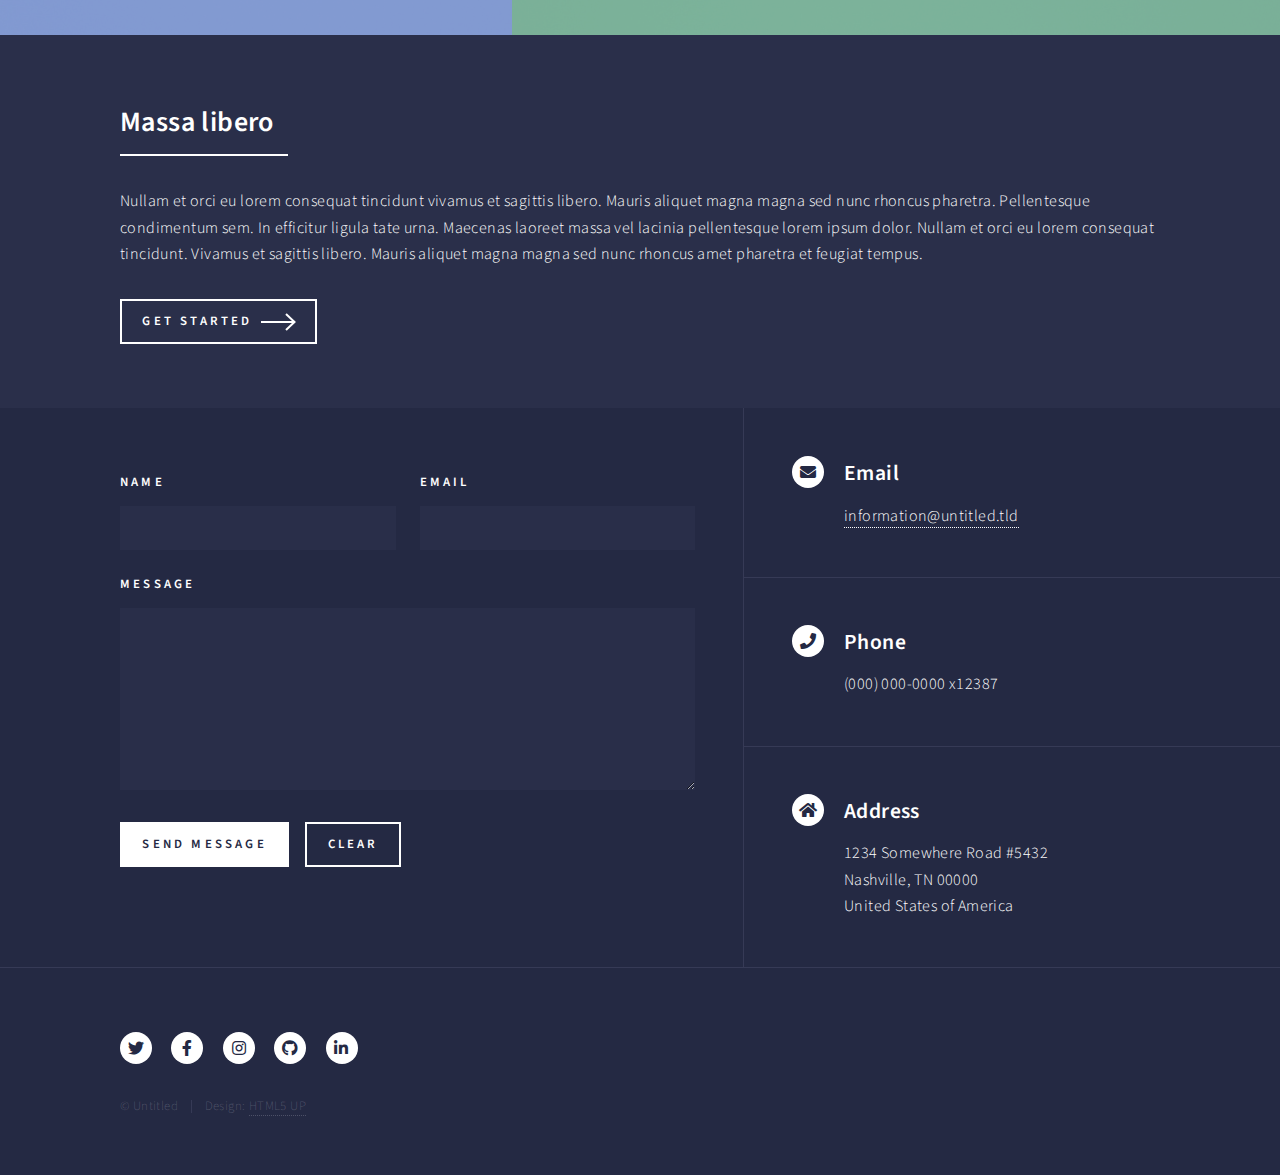
==== commit 48ca1b83: "Se añadieorn los htmls de cada seccion y se detallo la pagina acerca de mi" ====
--- a/index.html
+++ b/index.html
@@ -19,7 +19,7 @@
 
 				<!-- Header -->
 					<header id="header" class="alt">
-						<a href="index.html" class="logo"><strong>Forty</strong> <span>by HTML5 UP</span></a>
+						<a href="index.html" class="logo"><strong>Mi Portafolio</strong> </a>
 						<nav>
 							<a href="#menu">Menu</a>
 						</nav>
@@ -28,14 +28,14 @@
 				<!-- Menu -->
 					<nav id="menu">
 						<ul class="links">
-							<li><a href="index.html">Home</a></li>
-							<li><a href="landing.html">Landing</a></li>
-							<li><a href="generic.html">Generic</a></li>
-							<li><a href="elements.html">Elements</a></li>
+							<li><a href="index.html">Inicio</a></li>
+                            <li><a href="conocimientos.html">Conocimientos</a></li>
+							<li><a href="curriculum.html">Curriculum</a></li>
+							<li><a href="proyectos.html">Proyectos</a></li>
+                            <li><a href="videocurriculum.html">Video Curriculum</a></li>
+							<li><a href="proyectos.html">Contacto</a></li>
 						</ul>
 						<ul class="actions stacked">
-							<li><a href="#" class="button primary fit">Explorar</a></li>
-							<li><a href="#" class="button fit">Log In</a></li>
 						</ul>
 					</nav>
 
@@ -74,7 +74,7 @@
 										<img src="images/pic01.jpg" alt="" />
 									</span>
 									<header class="major">
-										<h3><a href="landing.html" class="link">Acerca de mi</a></h3>
+										<h3><a href="acerca_de_mi.html" class="link">Acerca de mi</a></h3>
 										<p>Un vistazo a mi formación, habilidades y aspiraciones profesionales.</p>
 									</header>
 								</article>
@@ -83,7 +83,7 @@
 										<img src="images/pic02.jpg" alt="" />
 									</span>
 									<header class="major">
-										<h3><a href="landing.html" class="link">Curriculum</a></h3>
+										<h3><a href="curriculum.html" class="link">Curriculum</a></h3>
 										<p>Detalles de mi educación, experiencia académica y habilidades técnicas.</p>
 									</header>
 								</article>
@@ -92,7 +92,7 @@
 										<img src="images/pic03.jpg" alt="" />
 									</span>
 									<header class="major">
-										<h3><a href="landing.html" class="link">Conocimientos</a></h3>
+										<h3><a href="conocimientos.html" class="link">Conocimientos</a></h3>
 										<p>Resumen de las diversas áreas de conocimiento y competencias que he desarrollado a lo largo de mi formación y experiencia."</p>
 								</article>
 								<article>
@@ -100,7 +100,7 @@
 										<img src="images/pic04.jpg" alt="" />
 									</span>
 									<header class="major">
-										<h3><a href="landing.html" class="link">Proyectos</a></h3>
+										<h3><a href="proyectos.html" class="link">Proyectos</a></h3>
 										<p>Explora algunos de los proyectos en los que he trabajado, destacando mis capacidades y conocimientos.</p>
 									</header>
 								</article>
--- a/assets/css/main.css
+++ b/assets/css/main.css
@@ -4006,4 +4006,7 @@
         width: 100px;
         height: 100px;
     }
+	#banner.style2 .inner .content {
+    text-align: center;
+	}
 }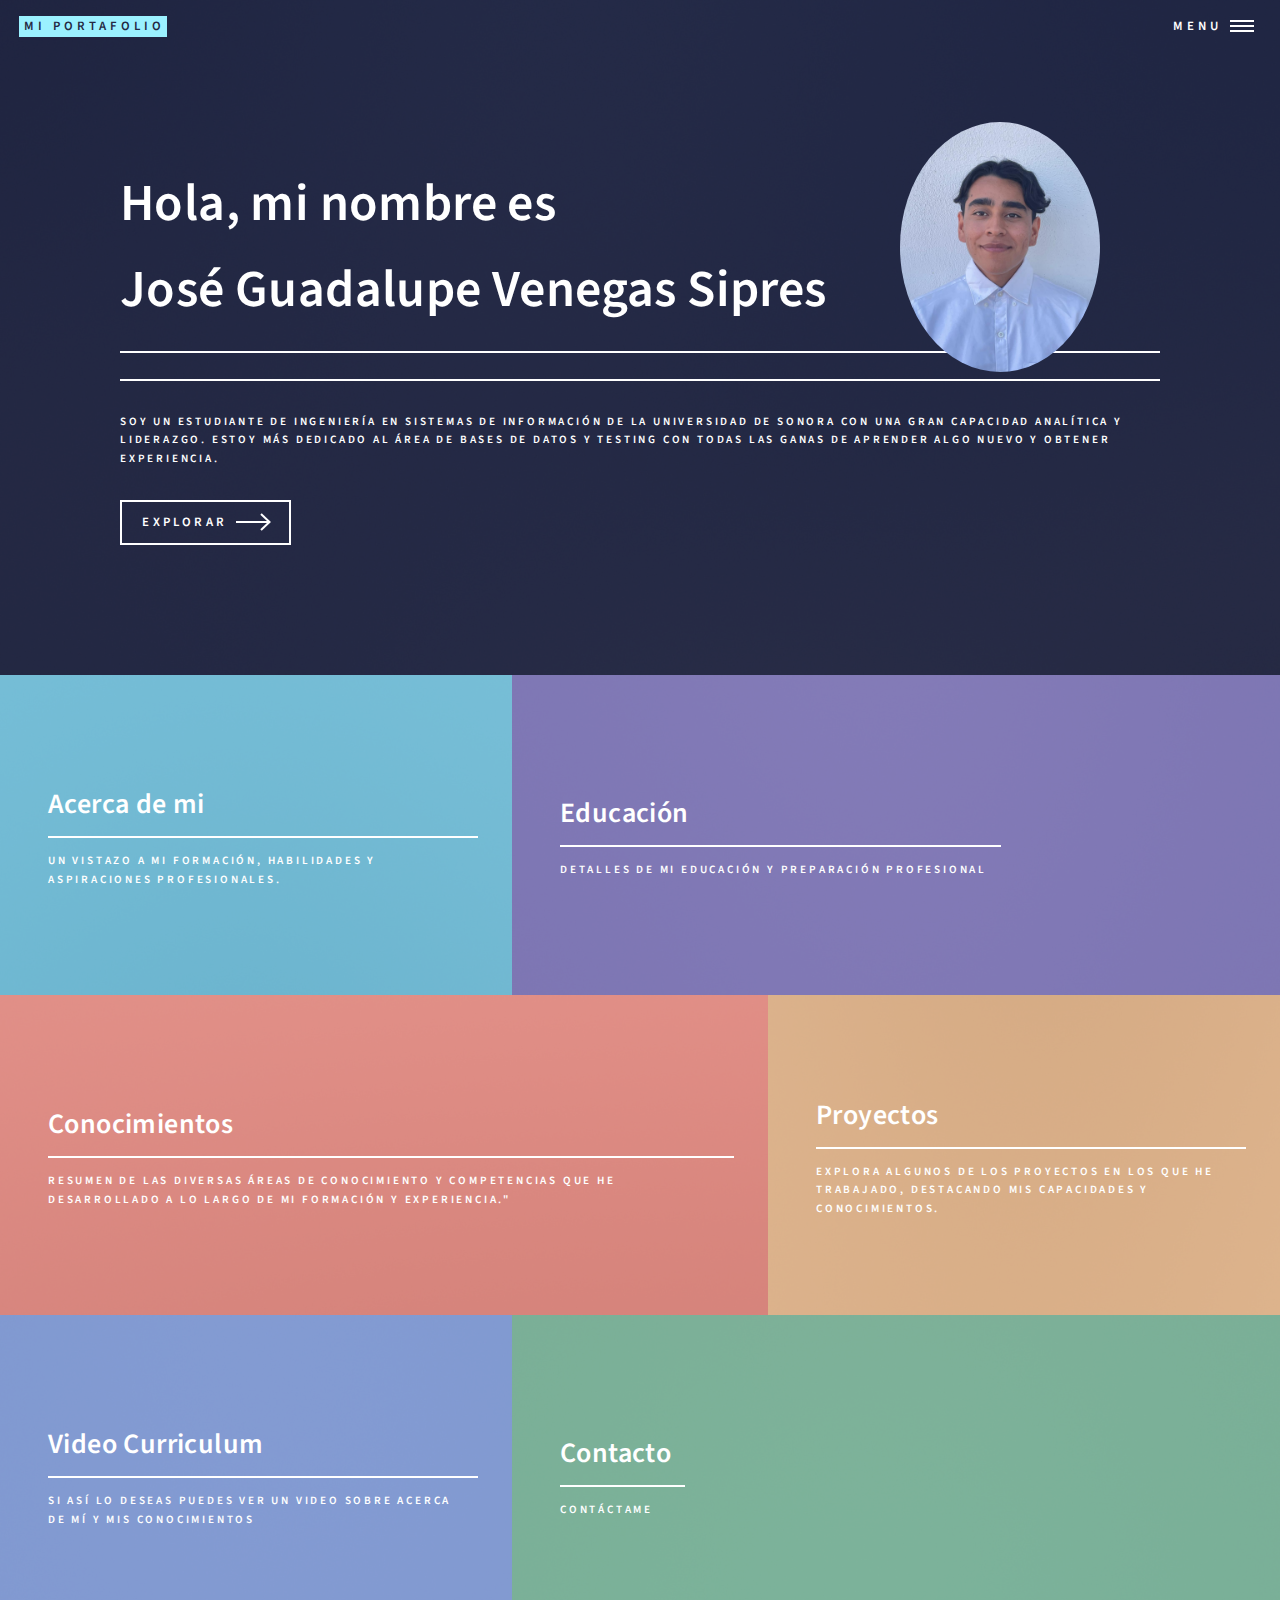
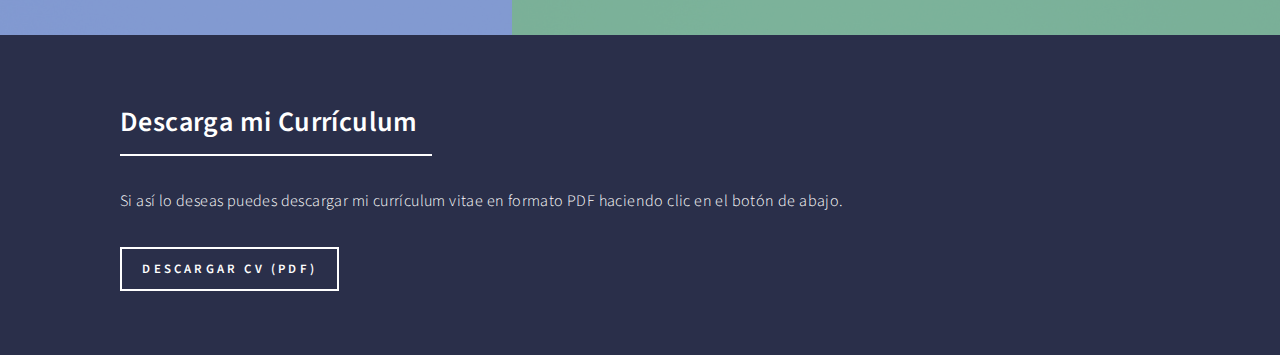
==== commit 41301a23: "Se detallaron las paginas de cada seccion y se agrego la descarga del cv" ====
--- a/index.html
+++ b/index.html
@@ -6,7 +6,7 @@
 -->
 <html>
 	<head>
-		<title>Forty by HTML5 UP</title>
+		<title>Mi Portafolio</title>
 		<meta charset="utf-8" />
 		<meta name="viewport" content="width=device-width, initial-scale=1, user-scalable=no" />
 		<link rel="stylesheet" href="assets/css/main.css" />
@@ -83,8 +83,8 @@
 										<img src="images/pic02.jpg" alt="" />
 									</span>
 									<header class="major">
-										<h3><a href="curriculum.html" class="link">Curriculum</a></h3>
-										<p>Detalles de mi educación, experiencia académica y habilidades técnicas.</p>
+										<h3><a href="educacion.html" class="link">Educación</a></h3>
+										<p>Detalles de mi educación y preparación profesional</p>
 									</header>
 								</article>
 								<article>
@@ -109,7 +109,7 @@
 										<img src="images/pic05.jpg" alt="" />
 									</span>
 									<header class="major">
-										<h3><a href="landing.html" class="link">Video Curriculum</a></h3>
+										<h3><a href="videocurriculum.html" class="link">Video Curriculum</a></h3>
 										<p>Si así lo deseas puedes ver un video sobre acerca de mí y mis conocimientos</p>
 									</header>
 								</article>
@@ -118,96 +118,27 @@
 										<img src="images/pic06.jpg" alt="" />
 									</span>
 									<header class="major">
-										<h3><a href="landing.html" class="link">Contacto</a></h3>
+										<h3><a href="contacto.html" class="link">Contacto</a></h3>
 											<p>Contáctame</p>
 									</header>
 								</article>
 							</section>
 
-						<!-- Two -->
 							<section id="two">
 								<div class="inner">
 									<header class="major">
-										<h2>Massa libero</h2>
+										<h2>Descarga mi Currículum</h2>
 									</header>
-									<p>Nullam et orci eu lorem consequat tincidunt vivamus et sagittis libero. Mauris aliquet magna magna sed nunc rhoncus pharetra. Pellentesque condimentum sem. In efficitur ligula tate urna. Maecenas laoreet massa vel lacinia pellentesque lorem ipsum dolor. Nullam et orci eu lorem consequat tincidunt. Vivamus et sagittis libero. Mauris aliquet magna magna sed nunc rhoncus amet pharetra et feugiat tempus.</p>
+									<p>Si así lo deseas puedes descargar mi currículum vitae en formato PDF haciendo clic en el botón de abajo.</p>
 									<ul class="actions">
-										<li><a href="landing.html" class="button next">Get Started</a></li>
+										<li><a href="documents/CV_VenegasSipres.pdf" class="button" download>Descargar CV (PDF)</a></li>
 									</ul>
 								</div>
 							</section>
 
 					</div>
 
-				<!-- Contact -->
-					<section id="contact">
-						<div class="inner">
-							<section>
-								<form method="post" action="#">
-									<div class="fields">
-										<div class="field half">
-											<label for="name">Name</label>
-											<input type="text" name="name" id="name" />
-										</div>
-										<div class="field half">
-											<label for="email">Email</label>
-											<input type="text" name="email" id="email" />
-										</div>
-										<div class="field">
-											<label for="message">Message</label>
-											<textarea name="message" id="message" rows="6"></textarea>
-										</div>
-									</div>
-									<ul class="actions">
-										<li><input type="submit" value="Send Message" class="primary" /></li>
-										<li><input type="reset" value="Clear" /></li>
-									</ul>
-								</form>
-							</section>
-							<section class="split">
-								<section>
-									<div class="contact-method">
-										<span class="icon solid alt fa-envelope"></span>
-										<h3>Email</h3>
-										<a href="#">information@untitled.tld</a>
-									</div>
-								</section>
-								<section>
-									<div class="contact-method">
-										<span class="icon solid alt fa-phone"></span>
-										<h3>Phone</h3>
-										<span>(000) 000-0000 x12387</span>
-									</div>
-								</section>
-								<section>
-									<div class="contact-method">
-										<span class="icon solid alt fa-home"></span>
-										<h3>Address</h3>
-										<span>1234 Somewhere Road #5432<br />
-										Nashville, TN 00000<br />
-										United States of America</span>
-									</div>
-								</section>
-							</section>
-						</div>
-					</section>
-
-				<!-- Footer -->
-					<footer id="footer">
-						<div class="inner">
-							<ul class="icons">
-								<li><a href="#" class="icon brands alt fa-twitter"><span class="label">Twitter</span></a></li>
-								<li><a href="#" class="icon brands alt fa-facebook-f"><span class="label">Facebook</span></a></li>
-								<li><a href="#" class="icon brands alt fa-instagram"><span class="label">Instagram</span></a></li>
-								<li><a href="#" class="icon brands alt fa-github"><span class="label">GitHub</span></a></li>
-								<li><a href="#" class="icon brands alt fa-linkedin-in"><span class="label">LinkedIn</span></a></li>
-							</ul>
-							<ul class="copyright">
-								<li>&copy; Untitled</li><li>Design: <a href="https://html5up.net">HTML5 UP</a></li>
-							</ul>
-						</div>
-					</footer>
-
+				
 			</div>
 
 		<!-- Scripts -->
--- a/assets/css/main.css
+++ b/assets/css/main.css
@@ -2921,9 +2921,16 @@
 
 /* Spotlights */
 
-	.spotlights {
-		border-top: 0 !important;
-	}
+		/* Elimina el margen superior predeterminado del contenedor de contenido */
+		.spotlights>section>.content {
+			margin-top: 0 !important;
+		}
+	
+		/* Ajusta el margen inferior del contenedor de la imagen */
+		.spotlights>section>a.image {
+			margin-bottom: 0.5em;
+			/* Prueba con diferentes valores, incluso 0 */
+		}
 
 		.spotlights + * {
 			border-top: 0 !important;
@@ -4009,4 +4016,11 @@
 	#banner.style2 .inner .content {
     text-align: center;
 	}
+.project-item .image img {
+    width: 300px;
+    height: auto;
+    object-fit: cover;
+}
+
+
 }